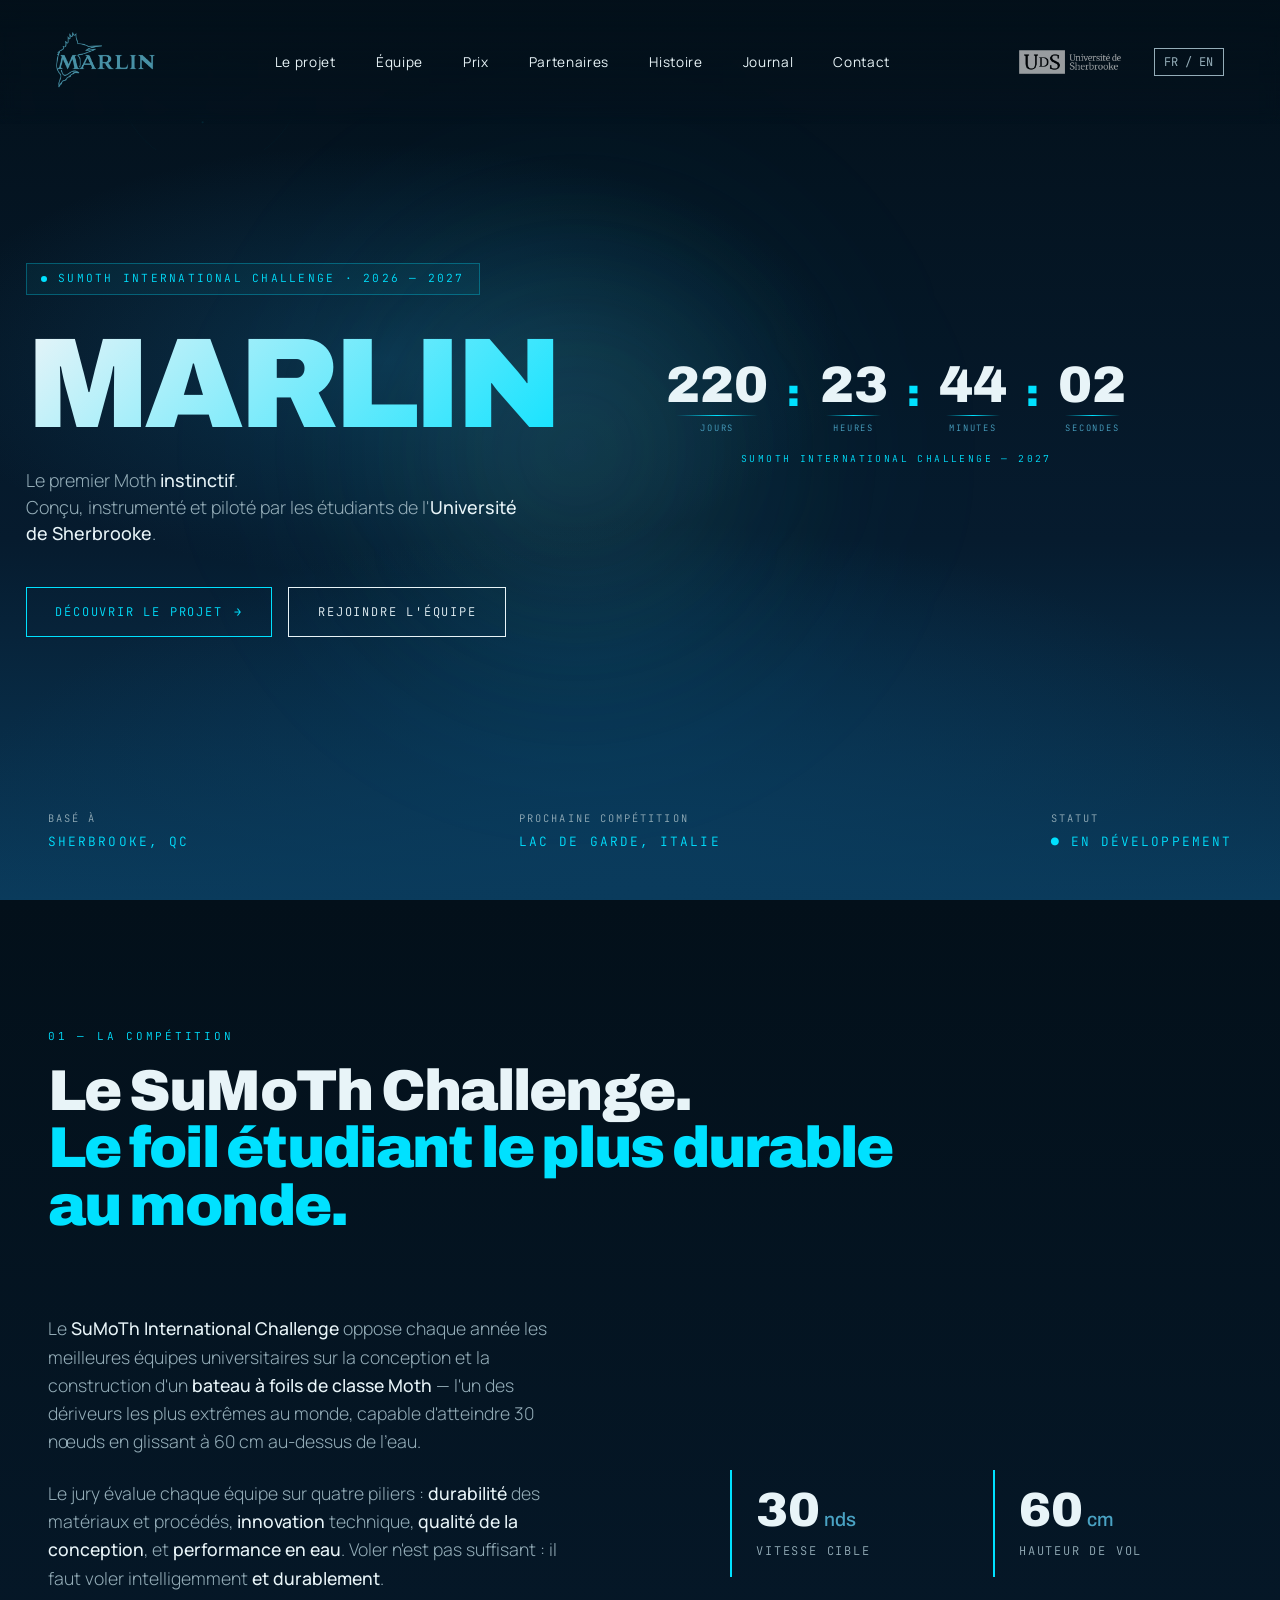
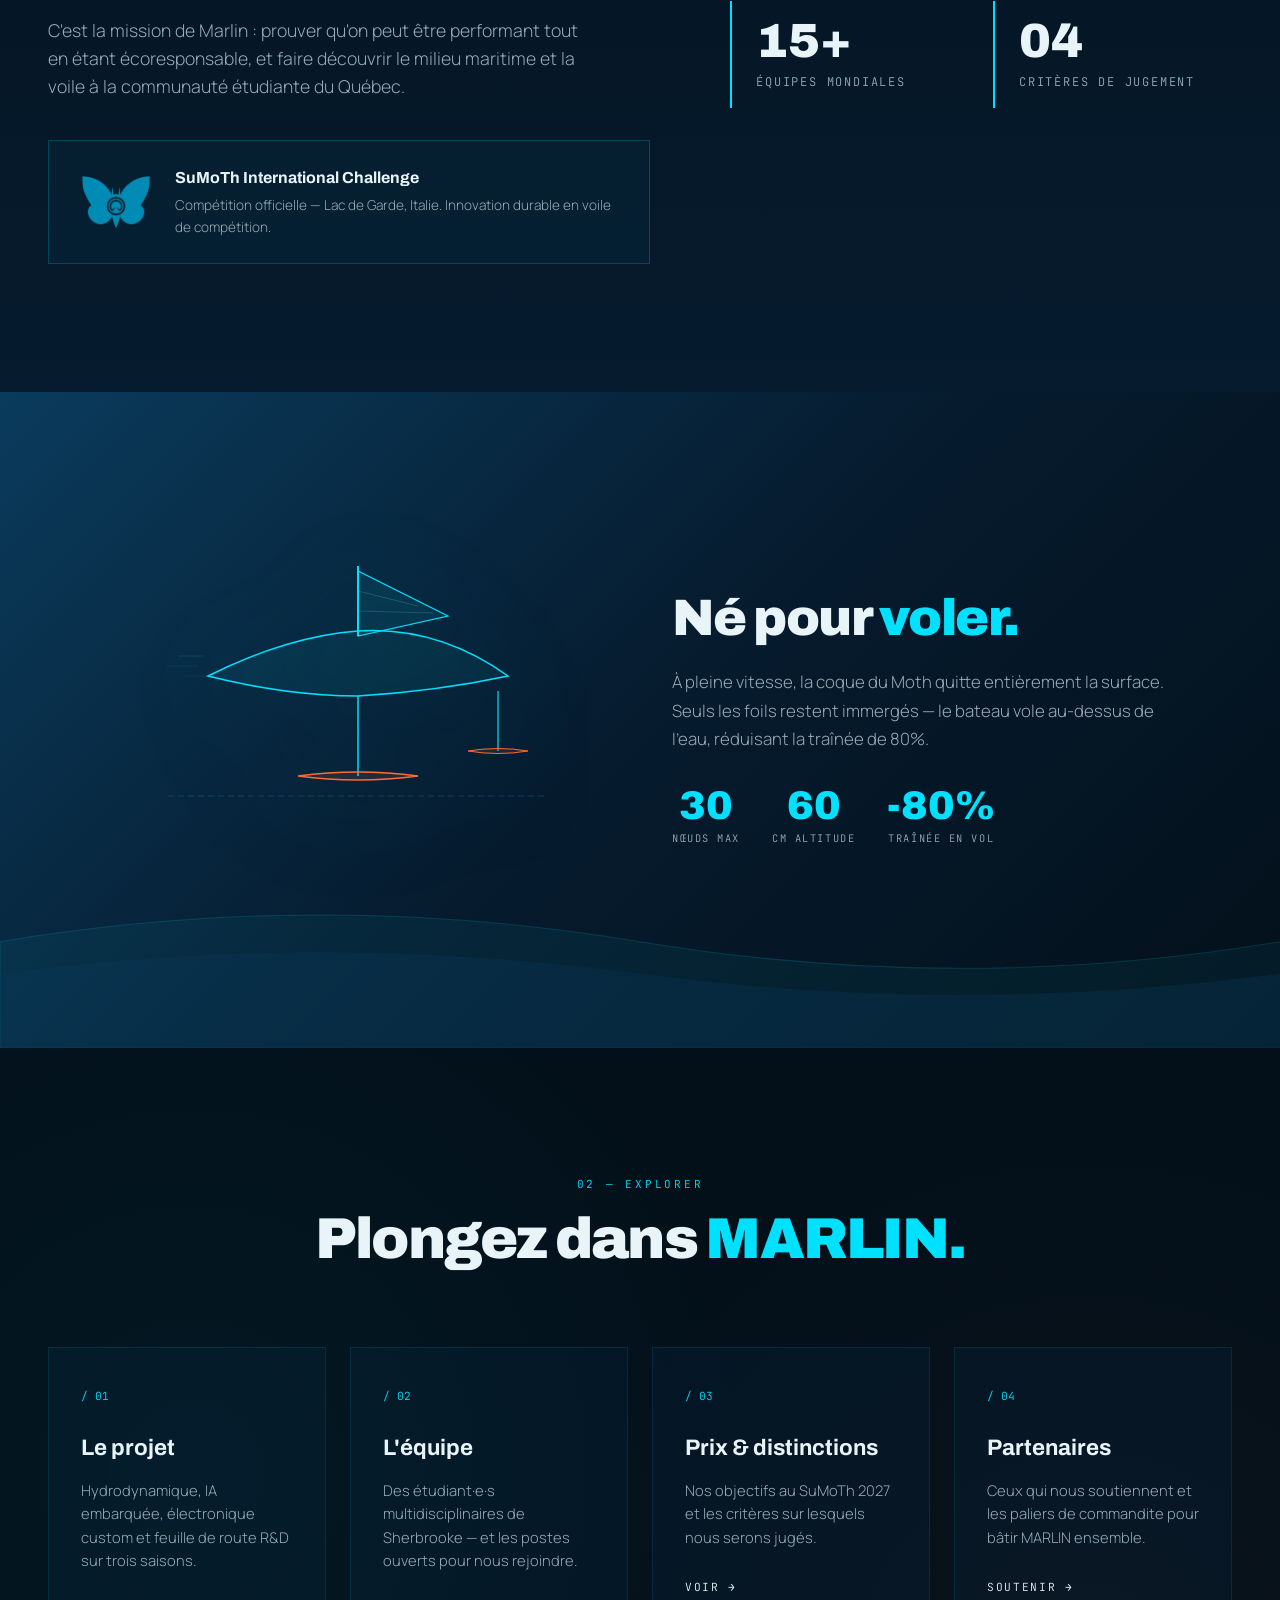
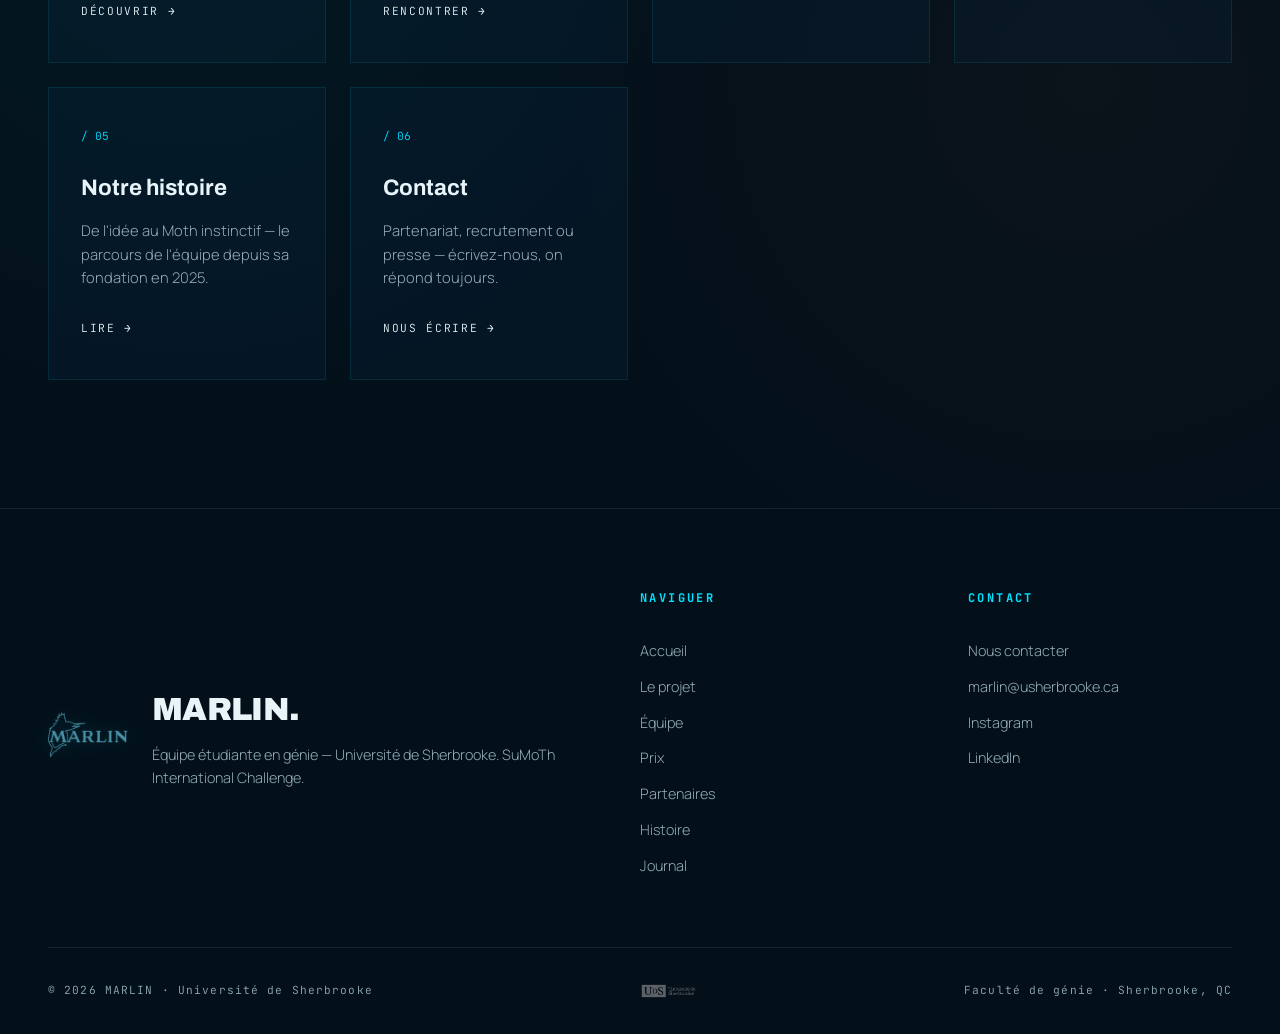
==== index.html @ 596446ba "Préparer le déploiement GitHub Pages - Renommer la page d'accueil marlin.html -> index.html (requis " ====
<!DOCTYPE html>
<html lang="fr">
<head>
<meta charset="UTF-8">
<meta name="viewport" content="width=device-width, initial-scale=1.0">
<title>MARLIN — Université de Sherbrooke | Moth à foils étudiant</title>
<meta name="description" content="MARLIN — Équipe étudiante de l'Université de Sherbrooke concevant le premier Moth à foils instinctif pour le SuMoTh International Challenge 2027 au Lac de Garde, Italie.">
<meta name="keywords" content="MARLIN, Moth, foil, SuMoTh, Université de Sherbrooke, bateau, voile, ingénierie, IA, CFD">
<meta name="author" content="Équipe MARLIN — Université de Sherbrooke">
<meta name="theme-color" content="#03101a">

<!-- Open Graph -->
<meta property="og:type" content="website">
<meta property="og:title" content="MARLIN — Le premier Moth instinctif">
<meta property="og:description" content="Équipe étudiante UdeS — Conception d'un Moth à foils piloté par intelligence artificielle pour le SuMoTh International Challenge 2027.">
<meta property="og:image" content="media/LogoMarlin.png">
<meta property="og:url" content="https://marlin-udes.ca">
<meta property="og:site_name" content="MARLIN">

<!-- Twitter Card -->
<meta name="twitter:card" content="summary_large_image">
<meta name="twitter:title" content="MARLIN — Le premier Moth instinctif">
<meta name="twitter:description" content="Équipe étudiante UdeS — Moth à foils + IA pour le SuMoTh Challenge 2027.">
<meta name="twitter:image" content="media/LogoMarlin.png">

<!-- Favicon -->
<link rel="icon" type="image/png" href="media/LogoMarlin.png">
<link rel="apple-touch-icon" href="media/LogoMarlin.png">

<!-- Canonical -->
<link rel="canonical" href="https://marlin-udes.ca">

<link rel="preconnect" href="https://fonts.googleapis.com">
<link rel="preconnect" href="https://fonts.gstatic.com" crossorigin>
<link href="https://fonts.googleapis.com/css2?family=Archivo:wght@400;500;700;900&family=Manrope:wght@300;400;500;600&family=JetBrains+Mono:wght@400;500&display=swap" rel="stylesheet">
<link rel="stylesheet" href="style.css">
</head>
<body>

<div class="grid-bg"></div>

<!-- ============ NAV ============ -->
<nav id="nav">
  <a href="index.html" class="logo"><img src="media/LogoMarlin.png" alt="MARLIN logo"></a>
  <ul class="nav-links">
    <li><a href="projet.html">Le projet</a></li>
    <li><a href="equipe.html">Équipe</a></li>
    <li><a href="prix.html">Prix</a></li>
    <li><a href="partenaires.html">Partenaires</a></li>
    <li><a href="histoire.html">Histoire</a></li>
    <li><a href="journal.html">Journal</a></li>
    <li><a href="contact.html">Contact</a></li>
  </ul>
  <div class="nav-right">
    <img src="media/UdeS_logo_h_noirHR.png" alt="Université de Sherbrooke" class="nav-udes">
    <button class="lang" id="lang-toggle">FR / EN</button>
    <button class="hamburger" id="hamburger" aria-label="Menu">
      <span></span><span></span><span></span>
    </button>
  </div>
</nav>

<!-- Mobile nav overlay -->
<div class="nav-mobile-overlay" id="mobile-nav">
  <a href="projet.html" class="mobile-link">Le projet</a>
  <a href="equipe.html" class="mobile-link">Équipe</a>
  <a href="prix.html" class="mobile-link">Prix</a>
  <a href="partenaires.html" class="mobile-link">Partenaires</a>
  <a href="histoire.html" class="mobile-link">Histoire</a>
  <a href="journal.html" class="mobile-link">Journal</a>
  <a href="contact.html" class="mobile-link">Contact</a>
</div>

<!-- ============ HERO ============ -->
<section class="hero">
  <canvas id="particles"></canvas>
  <div class="spotlight spotlight-1"></div>
  <div class="spotlight spotlight-2"></div>
  <div class="spotlight spotlight-3"></div>

  <div class="hero-inner">
    <!-- LEFT: text -->
    <div class="hero-content">
      <div class="hero-tag">
        <span class="dot"></span>
        SuMoTh International Challenge · 2026 — 2027
      </div>
      <h1 class="display">MARLIN</h1>
      <p class="hero-sub">
        Le premier Moth <strong>instinctif</strong>.<br>
        Conçu, instrumenté et piloté par les étudiants de l'<strong>Université de Sherbrooke</strong>.
      </p>
      <div class="hero-cta">
        <a href="projet.html" class="btn primary">Découvrir le projet <span class="btn-arrow">→</span></a>
        <a href="equipe.html#recrutement" class="btn">Rejoindre l'équipe</a>
      </div>
    </div>
    <!-- RIGHT: countdown -->
    <div class="hero-right">
      <div class="countdown" id="countdown">
        <div class="countdown-item"><div class="countdown-val" id="cd-days">---</div><div class="countdown-label">Jours</div></div>
        <div class="countdown-sep">:</div>
        <div class="countdown-item"><div class="countdown-val" id="cd-hours">--</div><div class="countdown-label">Heures</div></div>
        <div class="countdown-sep">:</div>
        <div class="countdown-item"><div class="countdown-val" id="cd-mins">--</div><div class="countdown-label">Minutes</div></div>
        <div class="countdown-sep">:</div>
        <div class="countdown-item"><div class="countdown-val" id="cd-secs">--</div><div class="countdown-label">Secondes</div></div>
      </div>
      <div class="countdown-title">SuMoTh International Challenge — 2027</div>
    </div>
  </div>

  <div class="hero-meta">
    <div class="item">Basé à<span>Sherbrooke, QC</span></div>
    <div class="item">Prochaine compétition<span>Lac de Garde, Italie</span></div>
    <div class="item">Statut<span style="color: var(--signal);">● En développement</span></div>
  </div>
</section>

<!-- ============ DÉFI + SUMOTH ============ -->
<section class="defi" id="defi">
  <div class="container">
    <div class="section-head reveal">
      <span class="label">01 — La compétition</span>
      <h2>Le SuMoTh Challenge.<br><span class="accent">Le foil étudiant le plus durable au monde.</span></h2>
    </div>
    <div class="defi-grid reveal">
      <div class="defi-text">
        <p>Le <strong>SuMoTh International Challenge</strong> oppose chaque année les meilleures équipes universitaires sur la conception et la construction d'un <strong>bateau à foils de classe Moth</strong> — l'un des dériveurs les plus extrêmes au monde, capable d'atteindre 30 nœuds en glissant à 60 cm au-dessus de l'eau.</p>
        <p>Le jury évalue chaque équipe sur quatre piliers : <strong>durabilité</strong> des matériaux et procédés, <strong>innovation</strong> technique, <strong>qualité de la conception</strong>, et <strong>performance en eau</strong>. Voler n'est pas suffisant : il faut voler intelligemment <strong>et durablement</strong>.</p>
        <p>C'est la mission de Marlin : prouver qu'on peut être performant tout en étant écoresponsable, et faire découvrir le milieu maritime et la voile à la communauté étudiante du Québec.</p>
        <div class="sumoth-badge">
          <img src="media/Sumoth_nobackground.png" alt="SuMoTh Challenge">
          <div class="sumoth-badge-text">
            <h4>SuMoTh International Challenge</h4>
            <p>Compétition officielle — Lac de Garde, Italie. Innovation durable en voile de compétition.</p>
          </div>
        </div>
      </div>
      <div class="defi-stats">
        <div class="stat"><div class="stat-num">30<span class="unit"> nds</span></div><div class="stat-label">Vitesse cible</div></div>
        <div class="stat"><div class="stat-num">60<span class="unit"> cm</span></div><div class="stat-label">Hauteur de vol</div></div>
        <div class="stat"><div class="stat-num">15+</div><div class="stat-label">Équipes mondiales</div></div>
        <div class="stat"><div class="stat-num">04</div><div class="stat-label">Critères de jugement</div></div>
      </div>
    </div>
  </div>
</section>

<!-- ============ FOILING ============ -->
<section class="foiling" id="foiling">
  <div class="foiling-bg"></div>
  <div class="foiling-waves">
    <svg viewBox="0 0 2400 200" fill="none"><path d="M0 100Q300 50 600 100Q900 150 1200 100Q1500 50 1800 100Q2100 150 2400 100L2400 200L0 200Z" fill="rgba(0,225,255,0.05)" stroke="rgba(0,225,255,0.15)" stroke-width="1"/><path d="M0 130Q300 90 600 130Q900 170 1200 130Q1500 90 1800 130Q2100 170 2400 130L2400 200L0 200Z" fill="rgba(10,59,92,0.3)"/></svg>
  </div>
  <div class="foiling-content">
    <div class="foiling-visual reveal">
      <div class="foiling-boat">
        <svg width="400" height="320" viewBox="0 0 400 320" fill="none" style="filter: drop-shadow(0 0 40px rgba(0,225,255,0.3));">
          <path d="M50 120Q130 80 200 75Q280 70 350 120Q280 135 200 140Q130 140 50 120Z" stroke="#00e1ff" stroke-width="1.5" fill="rgba(0,225,255,0.06)"/>
          <line x1="200" y1="80" x2="200" y2="10" stroke="#00e1ff" stroke-width="2"/>
          <path d="M200 15L200 80L290 60Z" stroke="#00e1ff" stroke-width="1.2" fill="rgba(0,225,255,0.08)"/>
          <path d="M200 35L260 50" stroke="#4aa3c4" stroke-width="0.6" opacity="0.5"/>
          <path d="M200 55L275 57" stroke="#4aa3c4" stroke-width="0.6" opacity="0.5"/>
          <line x1="200" y1="140" x2="200" y2="220" stroke="#00e1ff" stroke-width="1.5"/>
          <path d="M140 220Q200 212 260 220Q200 228 140 220Z" stroke="#ff6b35" stroke-width="1.5" fill="rgba(255,107,53,0.12)"/>
          <line x1="340" y1="135" x2="340" y2="195" stroke="#00e1ff" stroke-width="1.2"/>
          <path d="M310 195Q340 190 370 195Q340 200 310 195Z" stroke="#ff6b35" stroke-width="1" fill="rgba(255,107,53,0.1)"/>
          <line x1="10" y1="240" x2="390" y2="240" stroke="#1a6e9c" stroke-width="0.8" stroke-dasharray="6 4" opacity="0.5"/>
          <line x1="20" y1="100" x2="45" y2="100" stroke="#00e1ff" stroke-width="0.5" opacity="0.3"/>
          <line x1="10" y1="110" x2="40" y2="110" stroke="#00e1ff" stroke-width="0.5" opacity="0.2"/>
          <line x1="25" y1="120" x2="48" y2="120" stroke="#00e1ff" stroke-width="0.5" opacity="0.15"/>
        </svg>
      </div>
    </div>
    <div class="foiling-text reveal">
      <h2>Né pour <span class="accent">voler.</span></h2>
      <p>À pleine vitesse, la coque du Moth quitte entièrement la surface. Seuls les foils restent immergés — le bateau vole au-dessus de l'eau, réduisant la traînée de 80%.</p>
      <div class="speed-readout">
        <div class="speed-item"><div class="speed-val">30</div><div class="speed-unit">nœuds max</div></div>
        <div class="speed-item"><div class="speed-val">60</div><div class="speed-unit">cm altitude</div></div>
        <div class="speed-item"><div class="speed-val">-80%</div><div class="speed-unit">traînée en vol</div></div>
      </div>
    </div>
  </div>
</section>

<!-- ============ APERÇU / EXPLORER ============ -->
<section class="explore" id="explorer">
  <div class="container">
    <div class="section-head reveal" style="text-align:center;">
      <span class="label">02 — Explorer</span>
      <h2 style="margin:0 auto;">Plongez dans <span class="accent">MARLIN.</span></h2>
    </div>
    <div class="explore-grid reveal">
      <a href="projet.html" class="explore-card">
        <div class="num">/ 01</div>
        <h3>Le projet</h3>
        <p>Hydrodynamique, IA embarquée, électronique custom et feuille de route R&D sur trois saisons.</p>
        <span class="go">Découvrir <span class="arr">→</span></span>
      </a>
      <a href="equipe.html" class="explore-card">
        <div class="num">/ 02</div>
        <h3>L'équipe</h3>
        <p>Des étudiant·e·s multidisciplinaires de Sherbrooke — et les postes ouverts pour nous rejoindre.</p>
        <span class="go">Rencontrer <span class="arr">→</span></span>
      </a>
      <a href="prix.html" class="explore-card">
        <div class="num">/ 03</div>
        <h3>Prix &amp; distinctions</h3>
        <p>Nos objectifs au SuMoTh 2027 et les critères sur lesquels nous serons jugés.</p>
        <span class="go">Voir <span class="arr">→</span></span>
      </a>
      <a href="partenaires.html" class="explore-card">
        <div class="num">/ 04</div>
        <h3>Partenaires</h3>
        <p>Ceux qui nous soutiennent et les paliers de commandite pour bâtir MARLIN ensemble.</p>
        <span class="go">Soutenir <span class="arr">→</span></span>
      </a>
      <a href="histoire.html" class="explore-card">
        <div class="num">/ 05</div>
        <h3>Notre histoire</h3>
        <p>De l'idée au Moth instinctif — le parcours de l'équipe depuis sa fondation en 2025.</p>
        <span class="go">Lire <span class="arr">→</span></span>
      </a>
      <a href="contact.html" class="explore-card">
        <div class="num">/ 06</div>
        <h3>Contact</h3>
        <p>Partenariat, recrutement ou presse — écrivez-nous, on répond toujours.</p>
        <span class="go">Nous écrire <span class="arr">→</span></span>
      </a>
    </div>
  </div>
</section>

<!-- ============ FOOTER ============ -->
<footer id="contact">
  <div class="footer-grid">
    <div class="footer-brand">
      <img src="media/LogoMarlin.png" alt="MARLIN" class="footer-logo">
      <div class="footer-brand-text">
        <h3>MARLIN.</h3>
        <p>Équipe étudiante en génie — Université de Sherbrooke. SuMoTh International Challenge.</p>
      </div>
    </div>
    <div class="footer-col">
      <h4>Naviguer</h4>
      <a href="index.html">Accueil</a>
      <a href="projet.html">Le projet</a>
      <a href="equipe.html">Équipe</a>
      <a href="prix.html">Prix</a>
      <a href="partenaires.html">Partenaires</a>
      <a href="histoire.html">Histoire</a>
      <a href="journal.html">Journal</a>
    </div>
    <div class="footer-col">
      <h4>Contact</h4>
      <a href="contact.html">Nous contacter</a>
      <a href="mailto:marlin@usherbrooke.ca">marlin@usherbrooke.ca</a>
      <a href="https://instagram.com/VOTRE_COMPTE_INSTA" target="_blank" rel="noopener">Instagram</a>
      <a href="https://linkedin.com/company/VOTRE_PAGE_LINKEDIN" target="_blank" rel="noopener">LinkedIn</a>
    </div>
  </div>
  <div class="footer-bottom">
    <div>© 2026 MARLIN · Université de Sherbrooke</div>
    <img src="media/UdeS_logo_h_noirHR.png" alt="UdeS" class="footer-udes">
    <div>Faculté de génie · Sherbrooke, QC</div>
  </div>
</footer>

<script>
// ============ NAV SCROLL ============
const nav = document.getElementById('nav');
window.addEventListener('scroll', () => nav.classList.toggle('scrolled', window.scrollY > 50));

// ============ REVEAL ============
const reveals = document.querySelectorAll('.reveal');
const io = new IntersectionObserver((entries) => {
  entries.forEach(e => { if (e.isIntersecting) { e.target.classList.add('visible'); io.unobserve(e.target); } });
}, { threshold: 0.1 });
reveals.forEach(el => io.observe(el));

// ============ HERO PARTICLES ============
const canvas = document.getElementById('particles');
const ctx = canvas.getContext('2d');
let heroP = [], w, h;

function resize() {
  w = canvas.width = canvas.offsetWidth;
  h = canvas.height = canvas.offsetHeight;
  heroP = [];
  const count = Math.floor((w * h) / 16000);
  for (let i = 0; i < count; i++) {
    heroP.push({
      x: Math.random() * w, y: Math.random() * h,
      vx: (Math.random() - 0.5) * 0.25, vy: (Math.random() - 0.5) * 0.2 - 0.03,
      r: Math.random() * 1.5 + 0.3, a: Math.random() * 0.5 + 0.1
    });
  }
}
resize();
window.addEventListener('resize', resize);

let t = 0;
function drawHero() {
  ctx.clearRect(0, 0, w, h);
  t += 0.003;

  for (let i = 0; i < heroP.length; i++) {
    const p = heroP[i];
    for (let j = i + 1; j < heroP.length; j++) {
      const q = heroP[j];
      const dx = p.x - q.x, dy = p.y - q.y;
      const d = Math.sqrt(dx * dx + dy * dy);
      if (d < 140) {
        ctx.strokeStyle = `rgba(0, 225, 255, ${(1 - d / 140) * 0.12})`;
        ctx.lineWidth = 0.5;
        ctx.beginPath(); ctx.moveTo(p.x, p.y); ctx.lineTo(q.x, q.y); ctx.stroke();
      }
    }
  }
  heroP.forEach(p => {
    p.x += p.vx; p.y += p.vy;
    if (p.x < 0) p.x = w; if (p.x > w) p.x = 0;
    if (p.y < 0) p.y = h; if (p.y > h) p.y = 0;
    ctx.fillStyle = `rgba(0, 225, 255, ${p.a})`;
    ctx.beginPath(); ctx.arc(p.x, p.y, p.r, 0, Math.PI * 2); ctx.fill();
  });

  // Sonar rings
  const ringX = w * 0.7, ringY = h * 0.5;
  for (let i = 0; i < 3; i++) {
    const phase = (t * 2 + i * 0.33) % 1;
    const radius = phase * 200;
    ctx.strokeStyle = `rgba(0, 225, 255, ${(1 - phase) * 0.08})`;
    ctx.lineWidth = 1;
    ctx.beginPath(); ctx.arc(ringX, ringY, radius, 0, Math.PI * 2); ctx.stroke();
  }

  requestAnimationFrame(drawHero);
}
drawHero();

// ============ COUNTDOWN ============
const COMP_DATE = new Date('2027-07-15T09:00:00+02:00'); // Lac de Garde, Italy
function updateCountdown() {
  const now = new Date();
  let diff = COMP_DATE - now;
  if (diff < 0) diff = 0;
  const d = Math.floor(diff / 86400000);
  const h = Math.floor((diff % 86400000) / 3600000);
  const m = Math.floor((diff % 3600000) / 60000);
  const s = Math.floor((diff % 60000) / 1000);
  document.getElementById('cd-days').textContent = String(d).padStart(3, '0');
  document.getElementById('cd-hours').textContent = String(h).padStart(2, '0');
  document.getElementById('cd-mins').textContent = String(m).padStart(2, '0');
  document.getElementById('cd-secs').textContent = String(s).padStart(2, '0');
}
updateCountdown();
setInterval(updateCountdown, 1000);

// ============ SMOOTH NAV ============
document.querySelectorAll('a[href^="#"]').forEach(a => {
  a.addEventListener('click', e => {
    const target = document.querySelector(a.getAttribute('href'));
    if (target) { e.preventDefault(); target.scrollIntoView({ behavior: 'smooth', block: 'start' }); }
  });
});

// ============ HAMBURGER ============
const hamburger = document.getElementById('hamburger');
const mobileNav = document.getElementById('mobile-nav');
hamburger.addEventListener('click', () => {
  hamburger.classList.toggle('active');
  mobileNav.classList.toggle('open');
  document.body.style.overflow = mobileNav.classList.contains('open') ? 'hidden' : '';
});
document.querySelectorAll('.mobile-link').forEach(link => {
  link.addEventListener('click', () => {
    hamburger.classList.remove('active');
    mobileNav.classList.remove('open');
    document.body.style.overflow = '';
  });
});

// ============ LANG TOGGLE ============
const langBtn = document.getElementById('lang-toggle');
let isEN = false;
langBtn.addEventListener('click', () => {
  isEN = !isEN;
  langBtn.textContent = isEN ? 'EN / FR' : 'FR / EN';
  document.documentElement.lang = isEN ? 'en' : 'fr';
});
</script>

</body>
</html>
---- style.css ----
/* ============================================================
   MARLIN — Feuille de style partagée
   Palette « abyss / signal » — Université de Sherbrooke
   ============================================================ */
:root {
  --abyss: #03101a;
  --deep: #061b2e;
  --ocean: #0a3b5c;
  --surface: #1a6e9c;
  --signal: #00e1ff;
  --signal-dim: #4aa3c4;
  --foam: #e8f4f8;
  --foam-dim: #94adb8;
  --rust: #ff6b35;
  --gold: #ffd700;
  --silver: #c0c0c0;
  --platine: #e5e4e2;
  --grid: rgba(0, 225, 255, 0.06);
}
* { margin: 0; padding: 0; box-sizing: border-box; }
html { scroll-behavior: smooth; }
body {
  background: var(--abyss);
  color: var(--foam);
  font-family: 'Manrope', sans-serif;
  font-weight: 300;
  line-height: 1.6;
  overflow-x: hidden;
}
.label {
  font-family: 'JetBrains Mono', monospace;
  font-size: 11px;
  text-transform: uppercase;
  letter-spacing: 0.25em;
  color: var(--signal);
}

/* ============ NAV ============ */
nav {
  position: fixed; top: 0; left: 0; right: 0; z-index: 100;
  padding: 2rem 3.5rem;
  display: flex; justify-content: space-between; align-items: center;
  background: linear-gradient(to bottom, rgba(3,16,26,0.9) 0%, rgba(3,16,26,0) 100%);
  backdrop-filter: blur(8px);
  -webkit-backdrop-filter: blur(8px);
  transition: all 0.4s ease;
}
nav.scrolled {
  padding: 1.2rem 3.5rem;
  background: rgba(3,16,26,0.92);
  backdrop-filter: blur(12px);
  border-bottom: 1px solid rgba(0,225,255,0.08);
}
/* Pages internes : nav pleine en permanence */
body.subpage nav {
  padding: 1.2rem 3.5rem;
  background: rgba(3,16,26,0.92);
  backdrop-filter: blur(12px);
  -webkit-backdrop-filter: blur(12px);
  border-bottom: 1px solid rgba(0,225,255,0.08);
}

.logo {
  display: inline-flex;
  align-items: center;
  text-decoration: none;
  transition: opacity 0.3s;
}
.logo img {
  height: 60px;
  width: auto;
  display: block;
}
body.subpage .logo img { height: 50px; }
.logo:hover { opacity: 0.8; }

.nav-links {
  display: flex; gap: 2.5rem; align-items: center; list-style: none;
}
.nav-links a {
  color: var(--foam);
  text-decoration: none;
  font-size: 0.85rem;
  font-weight: 400;
  letter-spacing: 0.05em;
  transition: color 0.2s;
  position: relative;
  padding-bottom: 4px;
}
.nav-links a:hover { color: var(--signal); }
.nav-links a::after {
  content: ''; position: absolute; bottom: 0; left: 0;
  width: 0; height: 1px;
  background: var(--signal);
  transition: width 0.3s ease;
}
.nav-links a:hover::after { width: 100%; }
.nav-links a.active { color: var(--signal); }
.nav-links a.active::after { width: 100%; }

.nav-right {
  display: flex; align-items: center; gap: 1.5rem;
}
.nav-udes {
  height: 42px;
  filter: invert(1) brightness(0.85);
  opacity: 0.7;
  transition: opacity 0.3s;
}
.nav-udes:hover { opacity: 1; }
.lang {
  font-family: 'JetBrains Mono', monospace;
  font-size: 0.75rem;
  color: var(--foam-dim);
  border: 1px solid var(--foam-dim);
  padding: 0.3rem 0.6rem;
  cursor: pointer;
  transition: all 0.2s;
  background: transparent;
}
.lang:hover { border-color: var(--signal); color: var(--signal); }

/* Hamburger menu */
.hamburger {
  display: none;
  flex-direction: column;
  gap: 5px;
  cursor: pointer;
  background: none; border: none; padding: 6px;
  z-index: 101;
}
.hamburger span {
  width: 22px; height: 2px;
  background: var(--foam);
  transition: all 0.3s;
}
.hamburger.active span:nth-child(1) { transform: rotate(45deg) translate(5px, 5px); }
.hamburger.active span:nth-child(2) { opacity: 0; }
.hamburger.active span:nth-child(3) { transform: rotate(-45deg) translate(5px, -5px); }

/* Mobile nav overlay */
.nav-mobile-overlay {
  display: none;
  position: fixed; inset: 0;
  background: rgba(3,16,26,0.97);
  backdrop-filter: blur(20px);
  z-index: 99;
  flex-direction: column;
  align-items: center;
  justify-content: center;
  gap: 2rem;
}
.nav-mobile-overlay.open { display: flex; }
.nav-mobile-overlay a {
  color: var(--foam);
  text-decoration: none;
  font-family: 'Archivo', sans-serif;
  font-weight: 700;
  font-size: 1.5rem;
  letter-spacing: 0.05em;
  transition: color 0.2s;
}
.nav-mobile-overlay a:hover { color: var(--signal); }

/* ============ GRID ============ */
.grid-bg {
  position: fixed; inset: 0;
  background-image:
    linear-gradient(to right, var(--grid) 1px, transparent 1px),
    linear-gradient(to bottom, var(--grid) 1px, transparent 1px);
  background-size: 80px 80px;
  pointer-events: none; z-index: 1;
}

/* ============ HERO ============ */
.hero {
  position: relative; min-height: 100vh;
  display: flex; align-items: center; justify-content: center;
  padding: 0 12vw 0 2vw;
  overflow: hidden; z-index: 2;
}
.hero::before {
  content: ''; position: absolute; inset: 0;
  background:
    radial-gradient(ellipse 80% 60% at 50% 100%, var(--ocean) 0%, transparent 70%),
    radial-gradient(ellipse 60% 40% at 30% 40%, rgba(26,110,156,0.3) 0%, transparent 60%),
    linear-gradient(to bottom, var(--abyss) 0%, var(--deep) 60%, var(--ocean) 100%);
  z-index: 0;
}

/* Spotlights */
.spotlight {
  position: absolute; border-radius: 50%;
  filter: blur(80px); pointer-events: none; z-index: 1;
}
.spotlight-1 {
  width: 700px; height: 700px;
  background: radial-gradient(circle, rgba(0,225,255,0.12) 0%, transparent 65%);
  animation: spot1 20s ease-in-out infinite;
}
.spotlight-2 {
  width: 500px; height: 500px;
  background: radial-gradient(circle, rgba(255,107,53,0.08) 0%, transparent 65%);
  animation: spot2 25s ease-in-out infinite;
}
.spotlight-3 {
  width: 400px; height: 400px;
  background: radial-gradient(circle, rgba(0,225,255,0.06) 0%, transparent 60%);
  animation: spot3 18s ease-in-out infinite;
}
@keyframes spot1 {
  0% { top: -30%; left: -15%; }
  25% { top: 5%; left: 65%; }
  50% { top: 55%; left: 35%; }
  75% { top: 15%; left: -10%; }
  100% { top: -30%; left: -15%; }
}
@keyframes spot2 {
  0% { top: 60%; right: -10%; }
  33% { top: -10%; right: 30%; }
  66% { top: 40%; right: 60%; }
  100% { top: 60%; right: -10%; }
}
@keyframes spot3 {
  0% { bottom: -10%; left: 50%; }
  50% { bottom: 40%; left: 10%; }
  100% { bottom: -10%; left: 50%; }
}

#particles {
  position: absolute; inset: 0; z-index: 2; opacity: 0.5;
}

/* Hero split layout */
.hero-inner {
  position: relative; z-index: 3;
  width: 100%; max-width: 1400px;
  margin: 0 auto;
  display: grid;
  grid-template-columns: 1.2fr 0.8fr;
  align-items: start;
  gap: 3rem;
}

.hero-content { }

.hero-tag {
  display: inline-flex; align-items: center; gap: 0.7rem;
  margin-bottom: 2rem;
  padding: 0.4rem 0.9rem;
  border: 1px solid rgba(0,225,255,0.3);
  background: rgba(0,225,255,0.05);
  font-family: 'JetBrains Mono', monospace;
  font-size: 0.7rem;
  text-transform: uppercase;
  letter-spacing: 0.2em;
  color: var(--signal);
}
.hero-tag .dot {
  width: 6px; height: 6px;
  background: var(--signal);
  border-radius: 50%;
  animation: pulse 2s infinite;
}
@keyframes pulse {
  0%, 100% { opacity: 1; box-shadow: 0 0 0 0 rgba(0,225,255,0.7); }
  50% { opacity: 0.7; box-shadow: 0 0 0 8px rgba(0,225,255,0); }
}

.hero h1 {
  font-family: 'Archivo', sans-serif;
  font-weight: 900;
  font-size: clamp(4rem, 10vw, 9rem);
  line-height: 0.9;
  letter-spacing: -0.04em;
  margin-bottom: 1.5rem;
  background: linear-gradient(135deg, var(--foam) 0%, var(--signal) 100%);
  -webkit-background-clip: text;
  background-clip: text;
  -webkit-text-fill-color: transparent;
}

.hero-sub {
  font-size: clamp(1rem, 1.4vw, 1.3rem);
  font-weight: 300;
  color: var(--foam-dim);
  max-width: 500px;
  margin-bottom: 2.5rem;
  line-height: 1.5;
}
.hero-sub strong { color: var(--foam); font-weight: 500; }

.hero-cta { display: flex; gap: 1rem; flex-wrap: wrap; }

/* Hero right column */
.hero-right {
  display: flex;
  flex-direction: column;
  align-items: center;
  justify-content: flex-start;
  gap: 1rem;
  padding-top: calc(2rem + 65px);
}
.hero-logo {
  width: clamp(220px, 22vw, 380px);
  filter: drop-shadow(0 0 40px rgba(0,225,255,0.3)) drop-shadow(0 0 80px rgba(0,225,255,0.15));
  animation: logo-breathe 5s ease-in-out infinite;
}
@keyframes logo-breathe {
  0%, 100% { filter: drop-shadow(0 0 40px rgba(0,225,255,0.3)) drop-shadow(0 0 80px rgba(0,225,255,0.15)); }
  50% { filter: drop-shadow(0 0 60px rgba(0,225,255,0.5)) drop-shadow(0 0 120px rgba(0,225,255,0.25)); }
}

/* Countdown (right side, compact vertical) */
.countdown {
  display: flex; gap: 1.2rem; align-items: flex-start;
}
.countdown-item { text-align: center; }
.countdown-val {
  font-family: 'Archivo', sans-serif; font-weight: 900;
  font-size: clamp(2rem, 4vw, 3.5rem);
  color: var(--foam); line-height: 1;
  position: relative;
}
.countdown-val::after {
  content: ''; position: absolute;
  bottom: -5px; left: 10%; right: 10%;
  height: 1px;
  background: linear-gradient(to right, transparent, var(--signal), transparent);
}
.countdown-label {
  font-family: 'JetBrains Mono', monospace;
  font-size: 0.55rem;
  text-transform: uppercase; letter-spacing: 0.2em;
  color: var(--signal-dim); margin-top: 0.6rem;
}
.countdown-sep {
  font-family: 'Archivo', sans-serif; font-weight: 900;
  font-size: clamp(1.5rem, 3vw, 2.5rem);
  color: var(--signal); margin-top: 0.2rem;
  animation: blink-sep 1s infinite;
}
@keyframes blink-sep {
  0%, 100% { opacity: 1; } 50% { opacity: 0.2; }
}
.countdown-title {
  font-family: 'JetBrains Mono', monospace;
  font-size: 0.6rem; text-transform: uppercase;
  letter-spacing: 0.25em; color: var(--signal);
  text-align: center; margin-bottom: 0.8rem;
}
.btn {
  display: inline-flex; align-items: center; gap: 0.7rem;
  padding: 0.9rem 1.8rem;
  font-family: 'JetBrains Mono', monospace;
  font-size: 0.75rem;
  text-transform: uppercase;
  letter-spacing: 0.15em;
  text-decoration: none;
  border: 1px solid var(--foam);
  color: var(--foam);
  background: transparent;
  cursor: pointer;
  transition: all 0.3s;
  position: relative; overflow: hidden;
}
.btn::before {
  content: ''; position: absolute; inset: 0;
  background: var(--signal);
  transform: translateX(-100%);
  transition: transform 0.3s ease;
  z-index: -1;
}
.btn:hover { color: var(--abyss); border-color: var(--signal); }
.btn:hover::before { transform: translateX(0); }
.btn.primary { border-color: var(--signal); color: var(--signal); }
.btn.primary:hover { color: var(--abyss); }
.btn-arrow { transition: transform 0.3s; }
.btn:hover .btn-arrow { transform: translateX(4px); }

.hero-meta {
  position: absolute; bottom: 3rem; left: 3rem; right: 3rem;
  display: flex; justify-content: space-between; align-items: flex-end;
  z-index: 3; pointer-events: none;
}
.hero-meta .item {
  font-family: 'JetBrains Mono', monospace;
  font-size: 0.65rem;
  color: var(--foam-dim);
  text-transform: uppercase;
  letter-spacing: 0.2em;
}
.hero-meta .item span { color: var(--signal); display: block; margin-top: 0.3rem; font-size: 0.8rem; }

.scroll-cue {
  position: absolute; bottom: 9rem; left: 50%; transform: translateX(-50%);
  width: 22px; height: 36px;
  border: 1px solid var(--foam-dim);
  border-radius: 11px; z-index: 3;
}
.scroll-cue::before {
  content: ''; position: absolute;
  top: 7px; left: 50%; transform: translateX(-50%);
  width: 2px; height: 7px;
  background: var(--signal); border-radius: 1px;
  animation: scroll-down 2s infinite;
}
@keyframes scroll-down {
  0% { transform: translateX(-50%) translateY(0); opacity: 1; }
  100% { transform: translateX(-50%) translateY(12px); opacity: 0; }
}

/* ============ SECTIONS ============ */
section { position: relative; padding: 8rem 3rem; z-index: 2; }
.container { max-width: 1200px; margin: 0 auto; }
.section-head { margin-bottom: 5rem; }
.section-head .label { display: block; margin-bottom: 1rem; }
.section-head h2 {
  font-family: 'Archivo', sans-serif; font-weight: 900;
  font-size: clamp(2.2rem, 4.5vw, 4rem);
  letter-spacing: -0.03em; line-height: 1;
  max-width: 900px;
}
.section-head h2 .accent { color: var(--signal); }
.section-head p {
  margin-top: 1.5rem; font-size: 1.1rem;
  color: var(--foam-dim); max-width: 650px; line-height: 1.7;
}
.reveal {
  opacity: 0; transform: translateY(40px);
  transition: opacity 0.9s ease, transform 0.9s ease;
}
.reveal.visible { opacity: 1; transform: translateY(0); }
.reveal-d1 { transition-delay: 0.15s; }
.reveal-d2 { transition-delay: 0.3s; }
.reveal-d3 { transition-delay: 0.45s; }
.reveal-d4 { transition-delay: 0.6s; }

/* Section divider */
.section-divider {
  width: 100%; height: 1px; border: none; margin: 0;
  background: linear-gradient(to right, transparent, rgba(0,225,255,0.2), transparent);
}

/* ============ PAGE HERO (pages internes) ============ */
.page-hero {
  position: relative; min-height: 50vh;
  display: flex; align-items: center;
  padding: 10rem 3rem 5rem;
  overflow: hidden; z-index: 2;
}
.page-hero::before {
  content: ''; position: absolute; inset: 0;
  background:
    radial-gradient(ellipse 80% 60% at 50% 100%, var(--ocean) 0%, transparent 70%),
    linear-gradient(to bottom, var(--abyss) 0%, var(--deep) 60%, var(--ocean) 100%);
  z-index: 0;
}
.page-hero .container { position: relative; z-index: 2; }
.page-hero .breadcrumb {
  font-family: 'JetBrains Mono', monospace; font-size: 0.7rem;
  text-transform: uppercase; letter-spacing: 0.2em;
  color: var(--foam-dim); margin-bottom: 2rem;
}
.page-hero .breadcrumb a {
  color: var(--signal); text-decoration: none; transition: opacity 0.2s;
}
.page-hero .breadcrumb a:hover { opacity: 0.7; }
.page-hero h1 {
  font-family: 'Archivo', sans-serif; font-weight: 900;
  font-size: clamp(3rem, 7vw, 6rem);
  line-height: 0.95; letter-spacing: -0.04em;
  margin-bottom: 1.5rem;
  background: linear-gradient(135deg, var(--foam) 0%, var(--signal) 100%);
  -webkit-background-clip: text; background-clip: text;
  -webkit-text-fill-color: transparent;
}
.page-hero p {
  font-size: 1.15rem; color: var(--foam-dim);
  max-width: 600px; line-height: 1.7;
}

/* ============ DEFI ============ */
.defi { background: linear-gradient(to bottom, var(--abyss) 0%, var(--deep) 100%); }
.defi-grid { display: grid; grid-template-columns: 1.2fr 1fr; gap: 5rem; align-items: center; }
.defi-text p { font-size: 1.1rem; color: var(--foam-dim); margin-bottom: 1.5rem; max-width: 540px; }
.defi-text p strong { color: var(--foam); font-weight: 500; }
.defi-stats { display: grid; grid-template-columns: 1fr 1fr; gap: 1.5rem; }
.stat { border-left: 2px solid var(--signal); padding: 1rem 0 1rem 1.5rem; }
.stat-num { font-family: 'Archivo', sans-serif; font-weight: 900; font-size: 3rem; line-height: 1; margin-bottom: 0.5rem; }
.stat-num .unit { font-size: 1.2rem; color: var(--signal-dim); font-weight: 500; }
.stat-label { font-family: 'JetBrains Mono', monospace; font-size: 0.75rem; text-transform: uppercase; letter-spacing: 0.15em; color: var(--foam-dim); }

.sumoth-badge {
  display: flex; align-items: center; gap: 1.5rem;
  margin-top: 2.5rem; padding: 1.5rem 2rem;
  border: 1px solid rgba(0,225,255,0.2);
  background: rgba(0,225,255,0.03);
}
.sumoth-badge img { width: 70px; height: 70px; object-fit: contain; }
.sumoth-badge-text h4 {
  font-family: 'Archivo', sans-serif; font-weight: 700;
  font-size: 1rem; margin-bottom: 0.3rem;
}
.sumoth-badge-text p { font-size: 0.85rem !important; margin-bottom: 0 !important; }

/* ============ FOILING ============ */
.foiling {
  position: relative; min-height: 70vh;
  display: flex; align-items: center; overflow: hidden;
  background: var(--deep);
}
.foiling-bg {
  position: absolute; inset: 0;
  background: linear-gradient(135deg, var(--ocean) 0%, var(--deep) 50%, var(--abyss) 100%);
}
.foiling-waves {
  position: absolute; bottom: 0; left: 0; right: 0; height: 200px; overflow: hidden;
}
.foiling-waves svg { position: absolute; bottom: 0; width: 200%; animation: wave-drift 12s linear infinite; }
@keyframes wave-drift { 0% { transform: translateX(0); } 100% { transform: translateX(-50%); } }

.foiling-content {
  position: relative; z-index: 2;
  max-width: 1200px; margin: 0 auto; padding: 0 3rem;
  display: grid; grid-template-columns: 1fr 1fr; gap: 4rem; align-items: center;
}
.foiling-visual { position: relative; height: 400px; display: flex; align-items: center; justify-content: center; }
.foiling-boat { animation: foil-fly 4s ease-in-out infinite; filter: drop-shadow(0 20px 40px rgba(0,0,0,0.5)); }
@keyframes foil-fly {
  0%, 100% { transform: translateY(0) rotate(-2deg); }
  50% { transform: translateY(-20px) rotate(0deg); }
}
.foiling-text h2 {
  font-family: 'Archivo', sans-serif; font-weight: 900;
  font-size: clamp(2rem, 4vw, 3.5rem); letter-spacing: -0.03em; line-height: 1; margin-bottom: 1.5rem;
}
.foiling-text h2 .accent { color: var(--signal); }
.foiling-text p { color: var(--foam-dim); font-size: 1.05rem; line-height: 1.7; max-width: 500px; }
.speed-readout { display: flex; gap: 2rem; margin-top: 2rem; }
.speed-item { text-align: center; }
.speed-val { font-family: 'Archivo', sans-serif; font-weight: 900; font-size: 2.5rem; color: var(--signal); line-height: 1; }
.speed-unit { font-family: 'JetBrains Mono', monospace; font-size: 0.65rem; color: var(--foam-dim); text-transform: uppercase; letter-spacing: 0.15em; margin-top: 0.3rem; }

/* ============ APERCU / EXPLORE (accueil) ============ */
.explore { background: var(--abyss); position: relative; overflow: hidden; }
.explore::before {
  content: ''; position: absolute; inset: 0;
  background:
    radial-gradient(circle at 15% 40%, rgba(0,225,255,0.04) 0%, transparent 45%),
    radial-gradient(circle at 85% 60%, rgba(255,107,53,0.03) 0%, transparent 45%);
  pointer-events: none;
}
.explore-grid {
  display: grid; grid-template-columns: repeat(auto-fit, minmax(260px, 1fr));
  gap: 1.5rem; margin-top: 1rem;
}
.explore-card {
  display: block; text-decoration: none; color: inherit;
  border: 1px solid rgba(0,225,255,0.1);
  background: rgba(10,59,92,0.15);
  padding: 2.5rem 2rem; position: relative; overflow: hidden;
  transition: all 0.4s;
}
.explore-card::before {
  content: ''; position: absolute; top: 0; left: 0;
  width: 0; height: 2px; background: var(--signal);
  transition: width 0.4s ease;
}
.explore-card:hover { border-color: rgba(0,225,255,0.35); transform: translateY(-6px); }
.explore-card:hover::before { width: 100%; }
.explore-card .num {
  font-family: 'JetBrains Mono', monospace; font-size: 0.7rem;
  color: var(--signal); margin-bottom: 1.5rem;
}
.explore-card h3 { font-family: 'Archivo', sans-serif; font-weight: 700; font-size: 1.4rem; margin-bottom: 0.8rem; }
.explore-card p { font-size: 0.92rem; color: var(--foam-dim); line-height: 1.6; margin-bottom: 1.5rem; }
.explore-card .go {
  font-family: 'JetBrains Mono', monospace; font-size: 0.7rem;
  text-transform: uppercase; letter-spacing: 0.15em; color: var(--foam);
  transition: color 0.3s;
}
.explore-card:hover .go { color: var(--signal); }
.explore-card .go .arr { transition: transform 0.3s; display: inline-block; }
.explore-card:hover .go .arr { transform: translateX(5px); }

/* ============ BATEAU (3D STL / video) ============ */
.bateau {
  background: linear-gradient(to bottom, var(--deep) 0%, var(--abyss) 100%);
  position: relative; overflow: hidden;
}
.bateau::before {
  content: ''; position: absolute; top: 50%; left: 50%;
  transform: translate(-50%, -50%);
  width: 80%; height: 80%;
  background: radial-gradient(circle, rgba(0,225,255,0.06) 0%, transparent 60%);
  pointer-events: none;
}
.stl-stage {
  position: relative; width: 100%; height: 550px;
  margin: 3rem 0; border: 1px solid rgba(0,225,255,0.1);
  background: rgba(3,16,26,0.6);
  overflow: hidden;
}
.stl-stage canvas { width: 100% !important; height: 100% !important; display: block; }
.bateau-video { width: 100%; height: 100%; object-fit: cover; display: block; }
.stl-overlay {
  position: absolute; top: 1.5rem; right: 1.5rem;
  font-family: 'JetBrains Mono', monospace; font-size: 0.65rem;
  color: var(--signal-dim); text-align: right; line-height: 1.8;
  pointer-events: none; z-index: 2;
}
.stl-overlay .v { color: var(--signal); }
.stl-hint {
  position: absolute; bottom: 1.5rem; left: 50%; transform: translateX(-50%);
  font-family: 'JetBrains Mono', monospace; font-size: 0.65rem;
  color: var(--foam-dim); text-transform: uppercase; letter-spacing: 0.2em;
  pointer-events: none; z-index: 2;
  animation: hint-fade 3s ease-in-out infinite;
}
@keyframes hint-fade { 0%, 100% { opacity: 0.6; } 50% { opacity: 1; } }
.stl-loading {
  position: absolute; inset: 0;
  display: flex; flex-direction: column; align-items: center; justify-content: center;
  font-family: 'JetBrains Mono', monospace; font-size: 0.75rem;
  color: var(--signal-dim); text-transform: uppercase; letter-spacing: 0.2em;
  z-index: 3;
}
.stl-loading-bar {
  width: 200px; height: 2px;
  background: rgba(0,225,255,0.1);
  margin-top: 1rem; position: relative; overflow: hidden;
}
.stl-loading-bar::after {
  content: ''; position: absolute; inset: 0;
  background: var(--signal);
  animation: loading-slide 1.5s ease-in-out infinite;
}
@keyframes loading-slide {
  0% { transform: translateX(-100%); }
  100% { transform: translateX(100%); }
}

.subsystems {
  display: grid; grid-template-columns: repeat(auto-fit, minmax(240px, 1fr));
  gap: 1.5rem; margin-top: 5rem;
}
.subsys-card {
  border: 1px solid rgba(255,255,255,0.1); padding: 2rem 1.8rem;
  background: rgba(10,59,92,0.2);
  transition: all 0.4s ease; position: relative; overflow: hidden;
}
.subsys-card::before {
  content: ''; position: absolute; top: 0; left: 0;
  width: 0; height: 2px; background: var(--signal);
  transition: width 0.4s ease;
}
.subsys-card:hover { border-color: var(--signal); transform: translateY(-4px); }
.subsys-card:hover::before { width: 100%; }
.subsys-card .num { font-family: 'JetBrains Mono', monospace; font-size: 0.7rem; color: var(--signal); margin-bottom: 1.5rem; }
.subsys-card h3 { font-family: 'Archivo', sans-serif; font-weight: 700; font-size: 1.3rem; margin-bottom: 0.8rem; }
.subsys-card p { font-size: 0.9rem; color: var(--foam-dim); line-height: 1.6; }

/* ============ NEURAL ============ */
.neural {
  background: linear-gradient(to bottom, var(--abyss) 0%, var(--deep) 50%, var(--abyss) 100%);
  position: relative; overflow: hidden;
}
.neural-grid { display: grid; grid-template-columns: 1fr 1fr; gap: 5rem; align-items: center; }
.neural-visual { position: relative; height: 500px; }
#neural-canvas { position: absolute; inset: 0; width: 100%; height: 100%; }
.neural-text h3 { font-family: 'Archivo', sans-serif; font-weight: 900; font-size: 1.8rem; margin-bottom: 1.5rem; }
.neural-text h3 .accent { color: var(--signal); }
.neural-text p { color: var(--foam-dim); font-size: 1rem; line-height: 1.7; margin-bottom: 1.2rem; }
.neural-stats { display: grid; grid-template-columns: 1fr 1fr; gap: 1rem; margin-top: 2rem; }
.neural-stat { padding: 1.2rem; border: 1px solid rgba(0,225,255,0.15); background: rgba(0,225,255,0.03); }
.neural-stat-val { font-family: 'Archivo', sans-serif; font-weight: 900; font-size: 1.8rem; color: var(--signal); line-height: 1; margin-bottom: 0.3rem; }
.neural-stat-label { font-family: 'JetBrains Mono', monospace; font-size: 0.65rem; text-transform: uppercase; letter-spacing: 0.15em; color: var(--foam-dim); }

/* ============ PCB ============ */
.pcb-section { background: var(--deep); position: relative; overflow: hidden; }
.pcb-grid { display: grid; grid-template-columns: 1fr 1fr; gap: 5rem; align-items: center; }
.pcb-visual {
  position: relative; height: 400px;
  border: 1px solid rgba(0,225,255,0.1);
  overflow: hidden;
}
.pcb-visual img {
  width: 100%; height: 100%;
  object-fit: cover;
  opacity: 0.85;
  transition: all 0.5s;
}
.pcb-visual:hover img { opacity: 1; transform: scale(1.03); }
.pcb-visual::after {
  content: ''; position: absolute; inset: 0;
  background: linear-gradient(to right, rgba(3,16,26,0.3) 0%, transparent 30%, transparent 70%, rgba(3,16,26,0.3) 100%);
  pointer-events: none;
}
.pcb-scan {
  position: absolute; top: 0; left: 0; right: 0;
  height: 2px;
  background: linear-gradient(to right, transparent, var(--signal), transparent);
  animation: pcb-scan-move 4s linear infinite;
  pointer-events: none; z-index: 2;
}
@keyframes pcb-scan-move {
  0% { top: 0; opacity: 1; }
  100% { top: 100%; opacity: 0.3; }
}
.pcb-label-overlay {
  position: absolute; bottom: 1rem; left: 1rem;
  font-family: 'JetBrains Mono', monospace; font-size: 0.65rem;
  color: var(--signal); text-transform: uppercase; letter-spacing: 0.15em;
  z-index: 2; pointer-events: none;
}

.pcb-text h3 { font-family: 'Archivo', sans-serif; font-weight: 900; font-size: 1.8rem; margin-bottom: 1.5rem; }
.pcb-text h3 .accent { color: var(--signal); }
.pcb-text p { color: var(--foam-dim); font-size: 1rem; line-height: 1.7; margin-bottom: 1rem; }
.pcb-specs { margin-top: 2rem; display: grid; gap: 0.8rem; }
.pcb-spec {
  display: flex; align-items: center; gap: 1rem;
  padding: 0.8rem 1rem; border-left: 2px solid var(--signal);
  background: rgba(0,225,255,0.03);
}
.pcb-spec-name { font-family: 'JetBrains Mono', monospace; font-size: 0.7rem; color: var(--signal); text-transform: uppercase; letter-spacing: 0.1em; min-width: 90px; }
.pcb-spec-val { font-size: 0.85rem; color: var(--foam-dim); }

/* ============ PHASES ============ */
.phases { background: linear-gradient(to bottom, var(--abyss) 0%, var(--deep) 100%); }
.phases-track {
  display: grid; grid-template-columns: repeat(3, 1fr); gap: 0;
  margin-top: 4rem; position: relative;
}
.phases-track::before {
  content: ''; position: absolute; top: 30px; left: 5%; right: 5%;
  height: 1px;
  background: linear-gradient(to right, var(--signal) 0%, var(--signal-dim) 50%, rgba(74,163,196,0.3) 100%);
}
.phase { position: relative; padding: 0 1.5rem; }
.phase-num { display: flex; align-items: center; gap: 1rem; margin-bottom: 2rem; }
.phase-dot {
  width: 60px; height: 60px; border-radius: 50%;
  background: var(--abyss); border: 2px solid var(--signal);
  display: flex; align-items: center; justify-content: center;
  font-family: 'Archivo', sans-serif; font-weight: 900;
  color: var(--signal); font-size: 1.3rem;
  position: relative; z-index: 2;
}
.phase:nth-child(2) .phase-dot { border-color: var(--signal-dim); color: var(--signal-dim); }
.phase:nth-child(3) .phase-dot { border-color: rgba(74,163,196,0.4); color: rgba(74,163,196,0.7); }
.phase-year { font-family: 'JetBrains Mono', monospace; font-size: 0.75rem; color: var(--foam-dim); letter-spacing: 0.15em; }
.phase h3 { font-family: 'Archivo', sans-serif; font-weight: 900; font-size: 1.6rem; margin-bottom: 1rem; }
.phase h3 .accent { color: var(--signal); }
.phase p { color: var(--foam-dim); font-size: 0.95rem; line-height: 1.6; }

/* ============ EQUIPE ============ */
.equipe { background: var(--abyss); }
.team-group { margin-bottom: 4rem; }
.team-group-head {
  display: flex; align-items: baseline; gap: 2rem;
  margin-bottom: 2rem; padding-bottom: 1rem;
  border-bottom: 1px solid rgba(255,255,255,0.08);
}
.team-group-head h3 { font-family: 'Archivo', sans-serif; font-weight: 700; font-size: 1.4rem; }
.team-group-head .count { font-family: 'JetBrains Mono', monospace; font-size: 0.75rem; color: var(--signal); }
.team-group-desc { color: var(--foam-dim); font-size: 0.95rem; line-height: 1.65; max-width: 760px; margin: -1rem 0 2rem; }
.team-grid { display: grid; grid-template-columns: repeat(auto-fill, minmax(180px, 1fr)); gap: 1rem; }
.member { text-align: left; }
.member-photo {
  width: 100%; aspect-ratio: 4/5;
  background: linear-gradient(135deg, var(--ocean) 0%, var(--deep) 100%);
  margin-bottom: 0.9rem; position: relative; overflow: hidden; transition: all 0.3s;
}
.member-photo::after {
  content: ''; position: absolute; inset: 0;
  background: linear-gradient(to top, rgba(3,16,26,0.7) 0%, transparent 50%);
}
.member-photo .placeholder-icon {
  position: absolute; top: 50%; left: 50%;
  transform: translate(-50%, -50%);
  font-family: 'Archivo', sans-serif; font-weight: 900; font-size: 2rem;
  color: rgba(255,255,255,0.3); letter-spacing: 0.1em;
}
.member:hover .member-photo { transform: translateY(-4px); }
.member:hover .member-photo .placeholder-icon { color: var(--signal); }
.member-name { font-weight: 500; font-size: 0.95rem; margin-bottom: 0.2rem; }
.member-role { font-family: 'JetBrains Mono', monospace; font-size: 0.7rem; text-transform: uppercase; letter-spacing: 0.1em; color: var(--signal-dim); }

/* ============ SPONSORS (futuristic) ============ */
.sponsors {
  background: linear-gradient(to bottom, var(--deep) 0%, var(--abyss) 100%);
  text-align: center;
  position: relative; overflow: hidden;
}
.sponsors::before {
  content: ''; position: absolute; inset: 0;
  background:
    radial-gradient(circle at 20% 50%, rgba(0,225,255,0.04) 0%, transparent 40%),
    radial-gradient(circle at 80% 30%, rgba(255,107,53,0.03) 0%, transparent 40%);
  pointer-events: none;
}

.sponsors-showcase { margin: 4rem 0; }
.sponsor-tier { margin-bottom: 4rem; position: relative; }
.sponsor-tier-header {
  display: flex; align-items: center; justify-content: center;
  gap: 1rem; margin-bottom: 2rem;
}
.tier-badge {
  width: 40px; height: 40px;
  border-radius: 50%;
  display: flex; align-items: center; justify-content: center;
  position: relative;
}
.tier-badge::before {
  content: ''; position: absolute; inset: -3px;
  border-radius: 50%;
  padding: 2px;
  background: conic-gradient(from 0deg, transparent, var(--signal), transparent, var(--signal), transparent);
  -webkit-mask: linear-gradient(#fff 0 0) content-box, linear-gradient(#fff 0 0);
  -webkit-mask-composite: xor;
  mask-composite: exclude;
  animation: badge-spin 4s linear infinite;
}
@keyframes badge-spin { to { transform: rotate(360deg); } }

.tier-platine .tier-badge { background: linear-gradient(135deg, #e5e4e2, #fff); }
.tier-platine .tier-badge::before { background: conic-gradient(from 0deg, transparent, #e5e4e2, transparent, #fff, transparent); }
.tier-or .tier-badge { background: linear-gradient(135deg, #b8860b, #ffd700); }
.tier-or .tier-badge::before { background: conic-gradient(from 0deg, transparent, #ffd700, transparent, #b8860b, transparent); }
.tier-argent .tier-badge { background: linear-gradient(135deg, #808080, #c0c0c0); }
.tier-argent .tier-badge::before { background: conic-gradient(from 0deg, transparent, #c0c0c0, transparent, #808080, transparent); }

.tier-badge-icon {
  font-family: 'Archivo', sans-serif; font-weight: 900; font-size: 0.8rem;
  color: var(--abyss);
}

.sponsor-tier-name {
  font-family: 'Archivo', sans-serif; font-weight: 900;
  font-size: 1.2rem; text-transform: uppercase; letter-spacing: 0.1em;
}
.tier-platine .sponsor-tier-name { color: var(--platine); }
.tier-or .sponsor-tier-name { color: var(--gold); }
.tier-argent .sponsor-tier-name { color: var(--silver); }

.sponsor-tier-grid {
  display: flex; justify-content: center; gap: 2rem; flex-wrap: wrap;
}

/* Animated border sponsor card */
.sponsor-card-wrap {
  position: relative; padding: 2px; overflow: hidden;
  transition: transform 0.4s;
}
.sponsor-card-wrap:hover { transform: translateY(-6px); }
.sponsor-card-wrap::before {
  content: ''; position: absolute; inset: -50%;
  background: conic-gradient(from 0deg, transparent 0%, transparent 30%, var(--signal) 50%, transparent 70%, transparent 100%);
  animation: border-rotate 5s linear infinite;
  opacity: 0.4;
  transition: opacity 0.4s;
}
.sponsor-card-wrap:hover::before { opacity: 1; }
@keyframes border-rotate { to { transform: rotate(360deg); } }

.tier-platine .sponsor-card-wrap::before {
  background: conic-gradient(from 0deg, transparent 0%, var(--platine) 25%, transparent 50%, #fff 75%, transparent 100%);
}
.tier-or .sponsor-card-wrap::before {
  background: conic-gradient(from 0deg, transparent 0%, var(--gold) 25%, transparent 50%, #b8860b 75%, transparent 100%);
}
.tier-argent .sponsor-card-wrap::before {
  background: conic-gradient(from 0deg, transparent 0%, var(--silver) 25%, transparent 50%, #808080 75%, transparent 100%);
}

.sponsor-card {
  position: relative; z-index: 1;
  display: flex; align-items: center; justify-content: center;
  text-decoration: none;
  background: rgba(6,27,46,0.9);
  backdrop-filter: blur(8px);
  overflow: hidden;
}
.sponsor-card::after {
  content: ''; position: absolute; inset: 0;
  background: linear-gradient(135deg, rgba(255,255,255,0.03) 0%, transparent 50%);
  pointer-events: none;
}
.sponsor-card img {
  object-fit: contain;
  filter: grayscale(1) brightness(1.5);
  opacity: 0.5;
  transition: all 0.4s;
}
.sponsor-card:hover img { filter: grayscale(0) brightness(1); opacity: 1; }
.sponsor-empty {
  font-family: 'JetBrains Mono', monospace; font-size: 0.65rem;
  color: var(--foam-dim); text-transform: uppercase; letter-spacing: 0.15em;
  opacity: 0.5;
}

.tier-platine .sponsor-card-wrap { width: 300px; height: 150px; }
.tier-platine .sponsor-card { width: 100%; height: 100%; padding: 2rem; }
.tier-platine .sponsor-card img { max-width: 80%; max-height: 70%; }
.tier-platine .sponsor-card-wrap:hover { box-shadow: 0 0 40px rgba(229,228,226,0.15); }

.tier-or .sponsor-card-wrap { width: 240px; height: 120px; }
.tier-or .sponsor-card { width: 100%; height: 100%; padding: 1.5rem; }
.tier-or .sponsor-card img { max-width: 75%; max-height: 65%; }
.tier-or .sponsor-card-wrap:hover { box-shadow: 0 0 30px rgba(255,215,0,0.12); }

.tier-argent .sponsor-card-wrap { width: 190px; height: 95px; }
.tier-argent .sponsor-card { width: 100%; height: 100%; padding: 1.2rem; }
.tier-argent .sponsor-card img { max-width: 70%; max-height: 60%; }
.tier-argent .sponsor-card-wrap:hover { box-shadow: 0 0 20px rgba(192,192,192,0.1); }

.sponsor-cta {
  margin-top: 4rem;
  padding: 3rem;
  border: 1px solid rgba(0,225,255,0.1);
  background: rgba(0,225,255,0.02);
  max-width: 700px;
  margin-left: auto; margin-right: auto;
}
.sponsor-cta h3 {
  font-family: 'Archivo', sans-serif; font-weight: 900;
  font-size: 1.5rem; margin-bottom: 1rem;
}
.sponsor-cta p {
  color: var(--foam-dim); font-size: 0.95rem;
  margin-bottom: 2rem; max-width: 500px;
  margin-left: auto; margin-right: auto;
}

.tiers {
  display: grid; grid-template-columns: repeat(auto-fit, minmax(220px, 1fr));
  gap: 1.5rem; margin-top: 4rem; text-align: left;
}
.tier-card {
  border: 1px solid rgba(255,255,255,0.1); padding: 2rem 1.5rem;
  background: rgba(3,16,26,0.4); transition: all 0.3s;
  position: relative; overflow: hidden;
}
.tier-card::before {
  content: ''; position: absolute; top: 0; left: 0; right: 0; height: 3px;
}
.tier-card:hover { transform: translateY(-4px); }
.tier-card:nth-child(1)::before { background: linear-gradient(to right, var(--silver), rgba(192,192,192,0.3)); }
.tier-card:nth-child(2)::before { background: linear-gradient(to right, var(--gold), rgba(255,215,0,0.3)); }
.tier-card:nth-child(3)::before { background: linear-gradient(to right, var(--platine), rgba(229,228,226,0.3)); }
.tier-card-name {
  font-family: 'Archivo', sans-serif; font-weight: 900;
  font-size: 1.2rem; text-transform: uppercase; letter-spacing: 0.05em;
  margin-bottom: 0.5rem;
}
.tier-card:nth-child(1) .tier-card-name { color: var(--silver); }
.tier-card:nth-child(2) .tier-card-name { color: var(--gold); }
.tier-card:nth-child(3) .tier-card-name { color: var(--platine); }
.tier-card-amount {
  font-family: 'JetBrains Mono', monospace; font-size: 0.85rem;
  color: var(--foam-dim); margin-bottom: 1.5rem; padding-bottom: 1rem;
  border-bottom: 1px solid rgba(255,255,255,0.1);
}
.tier-card ul { list-style: none; }
.tier-card li {
  font-size: 0.85rem; color: var(--foam-dim);
  padding: 0.4rem 0 0.4rem 1.2rem; position: relative;
}
.tier-card li::before { content: '→'; position: absolute; left: 0; color: var(--signal); }

/* ============ JOURNAL DE BORD ============ */
.journal {
  background: linear-gradient(to bottom, var(--abyss) 0%, var(--deep) 100%);
  position: relative; overflow: hidden;
}
.journal::before {
  content: ''; position: absolute; top: 0; left: 0; right: 0; height: 1px;
  background: linear-gradient(to right, transparent, rgba(0,225,255,0.15), transparent);
}
.journal-timeline {
  position: relative;
  padding-left: 3rem;
}
.journal-timeline::before {
  content: ''; position: absolute;
  top: 0; bottom: 0; left: 0;
  width: 2px;
  background: linear-gradient(to bottom, var(--signal) 0%, rgba(0,225,255,0.1) 100%);
}
.journal-entry {
  display: flex; gap: 2.5rem;
  margin-bottom: 3rem; position: relative;
}
.journal-entry::before {
  content: ''; position: absolute;
  left: -3rem; top: 0.5rem;
  width: 12px; height: 12px; border-radius: 50%;
  background: var(--abyss); border: 2px solid var(--signal);
  transform: translateX(-5px);
  z-index: 2;
}
.journal-entry:hover::before {
  background: var(--signal);
  box-shadow: 0 0 15px rgba(0,225,255,0.5);
}
.journal-date {
  min-width: 80px; text-align: right; flex-shrink: 0;
  padding-top: 0.3rem;
}
.journal-day {
  display: block;
  font-family: 'Archivo', sans-serif; font-weight: 900;
  font-size: 2.5rem; line-height: 1; color: var(--foam);
}
.journal-month {
  font-family: 'JetBrains Mono', monospace;
  font-size: 0.65rem; text-transform: uppercase;
  letter-spacing: 0.15em; color: var(--signal-dim);
}
.journal-card {
  flex: 1; padding: 2rem;
  border: 1px solid rgba(0,225,255,0.1);
  background: rgba(10,59,92,0.12);
  transition: all 0.4s; position: relative; overflow: hidden;
}
.journal-card::before {
  content: ''; position: absolute; top: 0; left: 0;
  width: 0; height: 2px; background: var(--signal);
  transition: width 0.5s ease;
}
.journal-entry:hover .journal-card { border-color: rgba(0,225,255,0.3); transform: translateX(6px); }
.journal-entry:hover .journal-card::before { width: 100%; }
.journal-badge {
  display: inline-block;
  font-family: 'JetBrains Mono', monospace; font-size: 0.6rem;
  text-transform: uppercase; letter-spacing: 0.15em;
  padding: 0.25rem 0.7rem; margin-bottom: 1rem;
  background: rgba(0,225,255,0.1); color: var(--signal);
  border: 1px solid rgba(0,225,255,0.2);
}
.badge-ia { background: rgba(255,107,53,0.1); color: var(--rust); border-color: rgba(255,107,53,0.2); }
.badge-hydro { background: rgba(26,110,156,0.2); color: var(--surface); border-color: rgba(26,110,156,0.3); }
.journal-card h3 {
  font-family: 'Archivo', sans-serif; font-weight: 700;
  font-size: 1.3rem; margin-bottom: 0.8rem;
}
.journal-card p { color: var(--foam-dim); font-size: 0.92rem; line-height: 1.65; }
.journal-tags { display: flex; gap: 0.5rem; margin-top: 1.2rem; flex-wrap: wrap; }
.journal-tags span {
  font-family: 'JetBrains Mono', monospace; font-size: 0.55rem;
  text-transform: uppercase; letter-spacing: 0.1em;
  padding: 0.2rem 0.55rem; color: var(--foam-dim);
  border: 1px solid rgba(255,255,255,0.1);
}

/* ============ RECRUTEMENT ============ */
.recrutement {
  background: linear-gradient(to bottom, var(--deep) 0%, var(--abyss) 100%);
  position: relative; overflow: hidden;
}
.recrutement::before {
  content: ''; position: absolute; inset: 0;
  background:
    radial-gradient(circle at 30% 60%, rgba(0,225,255,0.05) 0%, transparent 50%),
    radial-gradient(circle at 80% 20%, rgba(255,107,53,0.03) 0%, transparent 40%);
  pointer-events: none;
}
.recruit-intro {
  text-align: center; max-width: 650px; margin: -2rem auto 4rem;
  font-size: 1.1rem; color: var(--foam-dim); line-height: 1.6;
}
.recruit-grid {
  display: grid; grid-template-columns: repeat(auto-fit, minmax(260px, 1fr));
  gap: 1.5rem;
}
.recruit-card {
  border: 1px solid rgba(0,225,255,0.1);
  background: rgba(10,59,92,0.1);
  padding: 2.5rem 2rem; position: relative; overflow: hidden;
  transition: all 0.4s;
}
.recruit-card::before {
  content: ''; position: absolute; top: 0; left: 0; right: 0; height: 3px;
  background: linear-gradient(to right, var(--signal), transparent);
  opacity: 0; transition: opacity 0.4s;
}
.recruit-card:hover { border-color: rgba(0,225,255,0.3); transform: translateY(-6px); }
.recruit-card:hover::before { opacity: 1; }
.recruit-icon { font-size: 2rem; margin-bottom: 1.2rem; }
.recruit-card h3 {
  font-family: 'Archivo', sans-serif; font-weight: 700;
  font-size: 1.2rem; margin-bottom: 0.8rem;
}
.recruit-card p { color: var(--foam-dim); font-size: 0.9rem; line-height: 1.6; margin-bottom: 1.5rem; }
.recruit-spots {
  font-family: 'JetBrains Mono', monospace; font-size: 0.7rem;
  text-transform: uppercase; letter-spacing: 0.15em;
  color: var(--signal); padding-top: 1rem;
  border-top: 1px solid rgba(0,225,255,0.1);
}
.recruit-cta {
  margin-top: 4rem; text-align: center;
}
.recruit-cta-inner {
  padding: 3.5rem;
  border: 1px solid rgba(0,225,255,0.15);
  background: rgba(0,225,255,0.03);
  max-width: 700px; margin: 0 auto;
  position: relative; overflow: hidden;
}
.recruit-cta-inner::before {
  content: ''; position: absolute; top: 0; left: 0; right: 0; height: 2px;
  background: linear-gradient(to right, transparent, var(--signal), transparent);
}
.recruit-cta-inner h3 {
  font-family: 'Archivo', sans-serif; font-weight: 900;
  font-size: 1.8rem; margin-bottom: 1rem;
}
.recruit-cta-inner p {
  color: var(--foam-dim); font-size: 1rem; margin-bottom: 2rem;
  max-width: 500px; margin-left: auto; margin-right: auto;
}

/* ============ PRIX / DISTINCTIONS ============ */
.prix-section { background: linear-gradient(to bottom, var(--deep) 0%, var(--abyss) 100%); position: relative; overflow: hidden; }
.objectives-grid {
  display: grid; grid-template-columns: repeat(auto-fit, minmax(230px, 1fr));
  gap: 1.5rem; margin-top: 1rem;
}
.objective-card {
  border: 1px solid rgba(0,225,255,0.12);
  background: rgba(10,59,92,0.15);
  padding: 2.2rem 1.8rem; position: relative; overflow: hidden;
  transition: all 0.4s;
}
.objective-card::before {
  content: ''; position: absolute; top: 0; left: 0;
  width: 0; height: 2px; background: var(--signal);
  transition: width 0.4s ease;
}
.objective-card:hover { border-color: rgba(0,225,255,0.35); transform: translateY(-4px); }
.objective-card:hover::before { width: 100%; }
.objective-card .pillar-num { font-family: 'JetBrains Mono', monospace; font-size: 0.7rem; color: var(--signal); margin-bottom: 1.2rem; }
.objective-card h3 { font-family: 'Archivo', sans-serif; font-weight: 700; font-size: 1.25rem; margin-bottom: 0.7rem; }
.objective-card p { font-size: 0.9rem; color: var(--foam-dim); line-height: 1.6; }

/* Objectif phare (target) */
.target-banner {
  display: grid; grid-template-columns: auto 1fr; gap: 2rem; align-items: center;
  margin-top: 1rem; padding: 2.5rem;
  border: 1px solid rgba(0,225,255,0.18);
  background: rgba(0,225,255,0.03);
  position: relative; overflow: hidden;
}
.target-banner::before {
  content: ''; position: absolute; top: 0; left: 0; right: 0; height: 2px;
  background: linear-gradient(to right, transparent, var(--signal), transparent);
}
.target-icon { width: 80px; height: 80px; object-fit: contain; }
.target-text h3 { font-family: 'Archivo', sans-serif; font-weight: 900; font-size: 1.6rem; margin-bottom: 0.6rem; }
.target-text h3 .accent { color: var(--signal); }
.target-text p { color: var(--foam-dim); font-size: 1rem; line-height: 1.6; }

/* Palmarès (trophées) */
.palmares-section { background: var(--abyss); position: relative; overflow: hidden; }
.palmares-list { display: grid; gap: 1rem; margin-top: 1rem; }
.palmares-item {
  display: grid; grid-template-columns: 110px 1fr auto; gap: 2rem; align-items: center;
  padding: 1.6rem 2rem;
  border: 1px solid rgba(255,255,255,0.08);
  background: rgba(10,59,92,0.12);
  transition: all 0.3s;
}
.palmares-item:hover { border-color: rgba(0,225,255,0.25); transform: translateX(6px); }
.palmares-year { font-family: 'Archivo', sans-serif; font-weight: 900; font-size: 1.8rem; color: var(--signal); line-height: 1; }
.palmares-body h3 { font-family: 'Archivo', sans-serif; font-weight: 700; font-size: 1.15rem; margin-bottom: 0.3rem; }
.palmares-body p { font-size: 0.9rem; color: var(--foam-dim); }
.palmares-medal {
  font-family: 'JetBrains Mono', monospace; font-size: 0.65rem;
  text-transform: uppercase; letter-spacing: 0.12em;
  padding: 0.35rem 0.8rem; color: var(--signal);
  border: 1px solid rgba(0,225,255,0.2); background: rgba(0,225,255,0.05);
  white-space: nowrap;
}
.palmares-empty {
  margin-top: 1rem; padding: 3.5rem 2.5rem; text-align: center;
  border: 1px dashed rgba(0,225,255,0.2);
  background: rgba(0,225,255,0.02);
}
.palmares-empty .pe-icon { font-size: 2.4rem; margin-bottom: 1rem; }
.palmares-empty h3 { font-family: 'Archivo', sans-serif; font-weight: 700; font-size: 1.3rem; margin-bottom: 0.8rem; }
.palmares-empty p { color: var(--foam-dim); font-size: 0.95rem; max-width: 520px; margin: 0 auto; line-height: 1.6; }

/* ============ CONTACT ============ */
.contact-section { background: linear-gradient(to bottom, var(--deep) 0%, var(--abyss) 100%); position: relative; overflow: hidden; }
.contact-grid { display: grid; grid-template-columns: 1fr 1fr; gap: 4rem; align-items: start; }
.contact-info h2 { font-family: 'Archivo', sans-serif; font-weight: 900; font-size: clamp(1.8rem, 3vw, 2.6rem); line-height: 1.05; margin-bottom: 1.5rem; }
.contact-info h2 .accent { color: var(--signal); }
.contact-info > p { color: var(--foam-dim); font-size: 1.05rem; line-height: 1.7; margin-bottom: 2.5rem; max-width: 480px; }
.contact-detail {
  display: flex; align-items: center; gap: 1.2rem;
  padding: 1.1rem 0; border-bottom: 1px solid rgba(255,255,255,0.08);
}
.contact-detail .ico {
  width: 44px; height: 44px; flex-shrink: 0;
  display: flex; align-items: center; justify-content: center;
  border: 1px solid rgba(0,225,255,0.25); background: rgba(0,225,255,0.04);
  font-size: 1.1rem;
}
.contact-detail .ct-label { font-family: 'JetBrains Mono', monospace; font-size: 0.62rem; text-transform: uppercase; letter-spacing: 0.18em; color: var(--signal-dim); margin-bottom: 0.2rem; }
.contact-detail a, .contact-detail .ct-val { color: var(--foam); text-decoration: none; font-size: 0.98rem; transition: color 0.2s; }
.contact-detail a:hover { color: var(--signal); }
.contact-socials { display: flex; gap: 1rem; margin-top: 2rem; }
.contact-social {
  width: 46px; height: 46px;
  display: flex; align-items: center; justify-content: center;
  border: 1px solid rgba(255,255,255,0.12); color: var(--foam-dim);
  text-decoration: none; font-family: 'JetBrains Mono', monospace; font-size: 0.7rem;
  transition: all 0.3s;
}
.contact-social:hover { border-color: var(--signal); color: var(--signal); transform: translateY(-3px); }

.contact-form-wrap {
  border: 1px solid rgba(0,225,255,0.12);
  background: rgba(10,59,92,0.15);
  padding: 2.5rem;
  position: relative; overflow: hidden;
}
.contact-form-wrap::before {
  content: ''; position: absolute; top: 0; left: 0; right: 0; height: 2px;
  background: linear-gradient(to right, transparent, var(--signal), transparent);
}
.contact-form-wrap h3 { font-family: 'Archivo', sans-serif; font-weight: 700; font-size: 1.3rem; margin-bottom: 1.5rem; }
.contact-form label {
  display: block; font-family: 'JetBrains Mono', monospace; font-size: 0.62rem;
  text-transform: uppercase; letter-spacing: 0.15em; color: var(--signal-dim);
  margin-bottom: 0.5rem; margin-top: 1.2rem;
}
.contact-form input, .contact-form textarea {
  width: 100%; padding: 0.85rem 1rem;
  background: rgba(3,16,26,0.6); color: var(--foam);
  border: 1px solid rgba(255,255,255,0.12);
  font-family: 'Manrope', sans-serif; font-size: 0.95rem;
  transition: border-color 0.2s;
}
.contact-form input:focus, .contact-form textarea:focus { outline: none; border-color: var(--signal); }
.contact-form textarea { resize: vertical; min-height: 120px; }
.contact-form .btn { margin-top: 1.8rem; width: 100%; justify-content: center; }

/* ============ PARTENAIRES RÉELS ============ */
.partners-real {
  display: grid; grid-template-columns: repeat(auto-fill, minmax(200px, 1fr));
  gap: 1rem; margin-top: 1rem; text-align: left;
}
.partner-item {
  display: flex; align-items: center; gap: 1rem;
  padding: 1.3rem 1.4rem;
  border: 1px solid rgba(255,255,255,0.1);
  background: rgba(10,59,92,0.15);
  text-decoration: none; color: var(--foam);
  transition: all 0.3s; position: relative; overflow: hidden;
}
.partner-item::before {
  content: ''; position: absolute; left: 0; top: 0; bottom: 0;
  width: 2px; background: var(--signal);
  transform: scaleY(0); transform-origin: top; transition: transform 0.35s ease;
}
.partner-item:hover { border-color: rgba(0,225,255,0.3); transform: translateY(-4px); }
.partner-item:hover::before { transform: scaleY(1); }
.partner-item .p-dot {
  width: 8px; height: 8px; border-radius: 50%; flex-shrink: 0;
  background: var(--signal); box-shadow: 0 0 10px rgba(0,225,255,0.6);
}
.partner-item .p-name { font-family: 'Archivo', sans-serif; font-weight: 700; font-size: 1.02rem; }
.partner-item .p-tag {
  display: block; font-family: 'JetBrains Mono', monospace; font-size: 0.58rem;
  text-transform: uppercase; letter-spacing: 0.12em; color: var(--signal-dim); margin-top: 0.2rem;
}

/* ============ PÔLES D'ÉQUIPE (anonyme) ============ */
.poles-grid {
  display: grid; grid-template-columns: repeat(auto-fit, minmax(260px, 1fr));
  gap: 1.5rem; margin-top: 1rem;
}
.pole-card {
  border: 1px solid rgba(0,225,255,0.12);
  background: rgba(10,59,92,0.15);
  padding: 2.2rem 2rem; position: relative; overflow: hidden;
  transition: all 0.4s;
}
.pole-card::before {
  content: ''; position: absolute; top: 0; left: 0;
  width: 0; height: 2px; background: var(--signal);
  transition: width 0.4s ease;
}
.pole-card:hover { border-color: rgba(0,225,255,0.35); transform: translateY(-4px); }
.pole-card:hover::before { width: 100%; }
.pole-head { display: flex; align-items: baseline; justify-content: space-between; gap: 1rem; margin-bottom: 1rem; }
.pole-card h3 { font-family: 'Archivo', sans-serif; font-weight: 700; font-size: 1.25rem; }
.pole-card .pole-count { font-family: 'JetBrains Mono', monospace; font-size: 0.7rem; color: var(--signal); white-space: nowrap; }
.pole-card > p { color: var(--foam-dim); font-size: 0.92rem; line-height: 1.6; margin-bottom: 1.2rem; }
.pole-roles { display: flex; flex-wrap: wrap; gap: 0.5rem; }
.pole-roles span {
  font-family: 'JetBrains Mono', monospace; font-size: 0.6rem;
  text-transform: uppercase; letter-spacing: 0.1em;
  padding: 0.3rem 0.7rem; color: var(--foam-dim);
  border: 1px solid rgba(255,255,255,0.12);
}

/* ============ FOOTER ============ */
footer {
  background: var(--abyss); padding: 5rem 3rem 2rem;
  border-top: 1px solid rgba(255,255,255,0.08);
  position: relative; z-index: 2;
}
.footer-grid {
  display: grid; grid-template-columns: 2fr 1fr 1fr;
  gap: 4rem; margin-bottom: 4rem;
  max-width: 1200px; margin-left: auto; margin-right: auto;
}
.footer-brand { display: flex; align-items: center; gap: 1.5rem; }
.footer-logo { width: 80px; filter: drop-shadow(0 0 10px rgba(0,225,255,0.2)); }
.footer-brand-text h3 {
  font-family: 'Archivo', sans-serif; font-weight: 900;
  font-size: 2rem; letter-spacing: -0.02em; margin-bottom: 0.5rem;
}
.footer-brand-text p { color: var(--foam-dim); font-size: 0.9rem; }
.footer-col h4 {
  font-family: 'JetBrains Mono', monospace; font-size: 0.75rem;
  text-transform: uppercase; letter-spacing: 0.2em;
  color: var(--signal); margin-bottom: 1.5rem;
}
.footer-col a {
  display: block; color: var(--foam-dim); text-decoration: none;
  font-size: 0.9rem; padding: 0.4rem 0; transition: color 0.2s;
}
.footer-col a:hover { color: var(--signal); }
.footer-bottom {
  max-width: 1200px; margin: 0 auto; padding-top: 2rem;
  border-top: 1px solid rgba(255,255,255,0.08);
  display: flex; justify-content: space-between; align-items: center;
  font-family: 'JetBrains Mono', monospace; font-size: 0.7rem;
  color: var(--foam-dim); letter-spacing: 0.1em;
}
.footer-udes {
  height: 22px;
  filter: invert(1) brightness(0.7);
  opacity: 0.5;
}

/* ============ MOBILE ============ */
@media (max-width: 820px) {
  nav, body.subpage nav { padding: 0.8rem 1.5rem; }
  .nav-links { display: none; }
  .hamburger { display: flex; }
  section { padding: 5rem 1.5rem; }
  .page-hero { padding: 8rem 1.5rem 3rem; min-height: 40vh; }
  .hero { padding: 0 1.5rem; }
  .hero-meta { left: 1.5rem; right: 1.5rem; bottom: 1.5rem; flex-direction: column; gap: 1rem; align-items: flex-start; }
  .hero-logo { display: none; }
  .defi-grid { grid-template-columns: 1fr; gap: 3rem; }
  .foiling-content { grid-template-columns: 1fr; gap: 2rem; padding: 0 1.5rem; }
  .foiling-visual { height: 250px; }
  .neural-grid { grid-template-columns: 1fr; gap: 3rem; }
  .neural-visual { height: 300px; }
  .pcb-grid { grid-template-columns: 1fr; gap: 3rem; }
  .phases-track { grid-template-columns: 1fr; gap: 3rem; }
  .phases-track::before { display: none; }
  .footer-grid { grid-template-columns: 1fr; gap: 2.5rem; }
  .hero-inner { grid-template-columns: 1fr; text-align: center; }
  .hero-content { text-align: left; }
  .hero-right { margin-top: 0; gap: 1rem; padding-top: 0 !important; }
  .countdown { justify-content: center; }
  .countdown-title { text-align: center; }
  .countdown-val { font-size: clamp(1.5rem, 8vw, 2.5rem); }
  .countdown-sep { font-size: clamp(1.2rem, 6vw, 2rem); }
  .hero { flex-direction: column; justify-content: center; padding: 6rem 1.5rem 2rem; }
  .hero .hero-meta { position: relative; bottom: auto; left: auto; right: auto; padding: 2rem 0 0; width: 100%; }
  .journal-entry { flex-direction: column; gap: 1rem; }
  .journal-date { text-align: left; display: flex; align-items: baseline; gap: 0.6rem; }
  .recruit-grid { grid-template-columns: 1fr; }
  .footer-bottom { flex-direction: column; gap: 1rem; }
  .tier-platine .sponsor-card-wrap { width: 240px; height: 120px; }
  .tier-or .sponsor-card-wrap { width: 190px; height: 95px; }
  .contact-grid { grid-template-columns: 1fr; gap: 2.5rem; }
  .target-banner { grid-template-columns: 1fr; text-align: center; }
  .target-icon { margin: 0 auto; }
  .palmares-item { grid-template-columns: 1fr; gap: 0.8rem; text-align: left; }
}
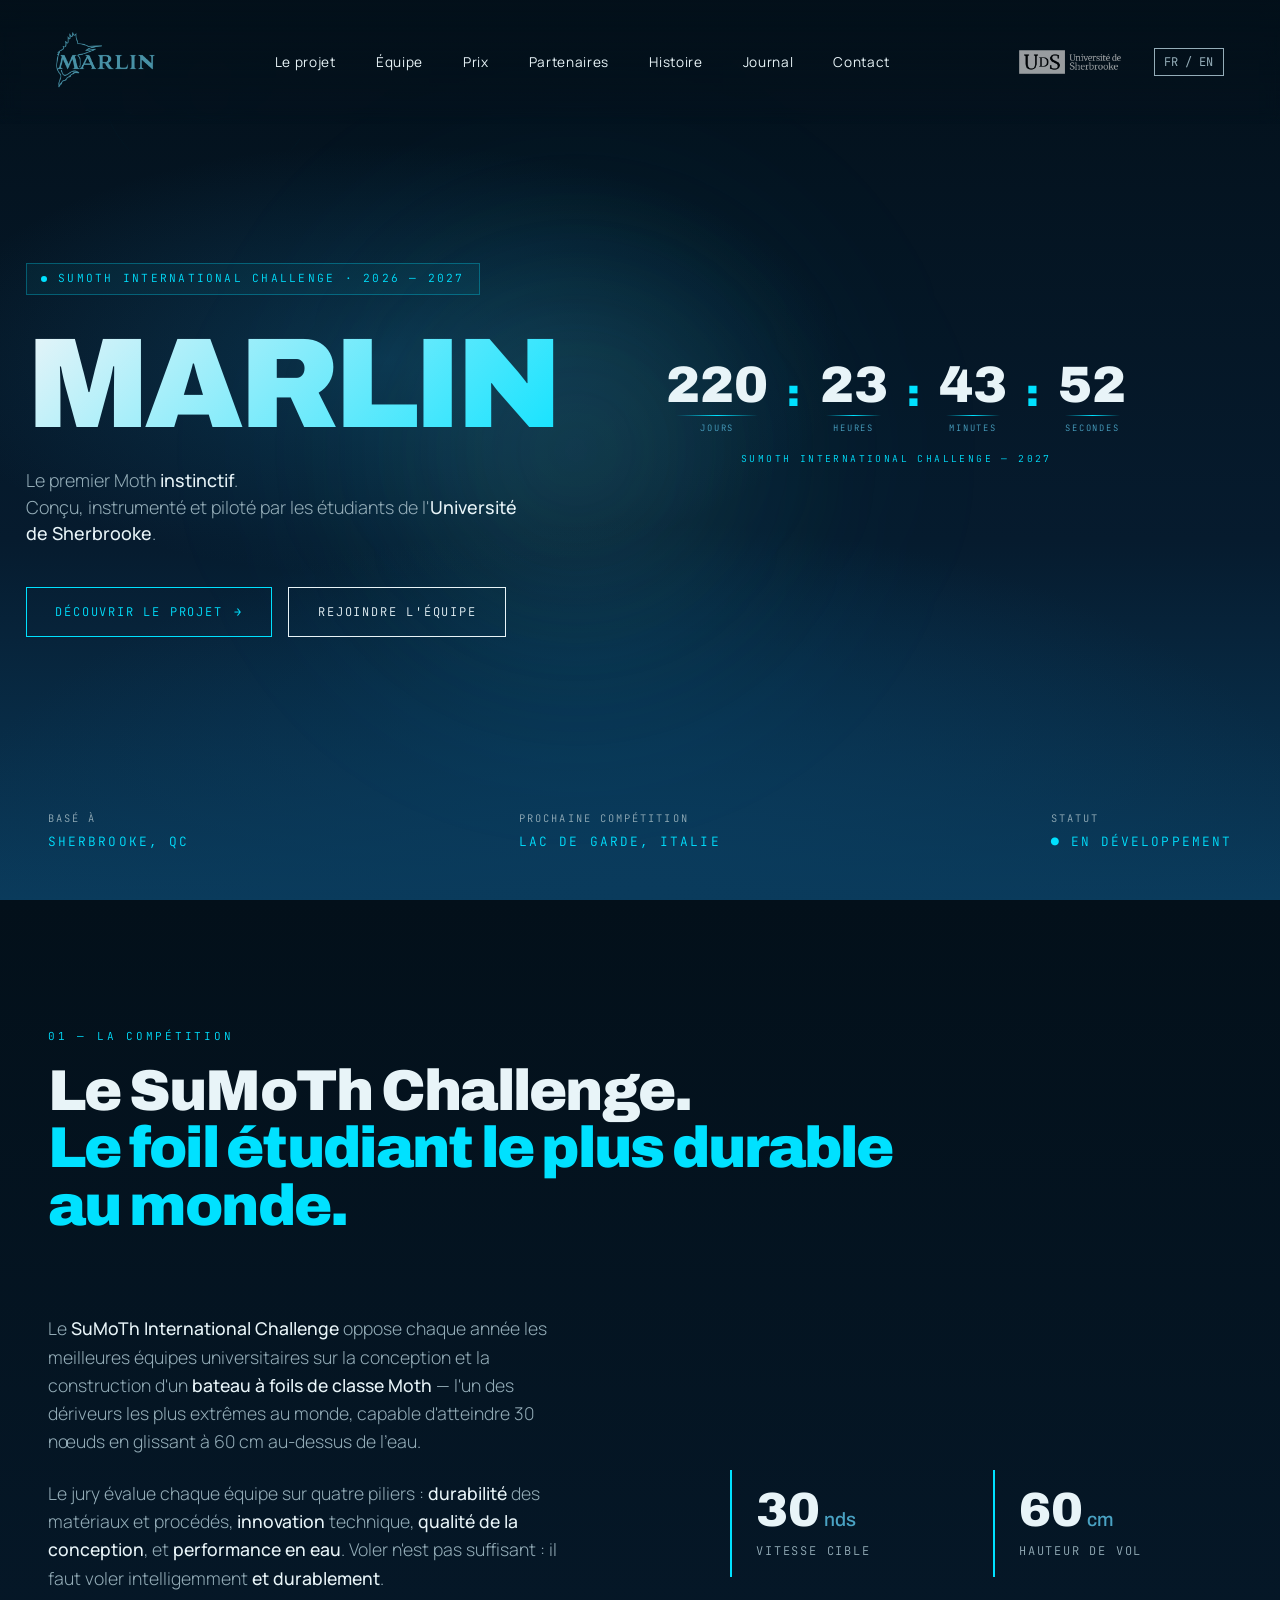
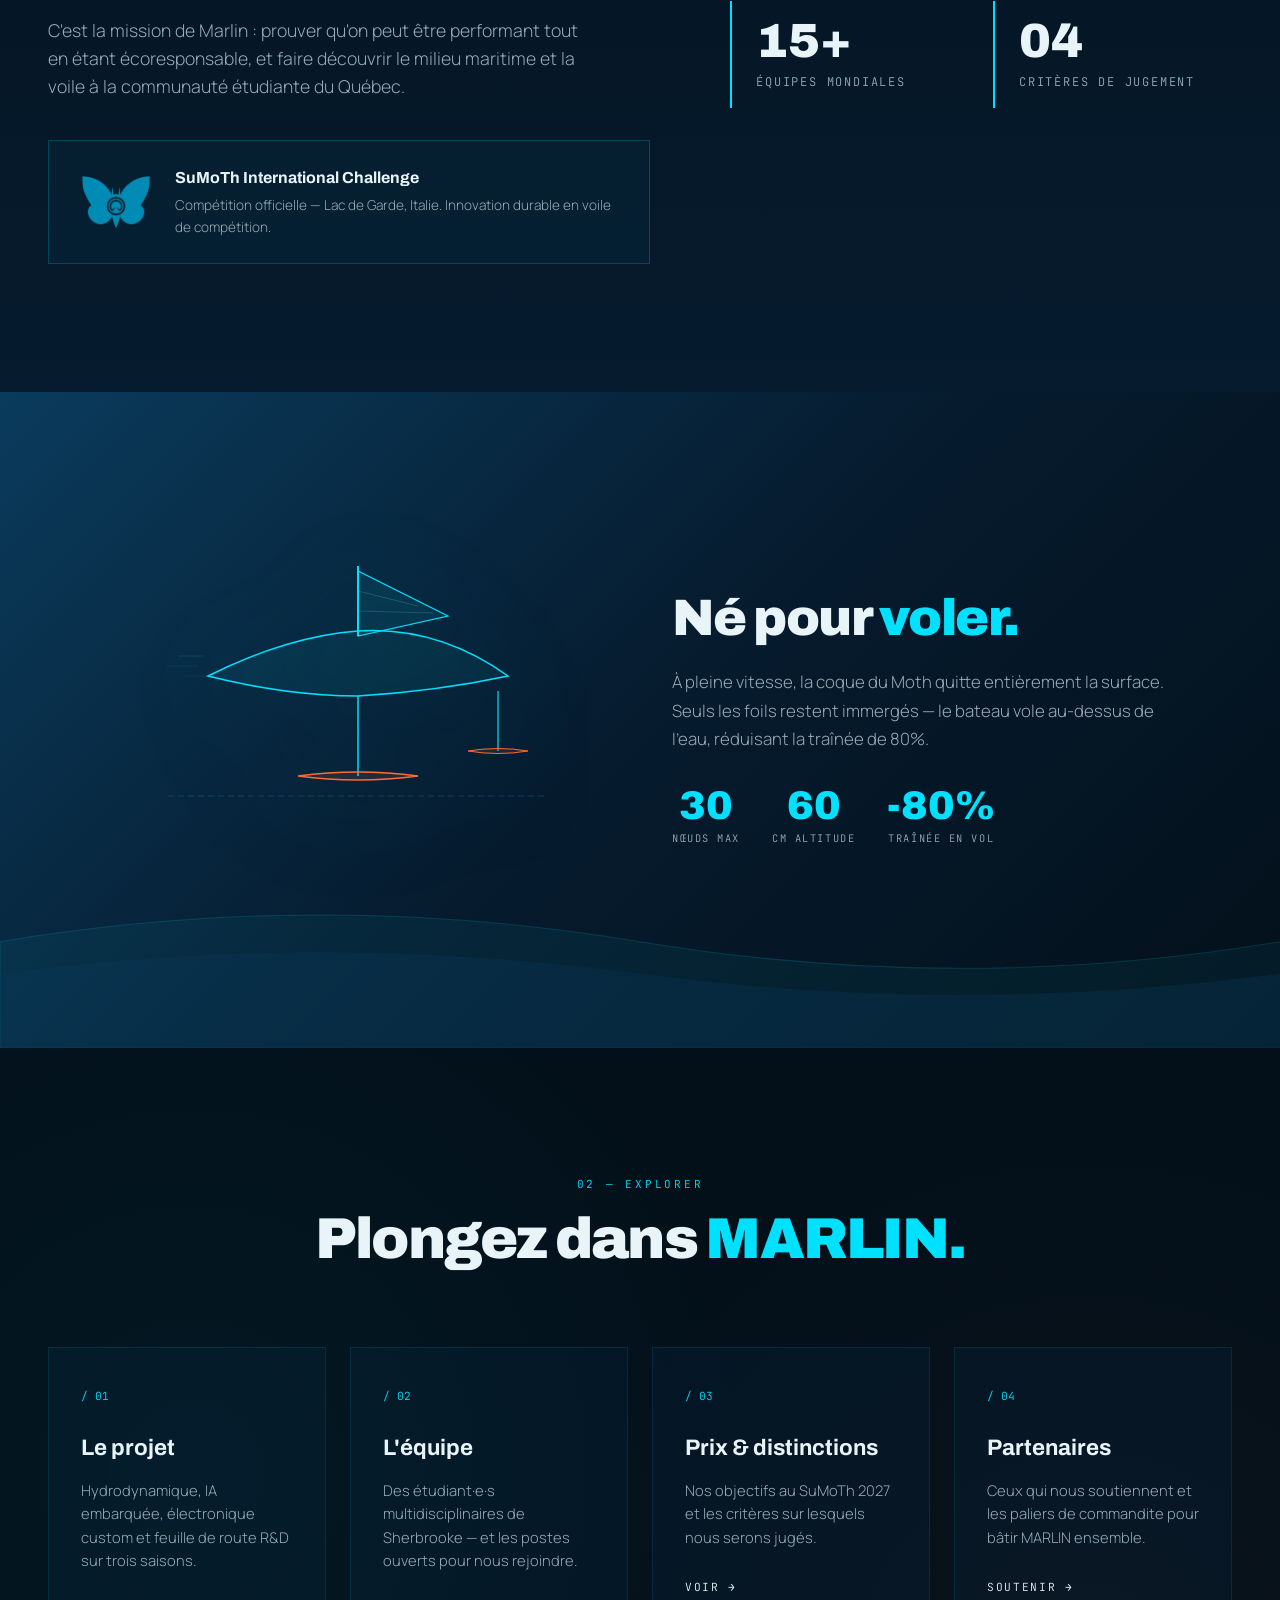
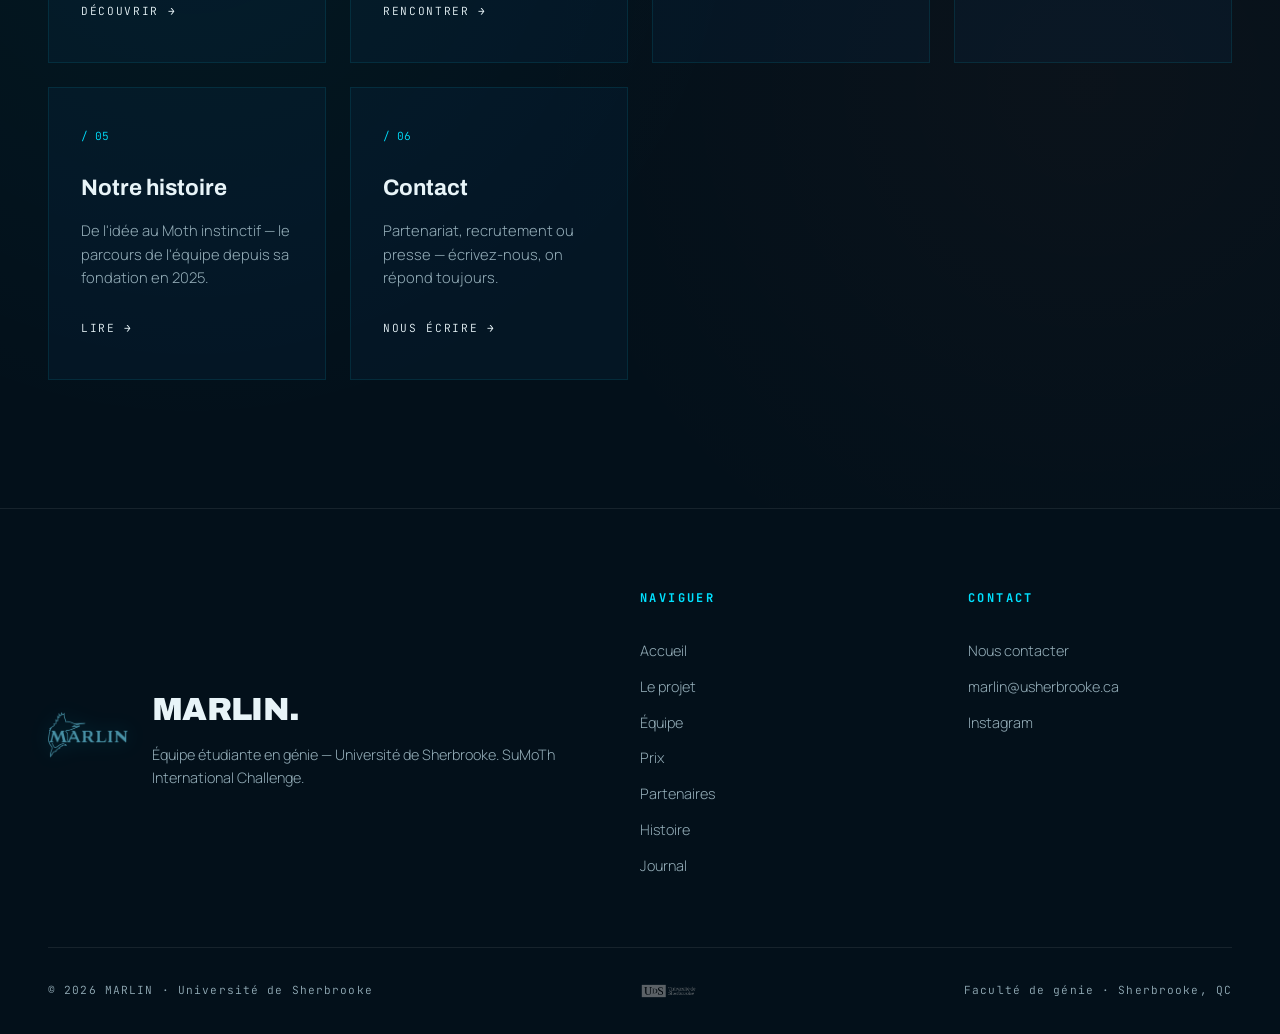
==== commit a192179a: "Update index.html" ====
--- a/index.html
+++ b/index.html
@@ -257,8 +257,7 @@
       <h4>Contact</h4>
       <a href="contact.html">Nous contacter</a>
       <a href="mailto:marlin@usherbrooke.ca">marlin@usherbrooke.ca</a>
-      <a href="https://instagram.com/VOTRE_COMPTE_INSTA" target="_blank" rel="noopener">Instagram</a>
-      <a href="https://linkedin.com/company/VOTRE_PAGE_LINKEDIN" target="_blank" rel="noopener">LinkedIn</a>
+      <a href="https://www.instagram.com/marlin_usherbrooke/" target="_blank" rel="noopener">Instagram</a>
     </div>
   </div>
   <div class="footer-bottom">
--- a/style.css
+++ b/style.css
@@ -881,9 +881,14 @@
   display: flex; align-items: center; justify-content: center;
   text-decoration: none;
   background: rgba(6,27,46,0.9);
-  backdrop-filter: blur(8px);
   overflow: hidden;
 }
+/* Flottement continu des cartes (décalé entre elles) */
+.sponsor-card-wrap { animation: slot-float 7s ease-in-out infinite; }
+.sponsor-tier-grid .sponsor-card-wrap:nth-child(2n) { animation-delay: -2.3s; }
+.sponsor-tier-grid .sponsor-card-wrap:nth-child(3n) { animation-delay: -4.6s; }
+/* Emplacement disponible animé dans la vitrine à grades */
+.sponsor-card.is-empty { flex-direction: column; gap: 0.45rem; }
 .sponsor-card::after {
   content: ''; position: absolute; inset: 0;
   background: linear-gradient(135deg, rgba(255,255,255,0.03) 0%, transparent 50%);
@@ -1279,6 +1284,92 @@
   display: block; font-family: 'JetBrains Mono', monospace; font-size: 0.58rem;
   text-transform: uppercase; letter-spacing: 0.12em; color: var(--signal-dim); margin-top: 0.2rem;
 }
+
+/* ============ VITRINE PARTENAIRES ANIMÉE ============ */
+.partner-showcase {
+  display: grid; grid-template-columns: repeat(auto-fit, minmax(210px, 1fr));
+  gap: 1.6rem; margin-top: 2.5rem;
+}
+.partner-slot {
+  position: relative; aspect-ratio: 2 / 1;
+  padding: 2px; overflow: hidden;
+  animation: slot-float 7s ease-in-out infinite;
+}
+.partner-slot:nth-child(3n) { animation-delay: -2.3s; }
+.partner-slot:nth-child(3n+1) { animation-delay: -4.6s; }
+@keyframes slot-float {
+  0%, 100% { transform: translateY(0); }
+  50% { transform: translateY(-7px); }
+}
+/* Bordure dégradée en rotation — au survol seulement (perf) */
+.partner-slot::before {
+  content: ''; position: absolute; inset: -60%;
+  background: conic-gradient(from 0deg, transparent 0 28%, var(--signal) 50%, transparent 72% 100%);
+  animation: border-rotate 3s linear infinite;
+  animation-play-state: paused;
+  opacity: 0; transition: opacity 0.4s;
+}
+.partner-slot:hover::before { opacity: 1; animation-play-state: running; }
+.partner-slot.empty::before {
+  background: conic-gradient(from 0deg, transparent 0 32%, var(--signal-dim) 50%, transparent 68% 100%);
+}
+.partner-slot:hover { box-shadow: 0 0 35px rgba(0,225,255,0.18); }
+
+.partner-inner {
+  position: relative; z-index: 1;
+  width: 100%; height: 100%;
+  display: flex; align-items: center; justify-content: center;
+  background: var(--deep);
+  text-decoration: none; overflow: hidden;
+  box-shadow: inset 0 0 0 1px rgba(0,225,255,0.18);
+  transition: transform 0.4s, box-shadow 0.4s;
+}
+/* Lueur pulsée continue, légère (overlay en opacité = compositeur) */
+.partner-inner::before {
+  content: ''; position: absolute; inset: 0;
+  box-shadow: inset 0 0 22px rgba(0,225,255,0.25);
+  opacity: 0; pointer-events: none;
+  animation: partner-glow 4s ease-in-out infinite;
+}
+.partner-slot:nth-child(2n) .partner-inner::before { animation-delay: -1.5s; }
+.partner-slot:nth-child(3n) .partner-inner::before { animation-delay: -3s; }
+@keyframes partner-glow {
+  0%, 100% { opacity: 0; }
+  50% { opacity: 1; }
+}
+.partner-inner::after {
+  content: ''; position: absolute; inset: 0;
+  background: linear-gradient(135deg, rgba(255,255,255,0.04) 0%, transparent 50%);
+  pointer-events: none;
+}
+.partner-slot:hover .partner-inner { transform: scale(0.99); }
+.partner-inner img {
+  max-width: 72%; max-height: 62%; object-fit: contain;
+  filter: grayscale(1) brightness(1.6); opacity: 0.7;
+  transition: all 0.45s;
+}
+.partner-slot:hover .partner-inner img { filter: grayscale(0) brightness(1); opacity: 1; transform: scale(1.06); }
+
+.partner-inner.is-empty {
+  flex-direction: column; gap: 0.5rem;
+  border: 1px dashed rgba(0,225,255,0.22);
+  background: rgba(0,225,255,0.02);
+}
+.partner-plus {
+  font-family: 'Archivo', sans-serif; font-weight: 900; font-size: 1.8rem;
+  line-height: 1; color: var(--signal);
+  animation: plus-pulse 2.4s ease-in-out infinite;
+}
+@keyframes plus-pulse {
+  0%, 100% { transform: scale(1); opacity: 0.8; text-shadow: 0 0 0 rgba(0,225,255,0); }
+  50% { transform: scale(1.15); opacity: 1; text-shadow: 0 0 18px rgba(0,225,255,0.6); }
+}
+.partner-place-label {
+  font-family: 'JetBrains Mono', monospace; font-size: 0.6rem;
+  text-transform: uppercase; letter-spacing: 0.18em; color: var(--foam-dim);
+  transition: color 0.3s;
+}
+.partner-slot.empty:hover .partner-place-label { color: var(--signal); }
 
 /* ============ PÔLES D'ÉQUIPE (anonyme) ============ */
 .poles-grid {
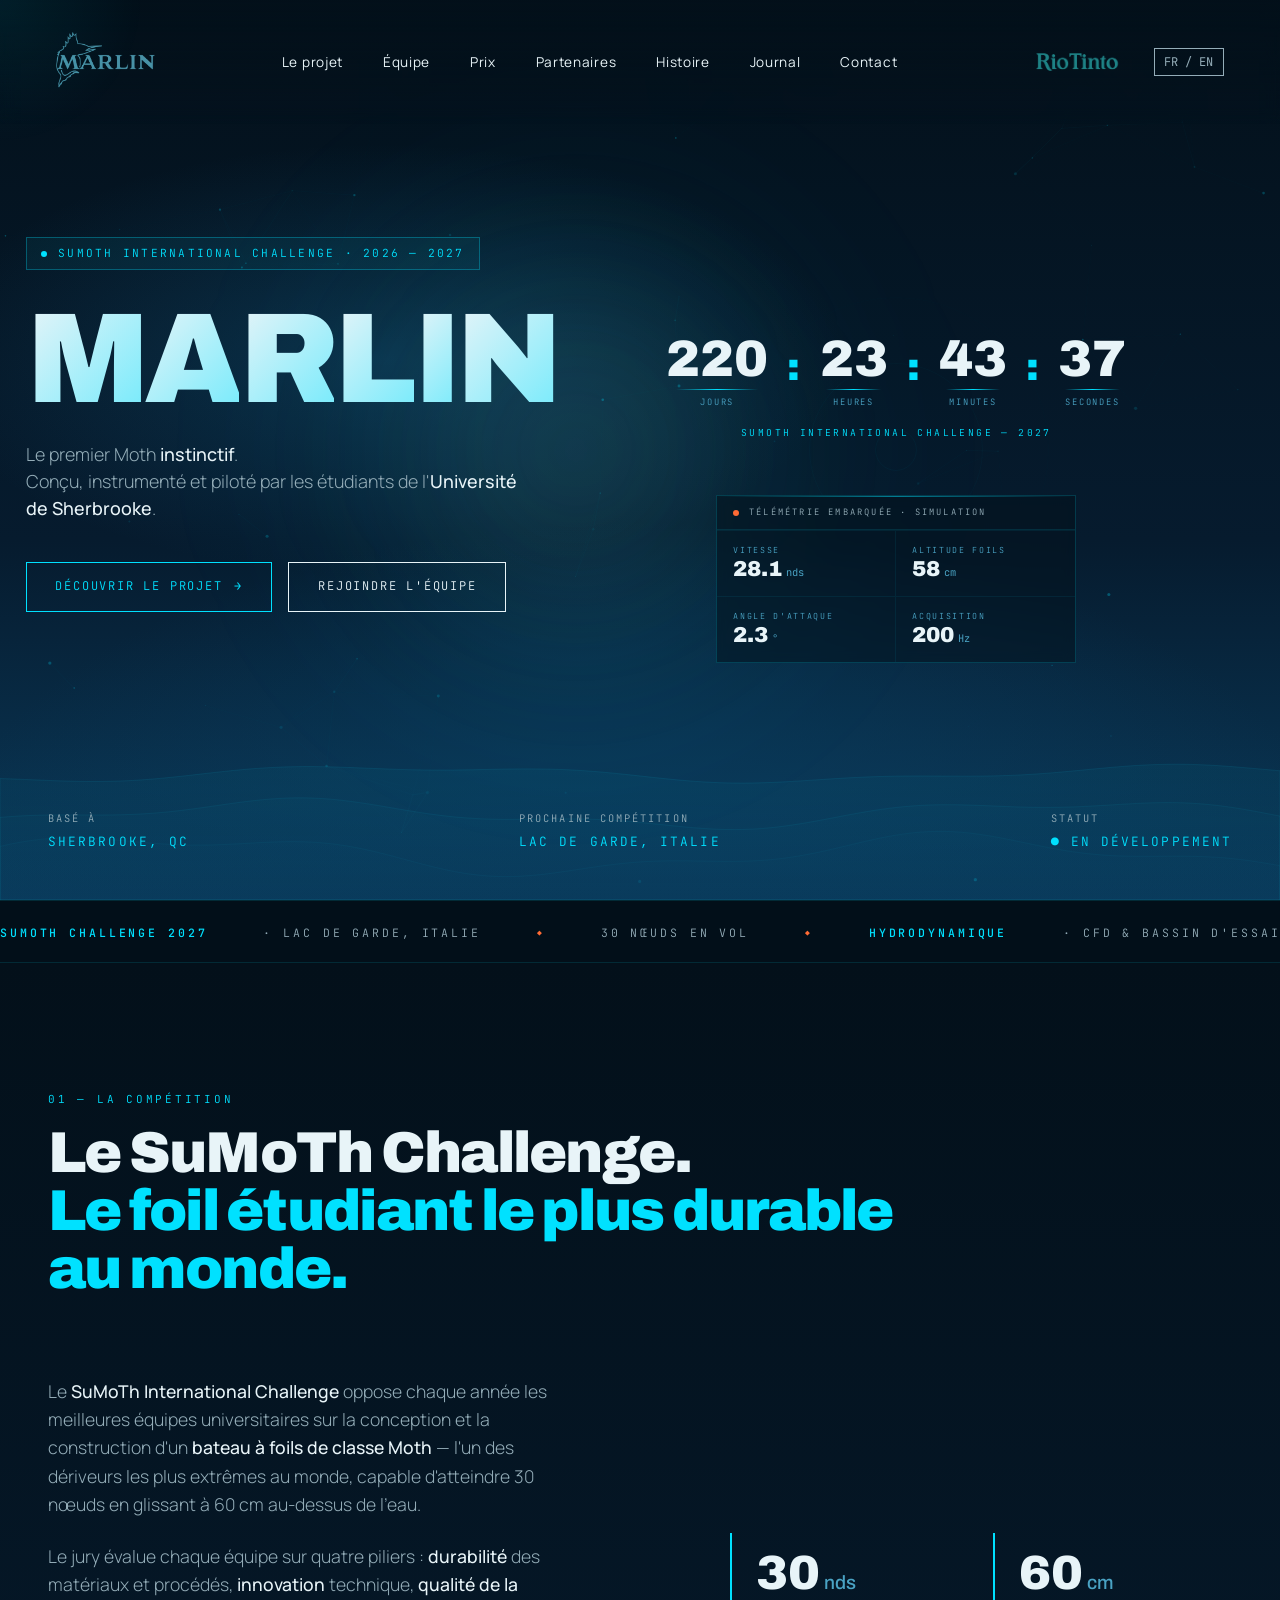
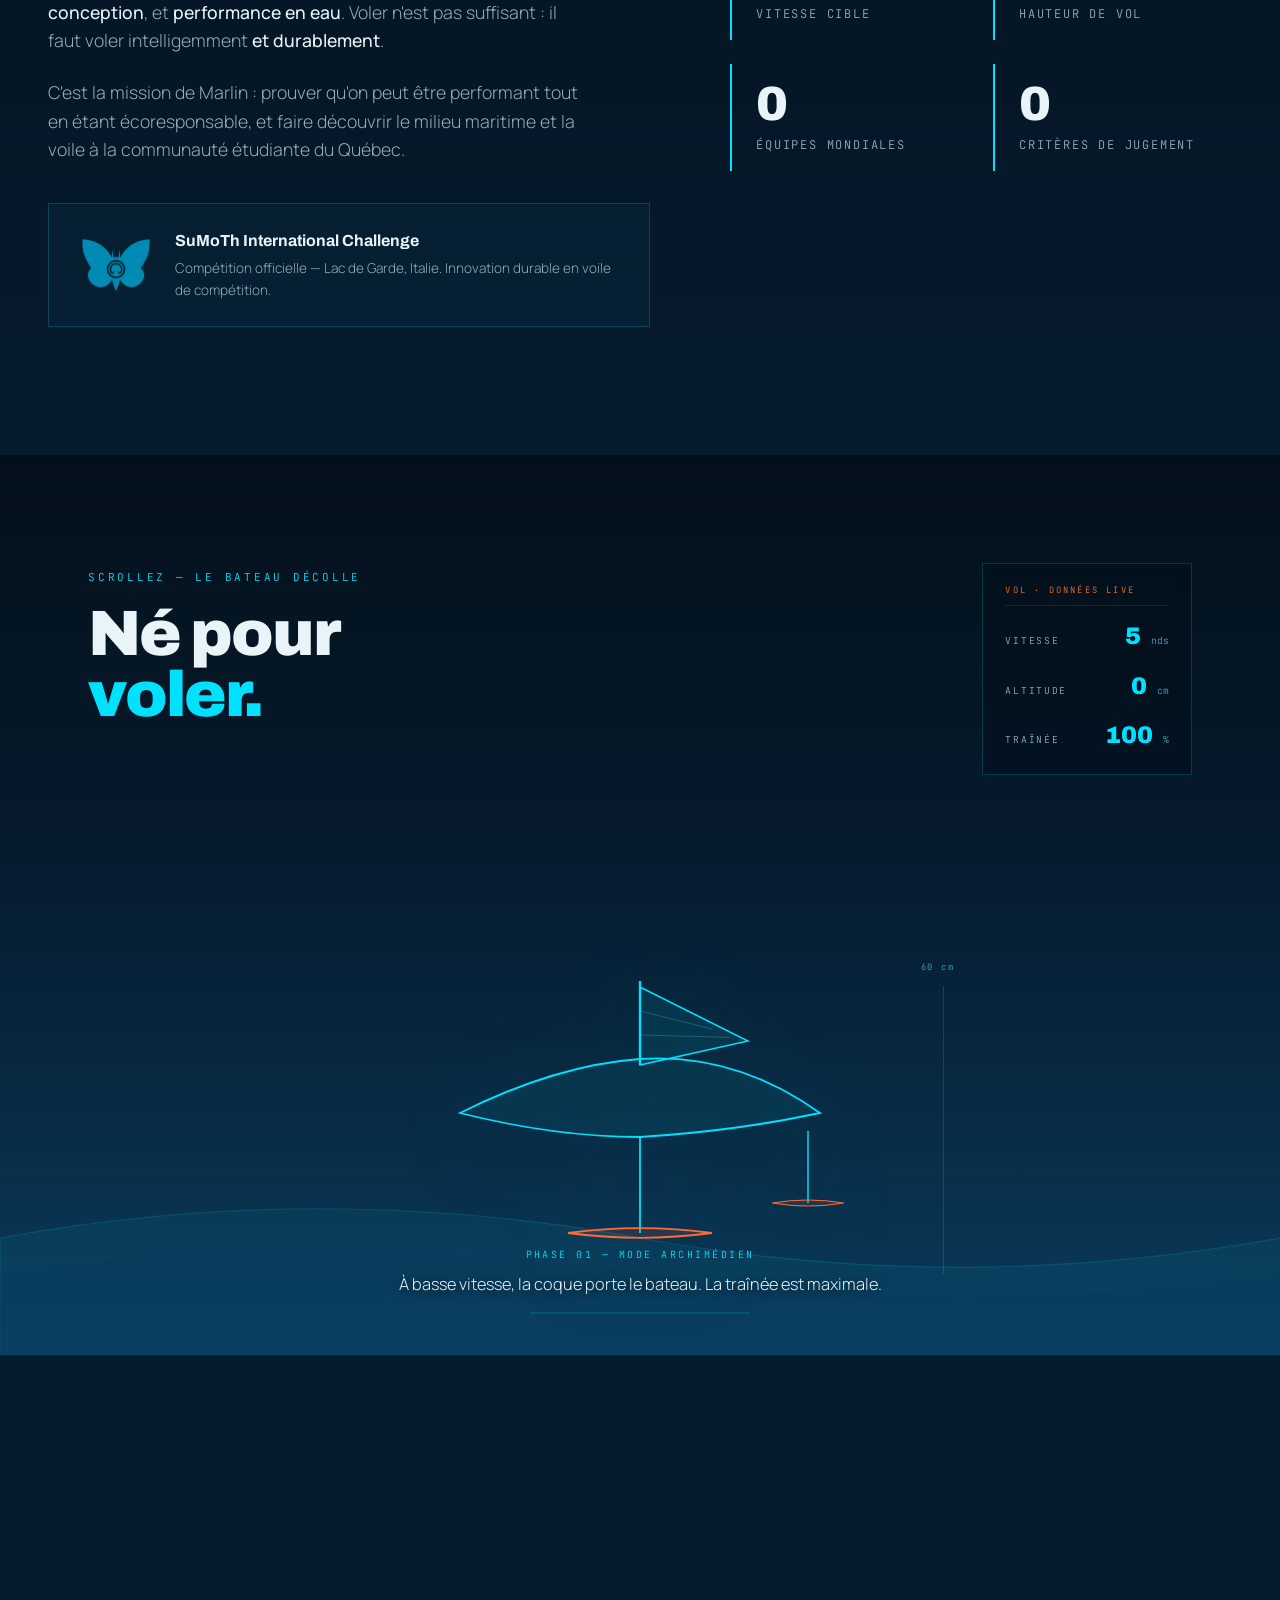
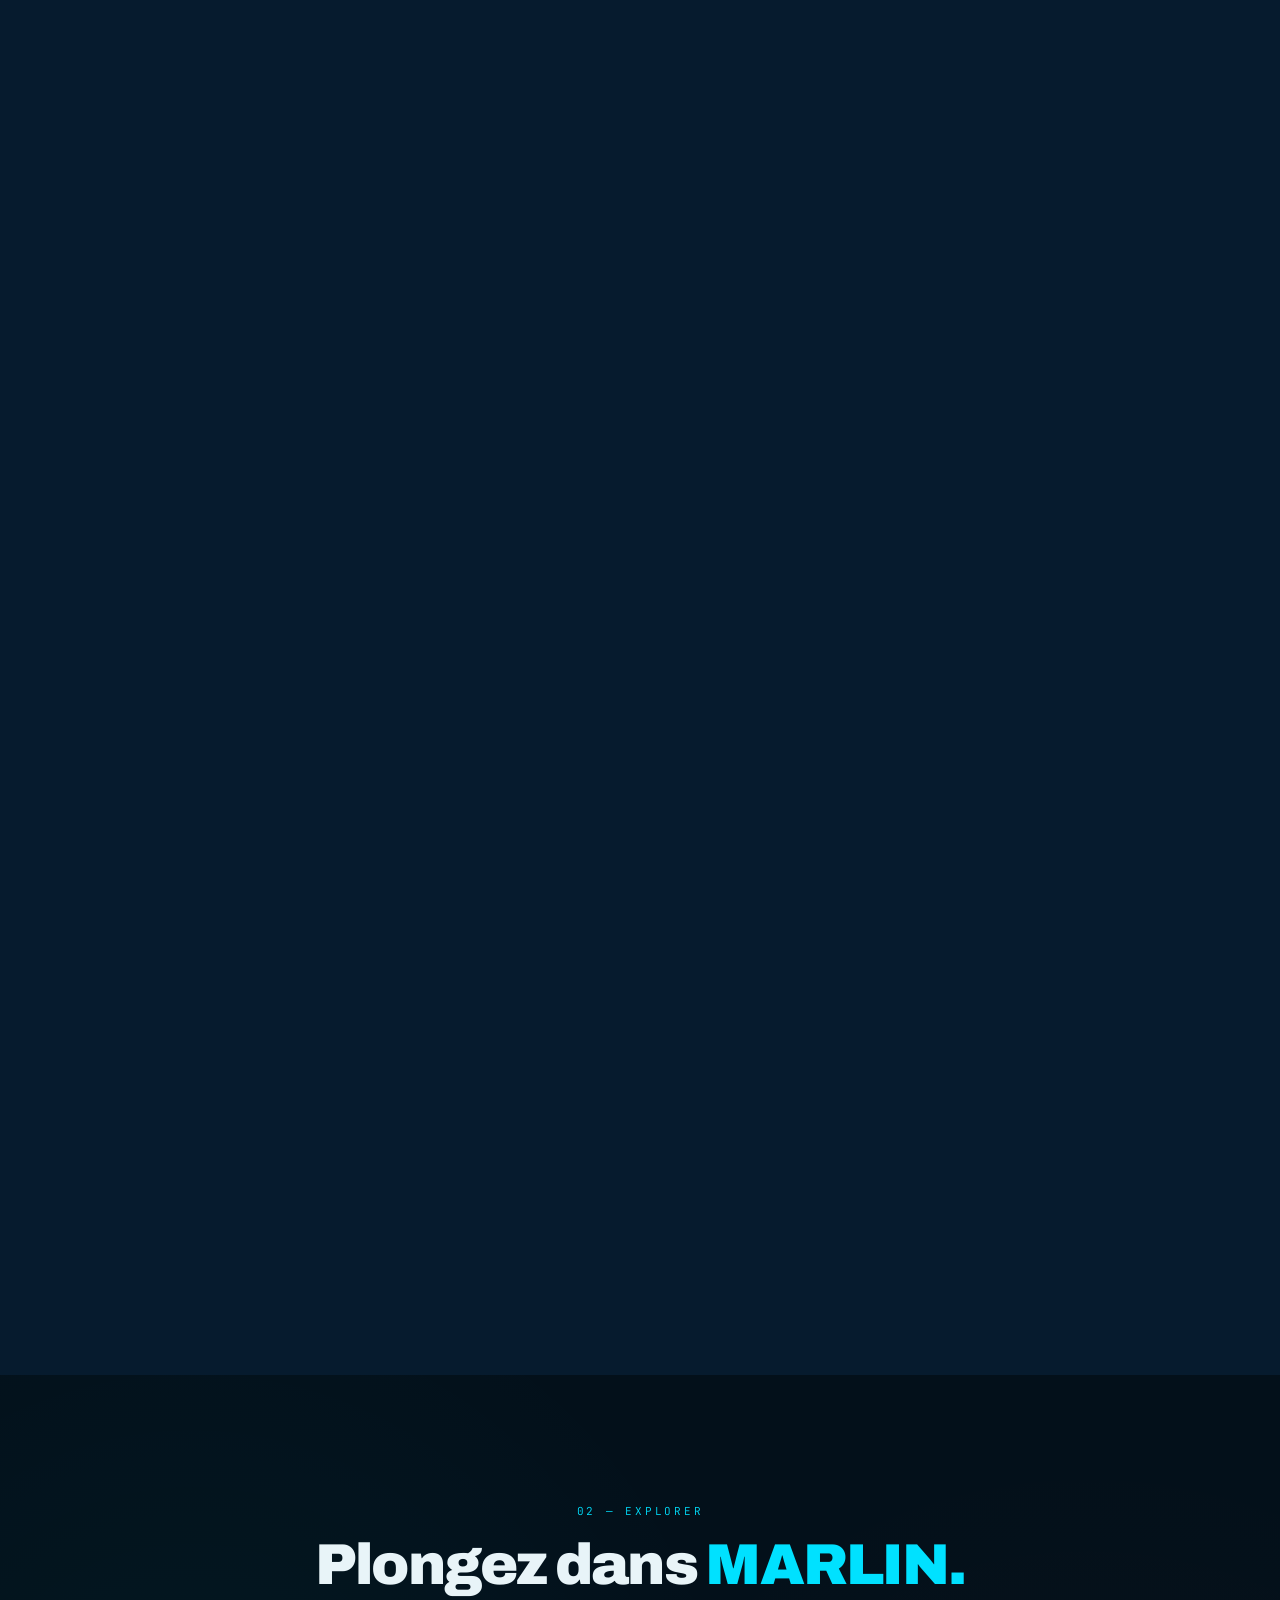
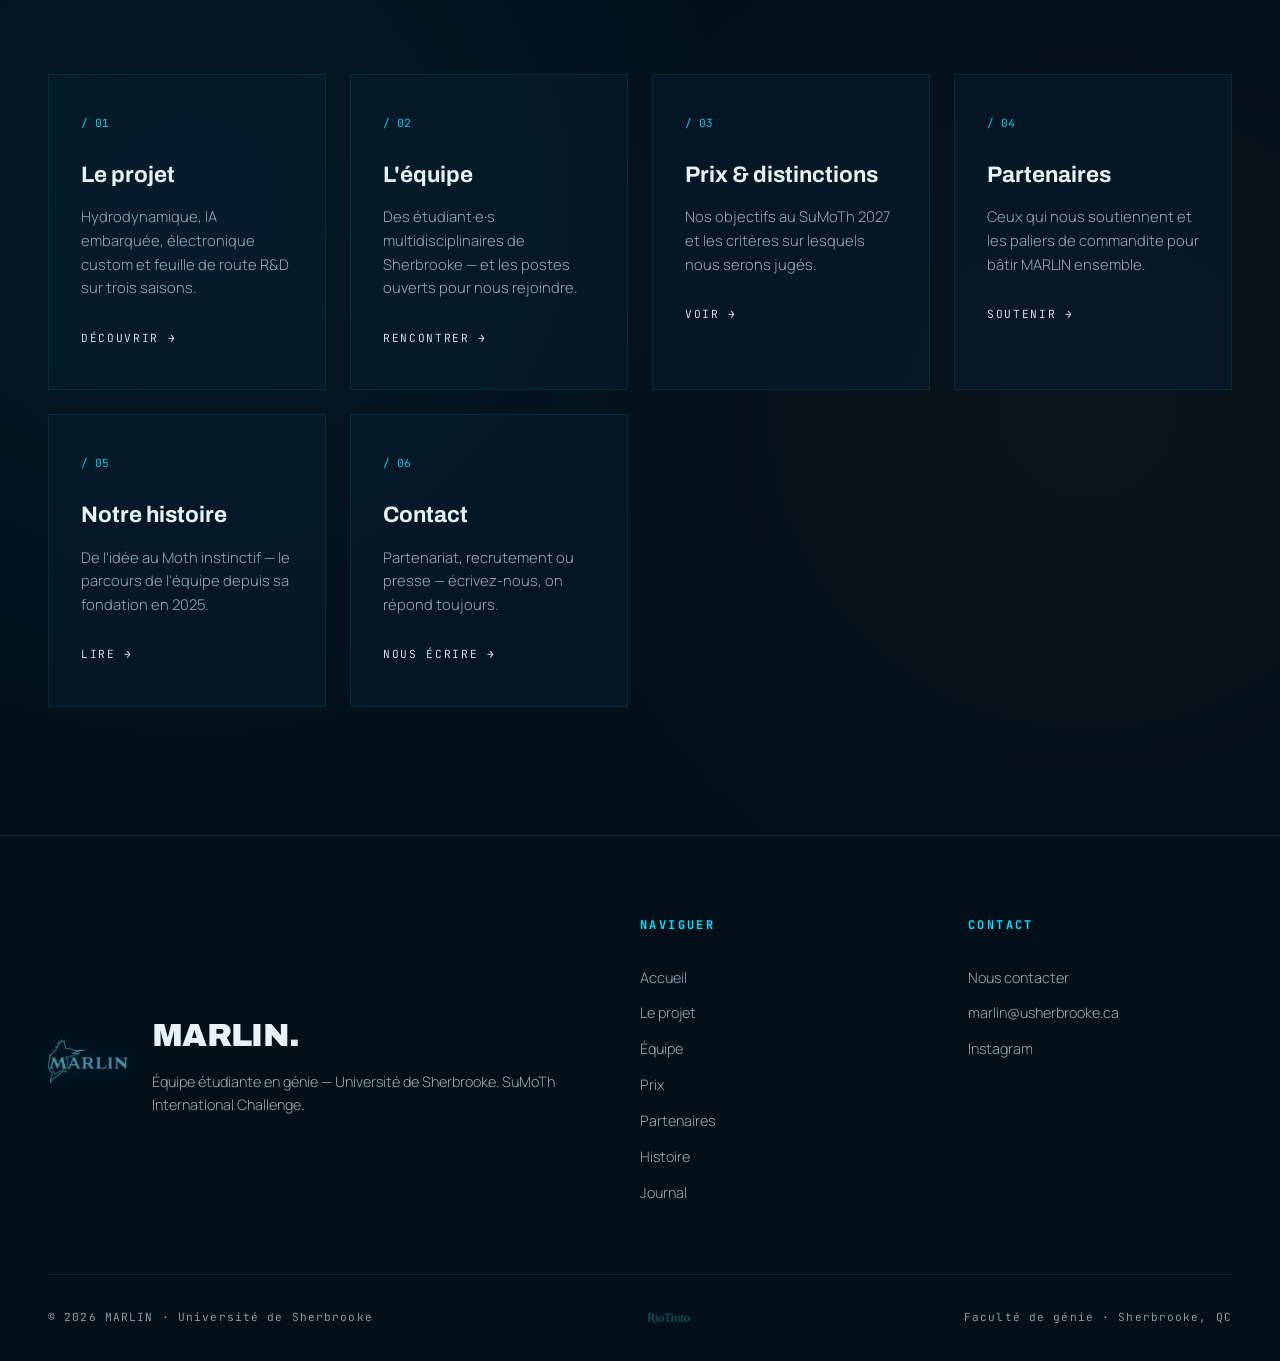
==== commit b3bad87a: "2026-07-04" ====
--- a/index.html
+++ b/index.html
@@ -36,6 +36,13 @@
 <link rel="stylesheet" href="style.css">
 </head>
 <body>
+
+<!-- Intro sonar (une fois par session) -->
+<div class="intro" id="intro">
+  <div class="intro-sonar"><div class="dot"></div></div>
+  <div class="intro-word"><span>M</span><span>A</span><span>R</span><span>L</span><span>I</span><span>N</span></div>
+  <div class="intro-bar"></div>
+</div>
 
 <div class="grid-bg"></div>
 
@@ -107,6 +114,17 @@
         <div class="countdown-item"><div class="countdown-val" id="cd-secs">--</div><div class="countdown-label">Secondes</div></div>
       </div>
       <div class="countdown-title">SuMoTh International Challenge — 2027</div>
+
+      <!-- Télémétrie simulée -->
+      <div class="telemetry" aria-hidden="true">
+        <div class="telemetry-head"><span class="rec"></span> Télémétrie embarquée · simulation</div>
+        <div class="telemetry-grid">
+          <div class="telemetry-cell"><div class="tk">Vitesse</div><div class="tv" id="tm-speed">27.4 <small>nds</small></div></div>
+          <div class="telemetry-cell"><div class="tk">Altitude foils</div><div class="tv" id="tm-alt">58 <small>cm</small></div></div>
+          <div class="telemetry-cell"><div class="tk">Angle d'attaque</div><div class="tv" id="tm-angle">2.6 <small>°</small></div></div>
+          <div class="telemetry-cell"><div class="tk">Acquisition</div><div class="tv" id="tm-hz">200 <small>Hz</small></div></div>
+        </div>
+      </div>
     </div>
   </div>
 
@@ -116,6 +134,18 @@
     <div class="item">Statut<span style="color: var(--signal);">● En développement</span></div>
   </div>
 </section>
+
+<!-- ============ MARQUEE ============ -->
+<div class="marquee" aria-hidden="true">
+  <div class="marquee-track" id="marquee-track">
+    <span class="marquee-item"><strong>SuMoTh Challenge 2027</strong> · Lac de Garde, Italie</span>
+    <span class="marquee-item">30 nœuds en vol</span>
+    <span class="marquee-item"><strong>Hydrodynamique</strong> · CFD &amp; bassin d'essai</span>
+    <span class="marquee-item">IA embarquée · 1000× plus rapide que le solveur</span>
+    <span class="marquee-item"><strong>Écoconception</strong> · Analyse de cycle de vie</span>
+    <span class="marquee-item">Université de Sherbrooke · Faculté de génie</span>
+  </div>
+</div>
 
 <!-- ============ DÉFI + SUMOTH ============ -->
 <section class="defi" id="defi">
@@ -138,25 +168,40 @@
         </div>
       </div>
       <div class="defi-stats">
-        <div class="stat"><div class="stat-num">30<span class="unit"> nds</span></div><div class="stat-label">Vitesse cible</div></div>
-        <div class="stat"><div class="stat-num">60<span class="unit"> cm</span></div><div class="stat-label">Hauteur de vol</div></div>
-        <div class="stat"><div class="stat-num">15+</div><div class="stat-label">Équipes mondiales</div></div>
-        <div class="stat"><div class="stat-num">04</div><div class="stat-label">Critères de jugement</div></div>
+        <div class="stat"><div class="stat-num"><span data-count="30">0</span><span class="unit"> nds</span></div><div class="stat-label">Vitesse cible</div></div>
+        <div class="stat"><div class="stat-num"><span data-count="60">0</span><span class="unit"> cm</span></div><div class="stat-label">Hauteur de vol</div></div>
+        <div class="stat"><div class="stat-num"><span data-count="15" data-suffix="+">0</span></div><div class="stat-label">Équipes mondiales</div></div>
+        <div class="stat"><div class="stat-num"><span data-count="4" data-prefix="0">0</span></div><div class="stat-label">Critères de jugement</div></div>
       </div>
     </div>
   </div>
 </section>
 
-<!-- ============ FOILING ============ -->
+<!-- ============ FOILING : DÉCOLLAGE AU SCROLL ============ -->
 <section class="foiling" id="foiling">
-  <div class="foiling-bg"></div>
-  <div class="foiling-waves">
-    <svg viewBox="0 0 2400 200" fill="none"><path d="M0 100Q300 50 600 100Q900 150 1200 100Q1500 50 1800 100Q2100 150 2400 100L2400 200L0 200Z" fill="rgba(0,225,255,0.05)" stroke="rgba(0,225,255,0.15)" stroke-width="1"/><path d="M0 130Q300 90 600 130Q900 170 1200 130Q1500 90 1800 130Q2100 170 2400 130L2400 200L0 200Z" fill="rgba(10,59,92,0.3)"/></svg>
-  </div>
-  <div class="foiling-content">
-    <div class="foiling-visual reveal">
-      <div class="foiling-boat">
-        <svg width="400" height="320" viewBox="0 0 400 320" fill="none" style="filter: drop-shadow(0 0 40px rgba(0,225,255,0.3));">
+  <div class="foiling-sticky">
+    <div class="foiling-bg"></div>
+    <div class="fly-speedlines" id="fly-speedlines"></div>
+    <div class="foiling-waves">
+      <svg viewBox="0 0 2400 200" preserveAspectRatio="none" fill="none"><path d="M0 100Q300 50 600 100Q900 150 1200 100Q1500 50 1800 100Q2100 150 2400 100L2400 200L0 200Z" fill="rgba(0,225,255,0.05)" stroke="rgba(0,225,255,0.15)" stroke-width="1"/><path d="M0 130Q300 90 600 130Q900 170 1200 130Q1500 90 1800 130Q2100 170 2400 130L2400 200L0 200Z" fill="rgba(10,59,92,0.45)"/></svg>
+    </div>
+
+    <div class="foiling-stage">
+      <div class="foiling-head">
+        <span class="label">Scrollez — le bateau décolle</span>
+        <h2>Né pour<br><span class="accent">voler.</span></h2>
+      </div>
+
+      <div class="fly-hud" aria-hidden="true">
+        <div class="fly-row"><span class="k">Vitesse</span><span><span class="v" id="fly-speed">5</span> <span class="u">nds</span></span></div>
+        <div class="fly-row"><span class="k">Altitude</span><span><span class="v" id="fly-alt">0</span> <span class="u">cm</span></span></div>
+        <div class="fly-row"><span class="k">Traînée</span><span><span class="v" id="fly-drag">100</span> <span class="u">%</span></span></div>
+      </div>
+
+      <div class="alt-ruler"><span class="alt-label">60 cm</span><div class="alt-fill" id="alt-fill"></div></div>
+
+      <div class="foiling-boat" id="fly-boat">
+        <svg viewBox="0 0 400 250" fill="none" style="filter: drop-shadow(0 0 40px rgba(0,225,255,0.3));">
           <path d="M50 120Q130 80 200 75Q280 70 350 120Q280 135 200 140Q130 140 50 120Z" stroke="#00e1ff" stroke-width="1.5" fill="rgba(0,225,255,0.06)"/>
           <line x1="200" y1="80" x2="200" y2="10" stroke="#00e1ff" stroke-width="2"/>
           <path d="M200 15L200 80L290 60Z" stroke="#00e1ff" stroke-width="1.2" fill="rgba(0,225,255,0.08)"/>
@@ -166,20 +211,13 @@
           <path d="M140 220Q200 212 260 220Q200 228 140 220Z" stroke="#ff6b35" stroke-width="1.5" fill="rgba(255,107,53,0.12)"/>
           <line x1="340" y1="135" x2="340" y2="195" stroke="#00e1ff" stroke-width="1.2"/>
           <path d="M310 195Q340 190 370 195Q340 200 310 195Z" stroke="#ff6b35" stroke-width="1" fill="rgba(255,107,53,0.1)"/>
-          <line x1="10" y1="240" x2="390" y2="240" stroke="#1a6e9c" stroke-width="0.8" stroke-dasharray="6 4" opacity="0.5"/>
-          <line x1="20" y1="100" x2="45" y2="100" stroke="#00e1ff" stroke-width="0.5" opacity="0.3"/>
-          <line x1="10" y1="110" x2="40" y2="110" stroke="#00e1ff" stroke-width="0.5" opacity="0.2"/>
-          <line x1="25" y1="120" x2="48" y2="120" stroke="#00e1ff" stroke-width="0.5" opacity="0.15"/>
         </svg>
       </div>
-    </div>
-    <div class="foiling-text reveal">
-      <h2>Né pour <span class="accent">voler.</span></h2>
-      <p>À pleine vitesse, la coque du Moth quitte entièrement la surface. Seuls les foils restent immergés — le bateau vole au-dessus de l'eau, réduisant la traînée de 80%.</p>
-      <div class="speed-readout">
-        <div class="speed-item"><div class="speed-val">30</div><div class="speed-unit">nœuds max</div></div>
-        <div class="speed-item"><div class="speed-val">60</div><div class="speed-unit">cm altitude</div></div>
-        <div class="speed-item"><div class="speed-val">-80%</div><div class="speed-unit">traînée en vol</div></div>
+
+      <div class="fly-caption">
+        <span class="phase-tag" id="fly-phase">Phase 01 — Mode archimédien</span>
+        <p id="fly-text">À basse vitesse, la coque porte le bateau. La traînée est maximale.</p>
+        <div class="fly-progress"><span id="fly-progress-bar"></span></div>
       </div>
     </div>
   </div>
@@ -267,18 +305,8 @@
   </div>
 </footer>
 
+<script src="main.js"></script>
 <script>
-// ============ NAV SCROLL ============
-const nav = document.getElementById('nav');
-window.addEventListener('scroll', () => nav.classList.toggle('scrolled', window.scrollY > 50));
-
-// ============ REVEAL ============
-const reveals = document.querySelectorAll('.reveal');
-const io = new IntersectionObserver((entries) => {
-  entries.forEach(e => { if (e.isIntersecting) { e.target.classList.add('visible'); io.unobserve(e.target); } });
-}, { threshold: 0.1 });
-reveals.forEach(el => io.observe(el));
-
 // ============ HERO PARTICLES ============
 const canvas = document.getElementById('particles');
 const ctx = canvas.getContext('2d');
@@ -300,6 +328,14 @@
 resize();
 window.addEventListener('resize', resize);
 
+// Interaction curseur : les particules proches sont reliées et légèrement repoussées
+let mouseX = -9999, mouseY = -9999;
+canvas.parentElement.addEventListener('pointermove', (e) => {
+  const r = canvas.getBoundingClientRect();
+  mouseX = e.clientX - r.left; mouseY = e.clientY - r.top;
+}, { passive: true });
+canvas.parentElement.addEventListener('pointerleave', () => { mouseX = -9999; mouseY = -9999; });
+
 let t = 0;
 function drawHero() {
   ctx.clearRect(0, 0, w, h);
@@ -319,6 +355,16 @@
     }
   }
   heroP.forEach(p => {
+    // Répulsion douce autour du curseur + fil lumineux
+    const mdx = p.x - mouseX, mdy = p.y - mouseY;
+    const md = Math.sqrt(mdx * mdx + mdy * mdy);
+    if (md < 160 && md > 0.1) {
+      const f = (1 - md / 160) * 0.35;
+      p.x += (mdx / md) * f; p.y += (mdy / md) * f;
+      ctx.strokeStyle = `rgba(0, 225, 255, ${(1 - md / 160) * 0.25})`;
+      ctx.lineWidth = 0.5;
+      ctx.beginPath(); ctx.moveTo(p.x, p.y); ctx.lineTo(mouseX, mouseY); ctx.stroke();
+    }
     p.x += p.vx; p.y += p.vy;
     if (p.x < 0) p.x = w; if (p.x > w) p.x = 0;
     if (p.y < 0) p.y = h; if (p.y > h) p.y = 0;
@@ -334,6 +380,32 @@
     ctx.strokeStyle = `rgba(0, 225, 255, ${(1 - phase) * 0.08})`;
     ctx.lineWidth = 1;
     ctx.beginPath(); ctx.arc(ringX, ringY, radius, 0, Math.PI * 2); ctx.stroke();
+  }
+
+  // Océan : houle superposée au bas du héros
+  for (let layer = 0; layer < 3; layer++) {
+    const baseY = h * (0.86 + layer * 0.045);
+    const amp = 7 + layer * 5;
+    const speed = t * (30 + layer * 18);
+    const alpha = 0.10 - layer * 0.025;
+    ctx.beginPath();
+    ctx.moveTo(0, h);
+    for (let x = 0; x <= w; x += 8) {
+      const y = baseY
+        + Math.sin(x * 0.008 + speed) * amp
+        + Math.sin(x * 0.021 - speed * 0.7) * amp * 0.4;
+      ctx.lineTo(x, y);
+    }
+    ctx.lineTo(w, h);
+    ctx.closePath();
+    const grad = ctx.createLinearGradient(0, h * 0.84, 0, h);
+    grad.addColorStop(0, `rgba(0, 225, 255, ${alpha})`);
+    grad.addColorStop(1, 'rgba(10, 59, 92, 0.05)');
+    ctx.fillStyle = grad;
+    ctx.fill();
+    ctx.strokeStyle = `rgba(0, 225, 255, ${alpha * 1.6})`;
+    ctx.lineWidth = 1;
+    ctx.stroke();
   }
 
   requestAnimationFrame(drawHero);
@@ -358,38 +430,90 @@
 updateCountdown();
 setInterval(updateCountdown, 1000);
 
-// ============ SMOOTH NAV ============
-document.querySelectorAll('a[href^="#"]').forEach(a => {
-  a.addEventListener('click', e => {
-    const target = document.querySelector(a.getAttribute('href'));
-    if (target) { e.preventDefault(); target.scrollIntoView({ behavior: 'smooth', block: 'start' }); }
-  });
-});
-
-// ============ HAMBURGER ============
-const hamburger = document.getElementById('hamburger');
-const mobileNav = document.getElementById('mobile-nav');
-hamburger.addEventListener('click', () => {
-  hamburger.classList.toggle('active');
-  mobileNav.classList.toggle('open');
-  document.body.style.overflow = mobileNav.classList.contains('open') ? 'hidden' : '';
-});
-document.querySelectorAll('.mobile-link').forEach(link => {
-  link.addEventListener('click', () => {
-    hamburger.classList.remove('active');
-    mobileNav.classList.remove('open');
+// ============ INTRO SONAR (une fois par session) ============
+const intro = document.getElementById('intro');
+if (sessionStorage.getItem('marlin-intro')) {
+  intro.remove();
+} else {
+  sessionStorage.setItem('marlin-intro', '1');
+  document.body.style.overflow = 'hidden';
+  setTimeout(() => {
+    intro.classList.add('done');
     document.body.style.overflow = '';
-  });
-});
-
-// ============ LANG TOGGLE ============
-const langBtn = document.getElementById('lang-toggle');
-let isEN = false;
-langBtn.addEventListener('click', () => {
-  isEN = !isEN;
-  langBtn.textContent = isEN ? 'EN / FR' : 'FR / EN';
-  document.documentElement.lang = isEN ? 'en' : 'fr';
-});
+    setTimeout(() => intro.remove(), 800);
+  }, 1400);
+}
+
+// ============ TÉLÉMÉTRIE SIMULÉE ============
+(function telemetry() {
+  const walk = (cur, target, jitter) => cur + (target - cur) * 0.05 + (Math.random() - 0.5) * jitter;
+  let sp = 27.4, al = 58, an = 2.6;
+  const elS = document.getElementById('tm-speed');
+  const elA = document.getElementById('tm-alt');
+  const elN = document.getElementById('tm-angle');
+  const elH = document.getElementById('tm-hz');
+  if (!elS) return;
+  setInterval(() => {
+    sp = walk(sp, 27.5, 0.9); al = walk(al, 58, 2.4); an = walk(an, 2.5, 0.5);
+    elS.innerHTML = sp.toFixed(1) + ' <small>nds</small>';
+    elA.innerHTML = Math.round(al) + ' <small>cm</small>';
+    elN.innerHTML = an.toFixed(1) + ' <small>°</small>';
+    elH.innerHTML = (199 + ((Math.random() * 3) | 0)) + ' <small>Hz</small>';
+  }, 180);
+})();
+
+// ============ DÉCOLLAGE AU SCROLL ============
+(function flightScene() {
+  const section = document.getElementById('foiling');
+  const boat = document.getElementById('fly-boat');
+  if (!section || !boat) return;
+  const elSpeed = document.getElementById('fly-speed');
+  const elAlt = document.getElementById('fly-alt');
+  const elDrag = document.getElementById('fly-drag');
+  const elPhase = document.getElementById('fly-phase');
+  const elText = document.getElementById('fly-text');
+  const altFill = document.getElementById('alt-fill');
+  const speedlines = document.getElementById('fly-speedlines');
+  const progressBar = document.getElementById('fly-progress-bar');
+
+  const PHASES = [
+    ['Phase 01 — Mode archimédien', 'À basse vitesse, la coque porte le bateau. La traînée est maximale.'],
+    ['Phase 02 — Transition', 'Les foils génèrent de la portance. La coque s\'allège, le bateau accélère.'],
+    ['Phase 03 — Vol stabilisé', 'La coque quitte l\'eau. Seuls les foils restent immergés : -80% de traînée.']
+  ];
+  let phaseIdx = -1;
+  const reduce = window.matchMedia('(prefers-reduced-motion: reduce)').matches;
+
+  function update() {
+    const rect = section.getBoundingClientRect();
+    const track = rect.height - window.innerHeight;
+    let p = track > 0 ? Math.min(Math.max(-rect.top / track, 0), 1) : 1;
+    if (reduce) p = 1;
+    const e = p < 0.5 ? 2 * p * p : 1 - Math.pow(-2 * p + 2, 2) / 2; // easeInOut
+
+    // Bateau : monte de l'eau jusqu'au vol + assiette qui se cabre puis se stabilise
+    const lift = e * (window.innerHeight * 0.22);
+    const pitch = Math.sin(e * Math.PI) * -4;
+    const bob = Math.sin(performance.now() / 600) * (1 - e) * 5;
+    boat.style.transform = `translateX(-50%) translateY(${(-lift + bob).toFixed(1)}px) rotate(${pitch.toFixed(2)}deg)`;
+
+    elSpeed.textContent = Math.round(5 + 25 * e);
+    elAlt.textContent = Math.round(60 * e);
+    elDrag.textContent = Math.round(100 - 80 * e);
+    altFill.style.height = (e * 100).toFixed(1) + '%';
+    speedlines.style.opacity = Math.max(0, (e - 0.55) * 1.6).toFixed(2);
+    progressBar.style.transform = `scaleX(${p.toFixed(3)})`;
+
+    const idx = p < 0.33 ? 0 : p < 0.72 ? 1 : 2;
+    if (idx !== phaseIdx) {
+      phaseIdx = idx;
+      elPhase.textContent = PHASES[idx][0];
+      elText.textContent = PHASES[idx][1];
+    }
+  }
+  if (reduce) { update(); return; }
+  (function loop() { update(); requestAnimationFrame(loop); })();
+})();
 </script>
 
 </body>
--- a/style.css
+++ b/style.css
@@ -229,6 +229,7 @@
 
 #particles {
   position: absolute; inset: 0; z-index: 2; opacity: 0.5;
+  width: 100%; height: 100%;
 }
 
 /* Hero split layout */
@@ -504,43 +505,122 @@
 }
 .sumoth-badge-text p { font-size: 0.85rem !important; margin-bottom: 0 !important; }
 
-/* ============ FOILING ============ */
+/* ============ FOILING — DÉCOLLAGE AU SCROLL ============ */
 .foiling {
-  position: relative; min-height: 70vh;
-  display: flex; align-items: center; overflow: hidden;
+  position: relative;
+  height: 280vh; /* piste de scroll : le bateau décolle pendant la descente */
   background: var(--deep);
+  padding: 0;
+}
+.foiling-sticky {
+  position: sticky; top: 0;
+  height: 100vh; overflow: hidden;
+  display: flex; align-items: center; justify-content: center;
 }
 .foiling-bg {
   position: absolute; inset: 0;
-  background: linear-gradient(135deg, var(--ocean) 0%, var(--deep) 50%, var(--abyss) 100%);
-}
+  background: linear-gradient(to bottom, var(--abyss) 0%, var(--deep) 45%, var(--ocean) 100%);
+}
+/* Lignes de vitesse qui s'intensifient en vol */
+.fly-speedlines {
+  position: absolute; inset: 0; opacity: 0;
+  background: repeating-linear-gradient(to bottom, transparent 0 90px, rgba(0,225,255,0.05) 90px 91px);
+  mask-image: linear-gradient(to right, transparent, #000 30%, #000 70%, transparent);
+  -webkit-mask-image: linear-gradient(to right, transparent, #000 30%, #000 70%, transparent);
+  animation: speedlines-rush 0.8s linear infinite;
+}
+@keyframes speedlines-rush { to { background-position: -260px 0; } }
 .foiling-waves {
-  position: absolute; bottom: 0; left: 0; right: 0; height: 200px; overflow: hidden;
-}
-.foiling-waves svg { position: absolute; bottom: 0; width: 200%; animation: wave-drift 12s linear infinite; }
+  position: absolute; bottom: 0; left: 0; right: 0; height: 26vh; overflow: hidden; z-index: 2;
+}
+.foiling-waves svg { position: absolute; bottom: 0; width: 200%; height: 100%; animation: wave-drift 9s linear infinite; }
 @keyframes wave-drift { 0% { transform: translateX(0); } 100% { transform: translateX(-50%); } }
 
-.foiling-content {
-  position: relative; z-index: 2;
-  max-width: 1200px; margin: 0 auto; padding: 0 3rem;
-  display: grid; grid-template-columns: 1fr 1fr; gap: 4rem; align-items: center;
-}
-.foiling-visual { position: relative; height: 400px; display: flex; align-items: center; justify-content: center; }
-.foiling-boat { animation: foil-fly 4s ease-in-out infinite; filter: drop-shadow(0 20px 40px rgba(0,0,0,0.5)); }
-@keyframes foil-fly {
-  0%, 100% { transform: translateY(0) rotate(-2deg); }
-  50% { transform: translateY(-20px) rotate(0deg); }
-}
-.foiling-text h2 {
+.foiling-stage {
+  position: relative; z-index: 3;
+  width: 100%; max-width: 1200px; height: 100%;
+  margin: 0 auto; padding: 0 3rem;
+}
+.foiling-head {
+  position: absolute; top: 12vh; left: 3rem; z-index: 4;
+}
+.foiling-head h2 {
   font-family: 'Archivo', sans-serif; font-weight: 900;
-  font-size: clamp(2rem, 4vw, 3.5rem); letter-spacing: -0.03em; line-height: 1; margin-bottom: 1.5rem;
-}
-.foiling-text h2 .accent { color: var(--signal); }
-.foiling-text p { color: var(--foam-dim); font-size: 1.05rem; line-height: 1.7; max-width: 500px; }
-.speed-readout { display: flex; gap: 2rem; margin-top: 2rem; }
-.speed-item { text-align: center; }
-.speed-val { font-family: 'Archivo', sans-serif; font-weight: 900; font-size: 2.5rem; color: var(--signal); line-height: 1; }
-.speed-unit { font-family: 'JetBrains Mono', monospace; font-size: 0.65rem; color: var(--foam-dim); text-transform: uppercase; letter-spacing: 0.15em; margin-top: 0.3rem; }
+  font-size: clamp(2.2rem, 5vw, 4.5rem); letter-spacing: -0.03em; line-height: 0.95;
+  margin-top: 1rem;
+}
+.foiling-head h2 .accent { color: var(--signal); }
+
+/* Le bateau, posé sur l'eau puis en vol */
+.foiling-boat {
+  position: absolute; left: 50%; bottom: 9vh;
+  transform: translateX(-50%);
+  will-change: transform;
+  filter: drop-shadow(0 24px 30px rgba(0,0,0,0.55));
+  z-index: 3;
+}
+.foiling-boat svg { display: block; width: min(46vw, 480px); height: auto; }
+
+/* HUD télémétrie de vol */
+.fly-hud {
+  position: absolute; top: 12vh; right: 3rem; z-index: 4;
+  display: grid; gap: 0.7rem; min-width: 210px;
+  font-family: 'JetBrains Mono', monospace;
+  padding: 1.2rem 1.4rem;
+  border: 1px solid rgba(0,225,255,0.2);
+  background: rgba(3,16,26,0.55);
+  backdrop-filter: blur(6px);
+}
+.fly-hud::before {
+  content: 'VOL · DONNÉES LIVE';
+  font-size: 0.55rem; letter-spacing: 0.25em; color: var(--rust);
+  border-bottom: 1px solid rgba(0,225,255,0.15); padding-bottom: 0.5rem;
+}
+.fly-row { display: flex; justify-content: space-between; align-items: baseline; gap: 1.5rem; }
+.fly-row .k { font-size: 0.6rem; letter-spacing: 0.18em; color: var(--foam-dim); text-transform: uppercase; }
+.fly-row .v { font-family: 'Archivo', sans-serif; font-weight: 900; font-size: 1.5rem; color: var(--signal); }
+.fly-row .u { font-size: 0.6rem; color: var(--signal-dim); }
+
+/* Jauge d'altitude */
+.alt-ruler {
+  position: absolute; right: calc(50% - min(23vw, 240px) - 4rem); bottom: 9vh; z-index: 3;
+  height: 32vh; width: 1px;
+  background: rgba(0,225,255,0.2);
+}
+.alt-ruler .alt-fill {
+  position: absolute; bottom: 0; left: -1px; width: 3px;
+  background: linear-gradient(to top, var(--signal), var(--rust));
+  height: 0%;
+  box-shadow: 0 0 12px rgba(0,225,255,0.5);
+}
+.alt-ruler .alt-label {
+  position: absolute; top: -1.6rem; left: -1.4rem;
+  font-family: 'JetBrains Mono', monospace; font-size: 0.55rem;
+  letter-spacing: 0.2em; color: var(--signal-dim); white-space: nowrap;
+}
+
+/* Légende de phase (bas de la scène) */
+.fly-caption {
+  position: absolute; bottom: 4.5vh; left: 50%; transform: translateX(-50%);
+  z-index: 4; text-align: center; width: min(90%, 640px);
+}
+.fly-caption .phase-tag {
+  font-family: 'JetBrains Mono', monospace; font-size: 0.62rem;
+  text-transform: uppercase; letter-spacing: 0.25em; color: var(--signal);
+}
+.fly-caption p {
+  margin-top: 0.4rem; color: var(--foam); font-size: 1.02rem; line-height: 1.5;
+  text-shadow: 0 2px 12px rgba(3,16,26,0.9);
+}
+.fly-progress {
+  margin: 1rem auto 0; width: 220px; height: 2px;
+  background: rgba(0,225,255,0.15); position: relative;
+}
+.fly-progress span {
+  position: absolute; inset: 0; transform-origin: left;
+  background: linear-gradient(to right, var(--signal), var(--rust));
+  transform: scaleX(0);
+}
 
 /* ============ APERCU / EXPLORE (accueil) ============ */
 .explore { background: var(--abyss); position: relative; overflow: hidden; }
@@ -776,6 +856,10 @@
 .member-photo::after {
   content: ''; position: absolute; inset: 0;
   background: linear-gradient(to top, rgba(3,16,26,0.7) 0%, transparent 50%);
+}
+.member-photo img {
+  position: absolute; inset: 0;
+  width: 100%; height: 100%; object-fit: cover;
 }
 .member-photo .placeholder-icon {
   position: absolute; top: 50%; left: 50%;
@@ -1442,6 +1526,298 @@
   opacity: 0.5;
 }
 
+/* ============================================================
+   DYNAMIQUE 2.0 — progression, curseur, tilt, stagger, marquee
+   ============================================================ */
+
+/* Fade-in de page */
+html.js body { opacity: 0; transition: opacity 0.6s ease; }
+html.js body.page-loaded { opacity: 1; }
+
+/* Sélection + scrollbar custom */
+::selection { background: rgba(0,225,255,0.35); color: #fff; }
+html { scrollbar-color: var(--ocean) var(--abyss); }
+::-webkit-scrollbar { width: 10px; }
+::-webkit-scrollbar-track { background: var(--abyss); }
+::-webkit-scrollbar-thumb {
+  background: linear-gradient(to bottom, var(--surface), var(--ocean));
+  border-radius: 5px; border: 2px solid var(--abyss);
+}
+::-webkit-scrollbar-thumb:hover { background: var(--signal-dim); }
+
+/* Barre de progression de scroll */
+.scroll-progress {
+  position: fixed; top: 0; left: 0; right: 0; height: 2px;
+  background: linear-gradient(to right, var(--signal), var(--rust));
+  transform: scaleX(0); transform-origin: left;
+  z-index: 200; pointer-events: none;
+  box-shadow: 0 0 12px rgba(0,225,255,0.5);
+}
+
+/* Bouton retour en haut */
+.back-top {
+  position: fixed; bottom: 2rem; right: 2rem; z-index: 90;
+  width: 46px; height: 46px;
+  display: flex; align-items: center; justify-content: center;
+  background: rgba(3,16,26,0.85); color: var(--signal);
+  border: 1px solid rgba(0,225,255,0.3);
+  backdrop-filter: blur(8px);
+  cursor: pointer;
+  opacity: 0; transform: translateY(16px); pointer-events: none;
+  transition: opacity 0.35s, transform 0.35s, border-color 0.25s, box-shadow 0.25s;
+}
+.back-top.show { opacity: 1; transform: translateY(0); pointer-events: auto; }
+.back-top:hover { border-color: var(--signal); box-shadow: 0 0 20px rgba(0,225,255,0.25); }
+
+/* Curseur lumineux */
+.cursor-glow {
+  position: fixed; top: 0; left: 0; z-index: 9999;
+  width: 340px; height: 340px;
+  margin: -170px 0 0 -170px;
+  background: radial-gradient(circle, rgba(0,225,255,0.07) 0%, transparent 60%);
+  border-radius: 50%; pointer-events: none;
+  transition: opacity 0.3s;
+}
+.cursor-ring {
+  position: fixed; top: 0; left: 0; z-index: 9999;
+  width: 28px; height: 28px;
+  margin: -14px 0 0 -14px;
+  border: 1px solid rgba(0,225,255,0.5);
+  border-radius: 50%; pointer-events: none;
+  transition: width 0.25s, height 0.25s, margin 0.25s, border-color 0.25s, opacity 0.3s;
+}
+.cursor-ring.on-link {
+  width: 48px; height: 48px; margin: -24px 0 0 -24px;
+  border-color: rgba(255,107,53,0.7);
+}
+
+/* Stagger : enfants des grilles qui apparaissent en cascade */
+.reveal .stagger-item {
+  opacity: 0; transform: translateY(26px);
+  transition: opacity 0.7s ease, transform 0.7s ease;
+  transition-delay: calc(var(--si, 0) * 90ms);
+}
+.reveal.visible .stagger-item { opacity: 1; transform: translateY(0); }
+
+/* Lueur qui suit la souris sur les cartes */
+.glow-card { position: relative; }
+.glow-card::after {
+  content: ''; position: absolute; inset: 0; z-index: 0;
+  background: radial-gradient(220px circle at var(--mx, 50%) var(--my, 50%), rgba(0,225,255,0.08), transparent 65%);
+  opacity: 0; transition: opacity 0.35s;
+  pointer-events: none;
+}
+.glow-card:hover::after { opacity: 1; }
+
+/* Filtres journal/galerie */
+.filtered-out { display: none !important; }
+
+/* Marquee (bandeau défilant) */
+.marquee {
+  position: relative; z-index: 2;
+  overflow: hidden; white-space: nowrap;
+  padding: 1.1rem 0;
+  border-top: 1px solid rgba(0,225,255,0.12);
+  border-bottom: 1px solid rgba(0,225,255,0.12);
+  background: rgba(3,16,26,0.7);
+  backdrop-filter: blur(4px);
+}
+.marquee-track {
+  display: inline-flex; gap: 3.5rem;
+  animation: marquee-scroll 28s linear infinite;
+  will-change: transform;
+}
+.marquee:hover .marquee-track { animation-play-state: paused; }
+@keyframes marquee-scroll { to { transform: translateX(-50%); } }
+.marquee-item {
+  display: inline-flex; align-items: center; gap: 3.5rem;
+  font-family: 'JetBrains Mono', monospace;
+  font-size: 0.72rem; text-transform: uppercase; letter-spacing: 0.25em;
+  color: var(--foam-dim);
+}
+.marquee-item strong { color: var(--signal); font-weight: 500; }
+.marquee-item::after { content: '◆'; color: var(--rust); font-size: 0.5rem; }
+
+/* Shimmer sur les grands titres dégradés */
+.hero h1, .page-hero h1 {
+  background-size: 200% 200%;
+  animation: title-shimmer 7s ease-in-out infinite;
+}
+@keyframes title-shimmer {
+  0%, 100% { background-position: 0% 50%; }
+  50% { background-position: 100% 50%; }
+}
+
+/* Onglets vue 3D / vidéo (page projet) */
+.stage-tabs {
+  display: flex; gap: 0.6rem; margin-top: 2rem;
+}
+.stage-tab {
+  font-family: 'JetBrains Mono', monospace; font-size: 0.68rem;
+  text-transform: uppercase; letter-spacing: 0.18em;
+  padding: 0.55rem 1.2rem;
+  background: transparent; color: var(--foam-dim);
+  border: 1px solid rgba(255,255,255,0.15);
+  cursor: pointer; transition: all 0.25s;
+}
+.stage-tab:hover { border-color: var(--signal); color: var(--signal); }
+.stage-tab.active {
+  background: rgba(0,225,255,0.08); color: var(--signal);
+  border-color: var(--signal);
+  box-shadow: 0 0 18px rgba(0,225,255,0.15);
+}
+#stl-canvas-wrap { position: absolute; inset: 0; display: none; }
+#stl-canvas-wrap.active { display: block; }
+
+/* ============ TITRES : lettres en cascade ============ */
+.hero h1 .sw, .page-hero h1 .sw {
+  display: inline-block; overflow: hidden; vertical-align: bottom;
+  white-space: nowrap;
+  padding: 0.12em 0.02em 0.16em; margin: -0.12em -0.02em -0.16em;
+  background: inherit;
+}
+.sl {
+  display: inline-block;
+  transform: translateY(120%) rotate(5deg);
+  transition: transform 0.9s cubic-bezier(0.16, 1, 0.3, 1);
+  transition-delay: calc(var(--li, 0) * 42ms);
+  background: inherit;
+  -webkit-background-clip: text; background-clip: text;
+  -webkit-text-fill-color: transparent;
+}
+.title-in .sl { transform: translateY(0) rotate(0deg); }
+
+/* ============ INTRO SONAR (accueil) ============ */
+.intro {
+  position: fixed; inset: 0; z-index: 1000;
+  background: var(--abyss);
+  display: flex; flex-direction: column; align-items: center; justify-content: center;
+  gap: 2rem;
+  transition: opacity 0.7s ease, visibility 0.7s;
+}
+.intro.done { opacity: 0; visibility: hidden; pointer-events: none; }
+.intro-sonar {
+  position: relative; width: 90px; height: 90px;
+}
+.intro-sonar::before, .intro-sonar::after {
+  content: ''; position: absolute; inset: 0;
+  border: 1px solid var(--signal); border-radius: 50%;
+  animation: sonar-ping 1.6s ease-out infinite;
+}
+.intro-sonar::after { animation-delay: 0.8s; }
+@keyframes sonar-ping {
+  0% { transform: scale(0.15); opacity: 1; }
+  100% { transform: scale(1.4); opacity: 0; }
+}
+.intro-sonar .dot {
+  position: absolute; top: 50%; left: 50%;
+  width: 8px; height: 8px; margin: -4px;
+  background: var(--signal); border-radius: 50%;
+  box-shadow: 0 0 18px rgba(0,225,255,0.9);
+}
+.intro-word {
+  font-family: 'Archivo', sans-serif; font-weight: 900;
+  font-size: clamp(1.6rem, 4vw, 2.6rem); letter-spacing: 0.45em;
+  color: var(--foam); text-indent: 0.45em;
+}
+.intro-word span { opacity: 0; animation: intro-letter 0.5s forwards; }
+.intro-word span:nth-child(1) { animation-delay: 0.10s; }
+.intro-word span:nth-child(2) { animation-delay: 0.18s; }
+.intro-word span:nth-child(3) { animation-delay: 0.26s; }
+.intro-word span:nth-child(4) { animation-delay: 0.34s; }
+.intro-word span:nth-child(5) { animation-delay: 0.42s; }
+.intro-word span:nth-child(6) { animation-delay: 0.50s; }
+@keyframes intro-letter {
+  from { opacity: 0; transform: translateY(12px); filter: blur(6px); }
+  to { opacity: 1; transform: translateY(0); filter: blur(0); }
+}
+.intro-bar {
+  width: 160px; height: 1px; background: rgba(0,225,255,0.15);
+  position: relative; overflow: hidden;
+}
+.intro-bar::after {
+  content: ''; position: absolute; inset: 0;
+  background: var(--signal); transform-origin: left;
+  animation: intro-load 1.1s cubic-bezier(0.6, 0, 0.3, 1) forwards;
+}
+@keyframes intro-load { from { transform: scaleX(0); } to { transform: scaleX(1); } }
+
+/* ============ TÉLÉMÉTRIE HERO (simulation) ============ */
+.telemetry {
+  margin-top: 1.6rem;
+  width: 100%; max-width: 360px;
+  border: 1px solid rgba(0,225,255,0.18);
+  background: rgba(3,16,26,0.5);
+  backdrop-filter: blur(6px);
+  font-family: 'JetBrains Mono', monospace;
+  position: relative; overflow: hidden;
+}
+.telemetry::after { /* balayage scanline */
+  content: ''; position: absolute; left: 0; right: 0; top: 0; height: 1px;
+  background: linear-gradient(to right, transparent, rgba(0,225,255,0.5), transparent);
+  animation: telemetry-scan 3.5s linear infinite;
+}
+@keyframes telemetry-scan { 0% { top: 0; } 100% { top: 100%; } }
+.telemetry-head {
+  display: flex; align-items: center; gap: 0.6rem;
+  padding: 0.6rem 1rem;
+  font-size: 0.55rem; letter-spacing: 0.25em; text-transform: uppercase;
+  color: var(--foam-dim);
+  border-bottom: 1px solid rgba(0,225,255,0.12);
+}
+.telemetry-head .rec {
+  width: 6px; height: 6px; border-radius: 50%;
+  background: var(--rust);
+  animation: pulse 1.4s infinite;
+}
+.telemetry-grid {
+  display: grid; grid-template-columns: 1fr 1fr;
+}
+.telemetry-cell {
+  padding: 0.8rem 1rem;
+  border-top: 1px solid rgba(0,225,255,0.07);
+}
+.telemetry-cell:nth-child(odd) { border-right: 1px solid rgba(0,225,255,0.07); }
+.telemetry-cell .tk {
+  font-size: 0.52rem; letter-spacing: 0.2em; text-transform: uppercase;
+  color: var(--signal-dim);
+}
+.telemetry-cell .tv {
+  font-family: 'Archivo', sans-serif; font-weight: 900; font-size: 1.35rem;
+  color: var(--foam); line-height: 1.2; font-variant-numeric: tabular-nums;
+}
+.telemetry-cell .tv small { font-size: 0.65rem; color: var(--signal-dim); font-family: 'JetBrains Mono', monospace; font-weight: 400; }
+
+/* ============ RIDEAU DE TRANSITION ============ */
+.page-wipe {
+  position: fixed; inset: 0; z-index: 999;
+  background: linear-gradient(135deg, var(--abyss) 0%, var(--deep) 100%);
+  border-top: 2px solid var(--signal);
+  transform: translateY(101%);
+  transition: transform 0.4s cubic-bezier(0.65, 0, 0.35, 1);
+  display: flex; align-items: center; justify-content: center;
+}
+.page-wipe.in { transform: translateY(0); }
+.page-wipe-tag {
+  font-family: 'JetBrains Mono', monospace; font-size: 0.65rem;
+  text-transform: uppercase; letter-spacing: 0.3em; color: var(--signal);
+  opacity: 0; animation: intro-letter 0.3s 0.15s forwards;
+}
+
+/* Accessibilité : réduire les animations */
+@media (prefers-reduced-motion: reduce) {
+  *, *::before, *::after {
+    animation-duration: 0.001s !important;
+    animation-iteration-count: 1 !important;
+    transition-duration: 0.001s !important;
+  }
+  html { scroll-behavior: auto; }
+  .reveal, .reveal .stagger-item { opacity: 1; transform: none; }
+  .sl { transform: none; }
+  .foiling { height: auto; min-height: 100vh; }
+  .foiling-sticky { position: relative; }
+}
+
 /* ============ MOBILE ============ */
 @media (max-width: 820px) {
   nav, body.subpage nav { padding: 0.8rem 1.5rem; }
@@ -1453,8 +1829,6 @@
   .hero-meta { left: 1.5rem; right: 1.5rem; bottom: 1.5rem; flex-direction: column; gap: 1rem; align-items: flex-start; }
   .hero-logo { display: none; }
   .defi-grid { grid-template-columns: 1fr; gap: 3rem; }
-  .foiling-content { grid-template-columns: 1fr; gap: 2rem; padding: 0 1.5rem; }
-  .foiling-visual { height: 250px; }
   .neural-grid { grid-template-columns: 1fr; gap: 3rem; }
   .neural-visual { height: 300px; }
   .pcb-grid { grid-template-columns: 1fr; gap: 3rem; }
@@ -1480,4 +1854,23 @@
   .target-banner { grid-template-columns: 1fr; text-align: center; }
   .target-icon { margin: 0 auto; }
   .palmares-item { grid-template-columns: 1fr; gap: 0.8rem; text-align: left; }
-}
+  .back-top { bottom: 1.2rem; right: 1.2rem; width: 42px; height: 42px; }
+  .marquee-item { font-size: 0.6rem; gap: 2rem; }
+  .marquee-track { gap: 2rem; }
+  .stl-stage { height: 380px; }
+  .foiling { height: 220vh; }
+  .foiling-head { left: 1.5rem; top: 9vh; }
+  .fly-hud {
+    top: 27vh; bottom: auto; left: 1.5rem; right: 1.5rem;
+    min-width: 0; padding: 0.7rem 1rem;
+    display: flex; justify-content: space-between; gap: 1rem;
+  }
+  .fly-hud::before { display: none; }
+  .fly-row { flex-direction: column; align-items: flex-start; gap: 0.1rem; }
+  .fly-row .v { font-size: 1.15rem; }
+  .foiling-boat svg { width: 78vw; }
+  .alt-ruler { display: none; }
+  .fly-caption { bottom: 3vh; }
+  .fly-caption p { font-size: 0.88rem; }
+  .telemetry { margin-left: auto; margin-right: auto; }
+}
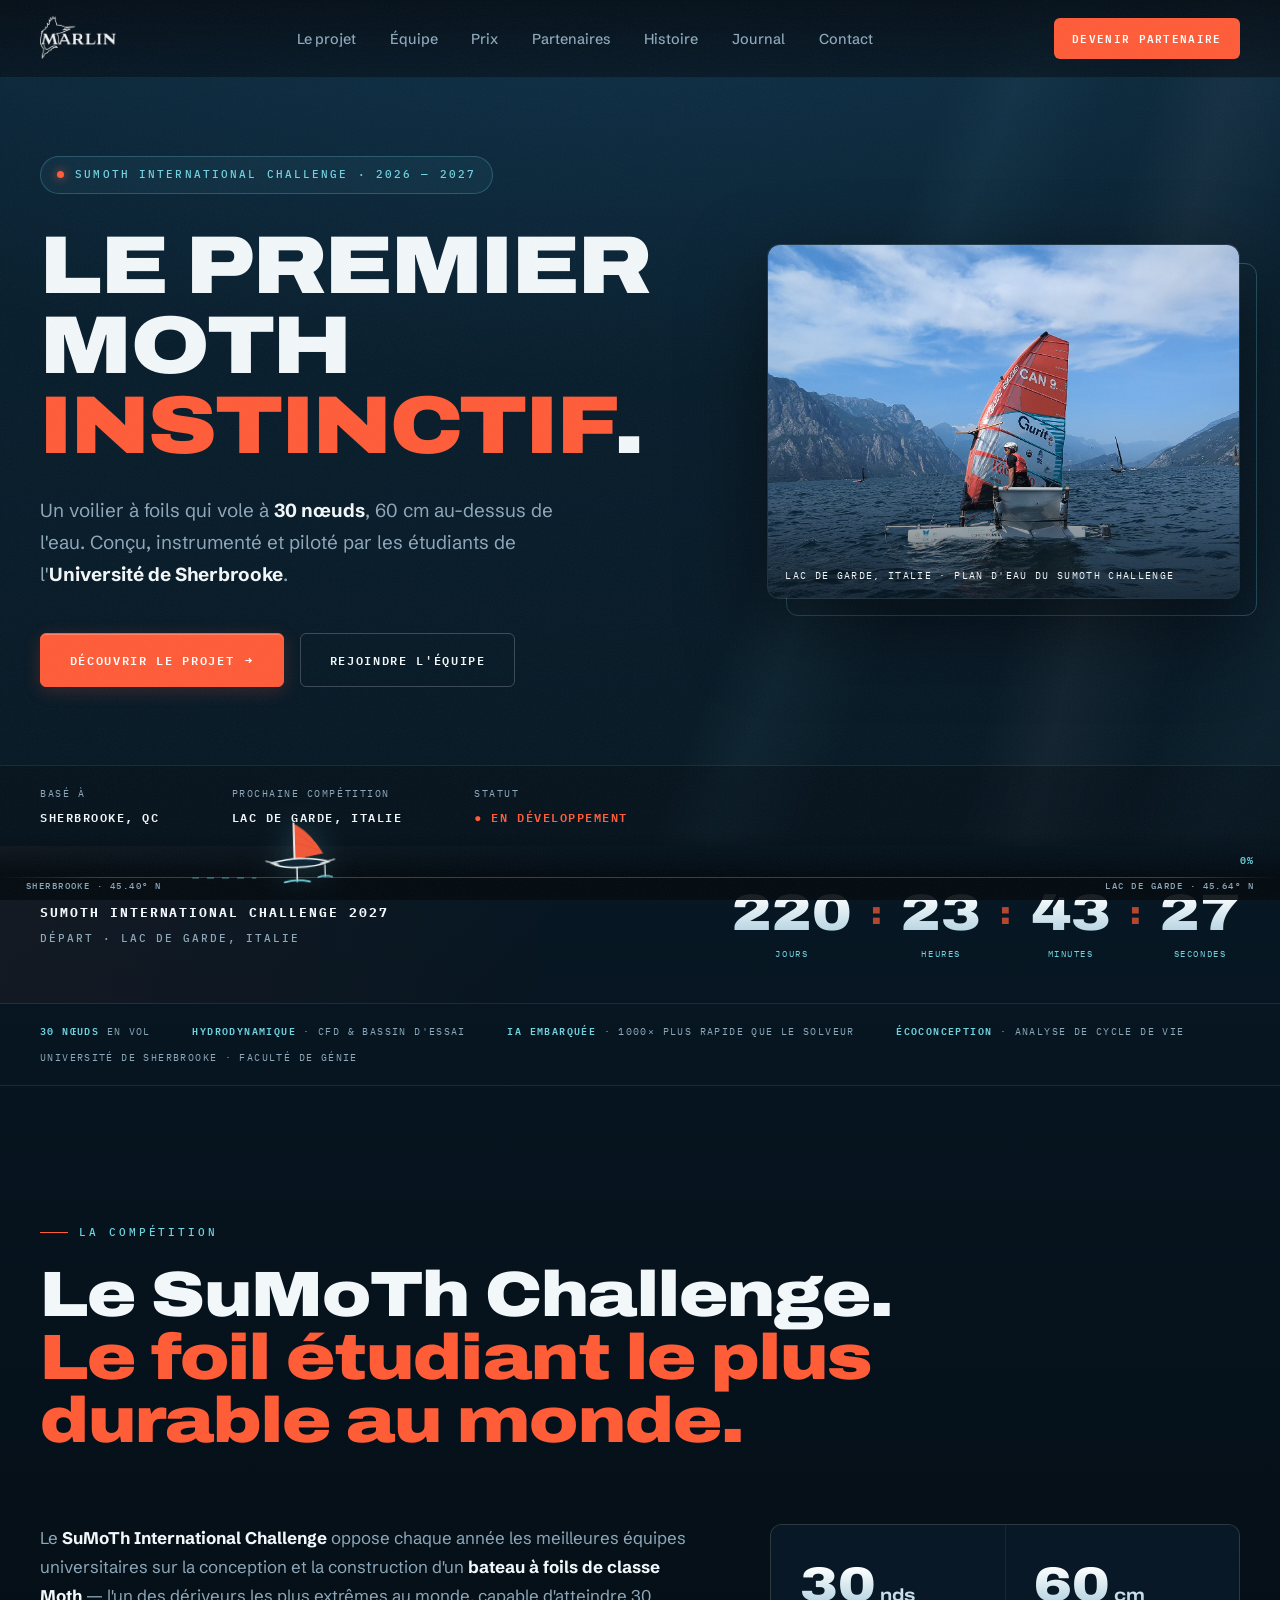
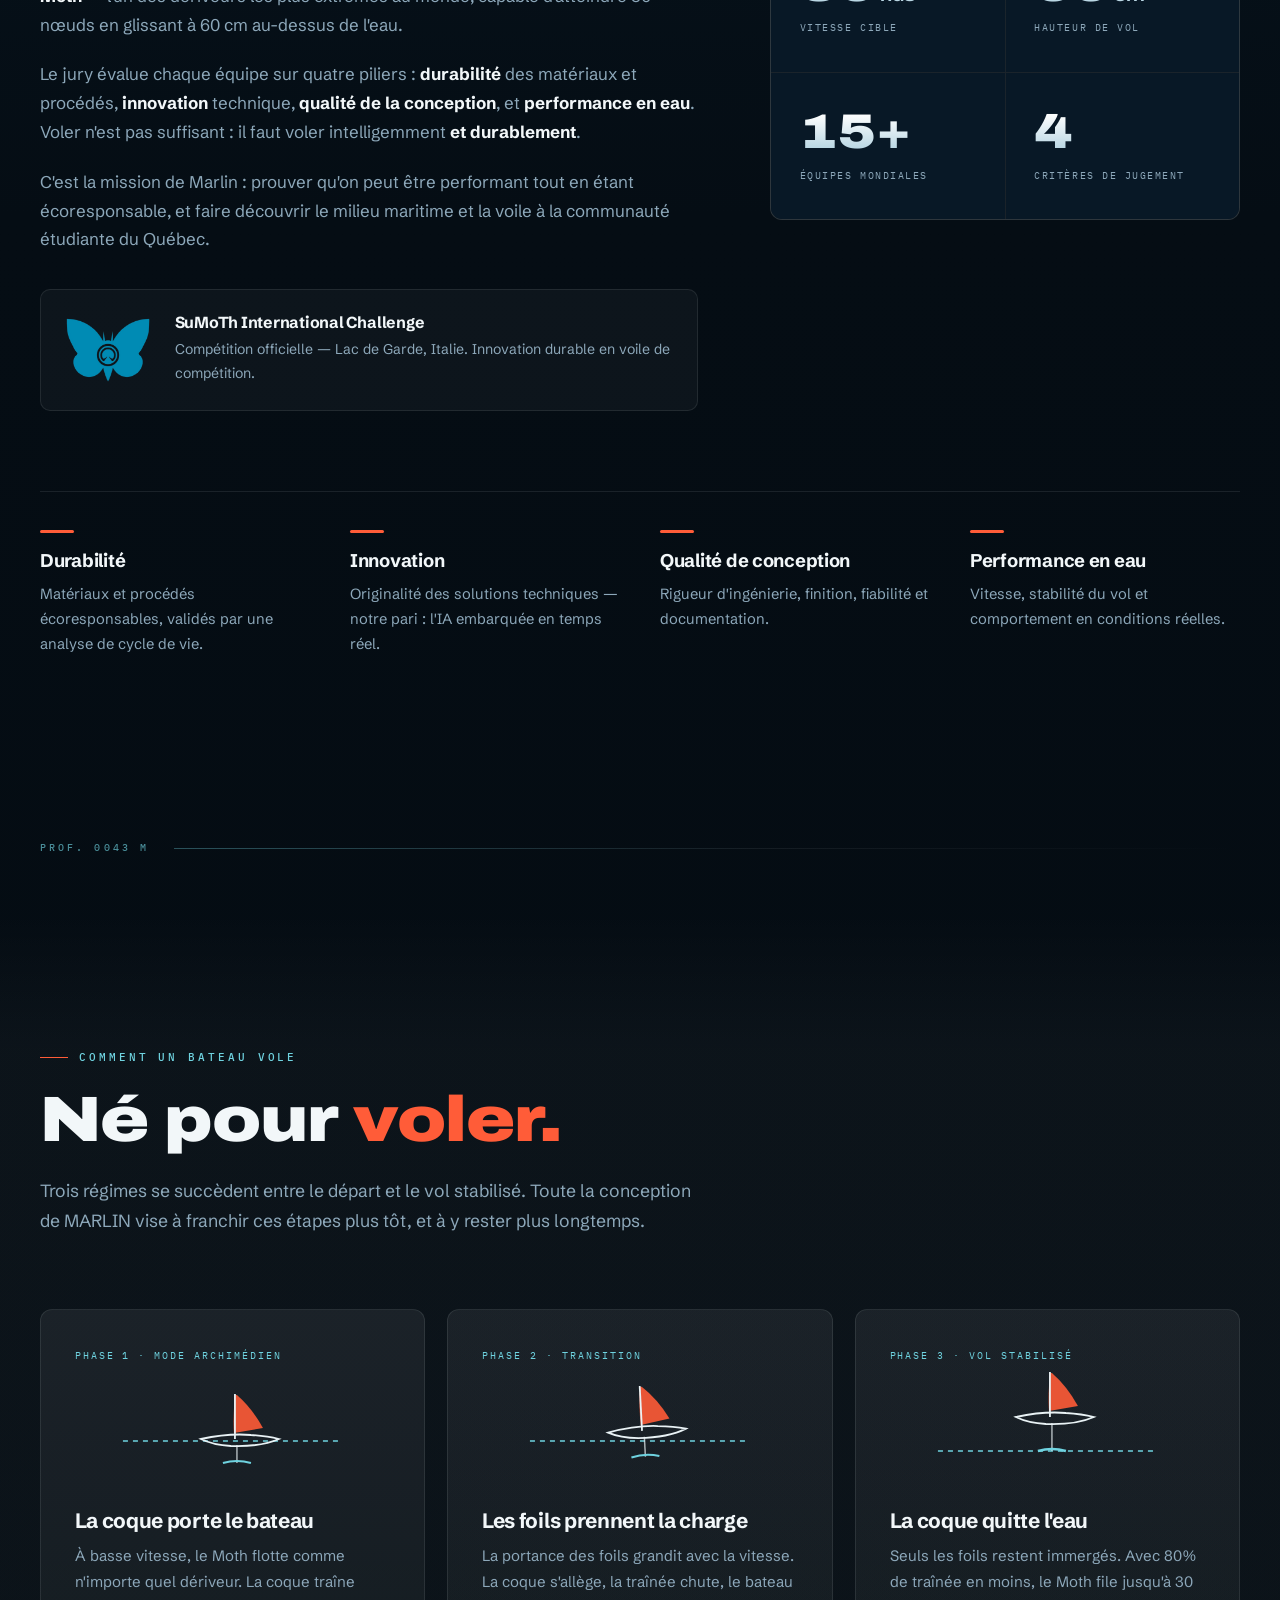
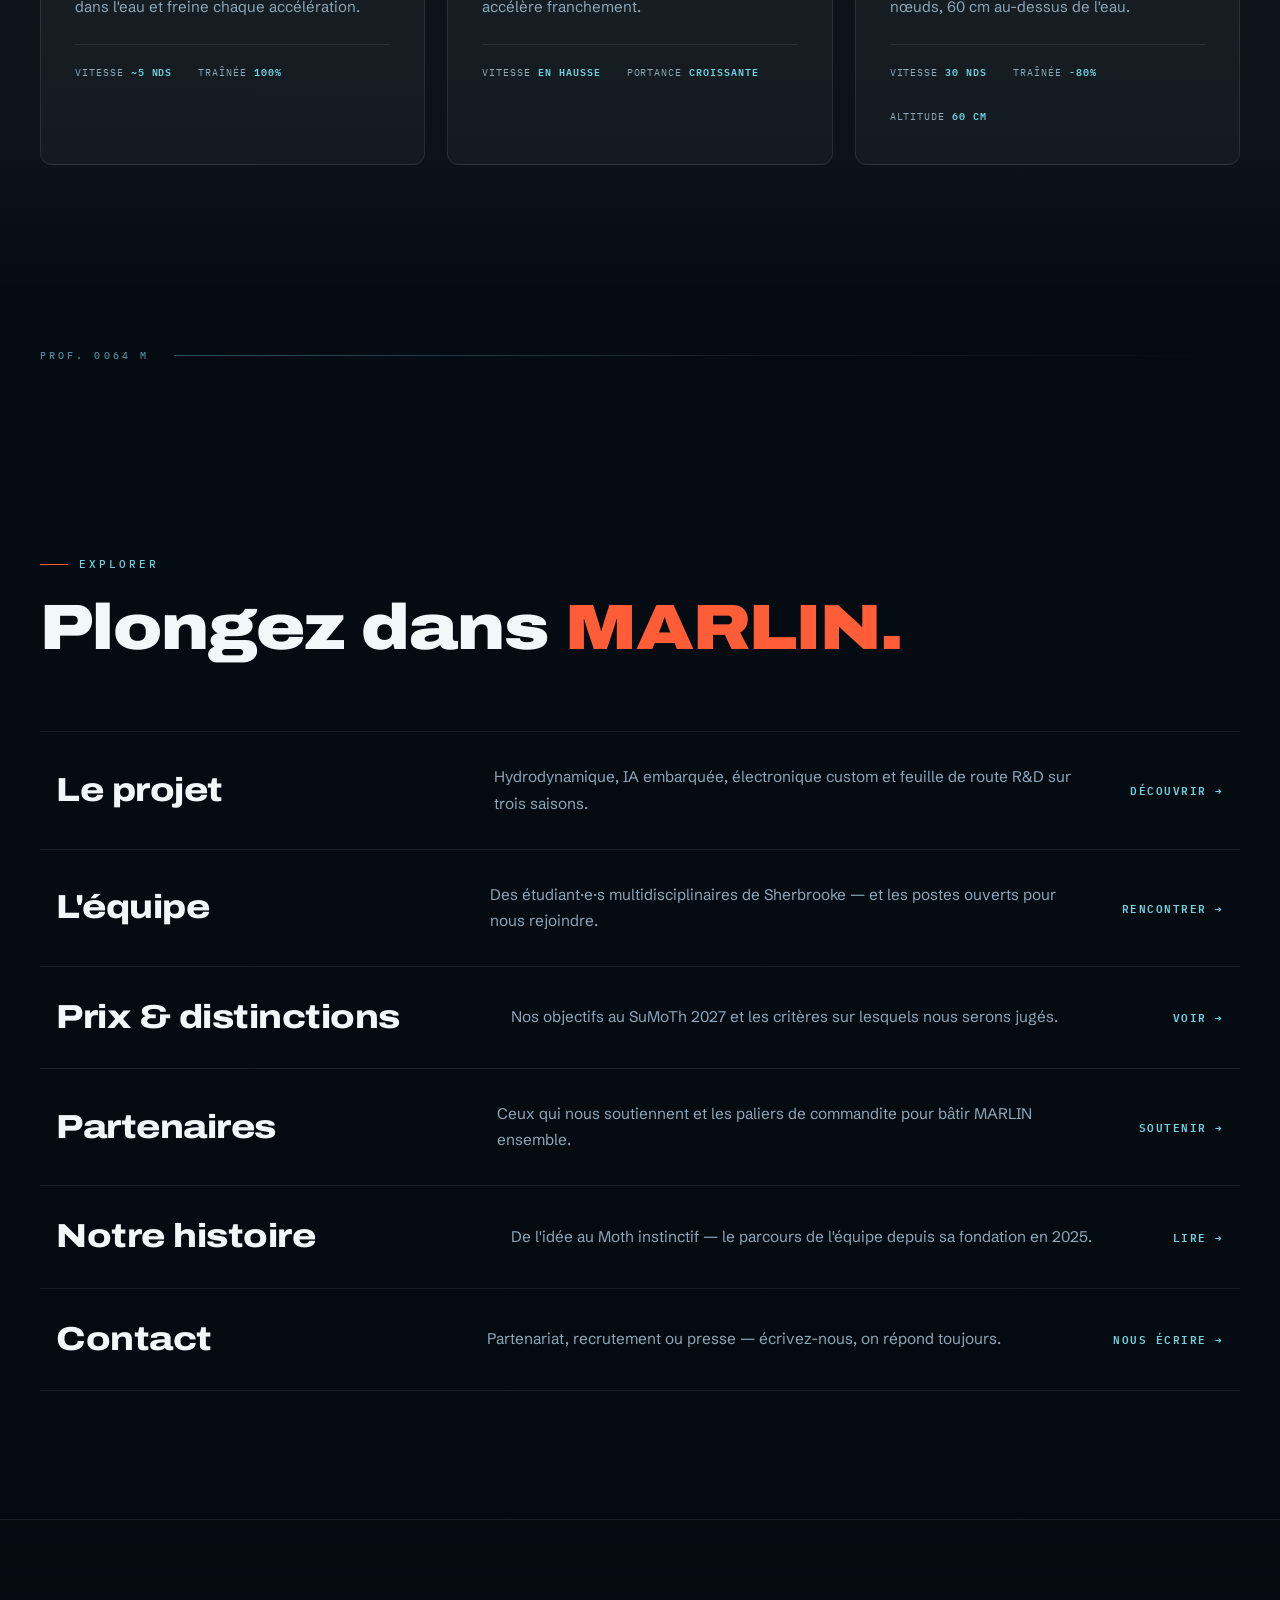
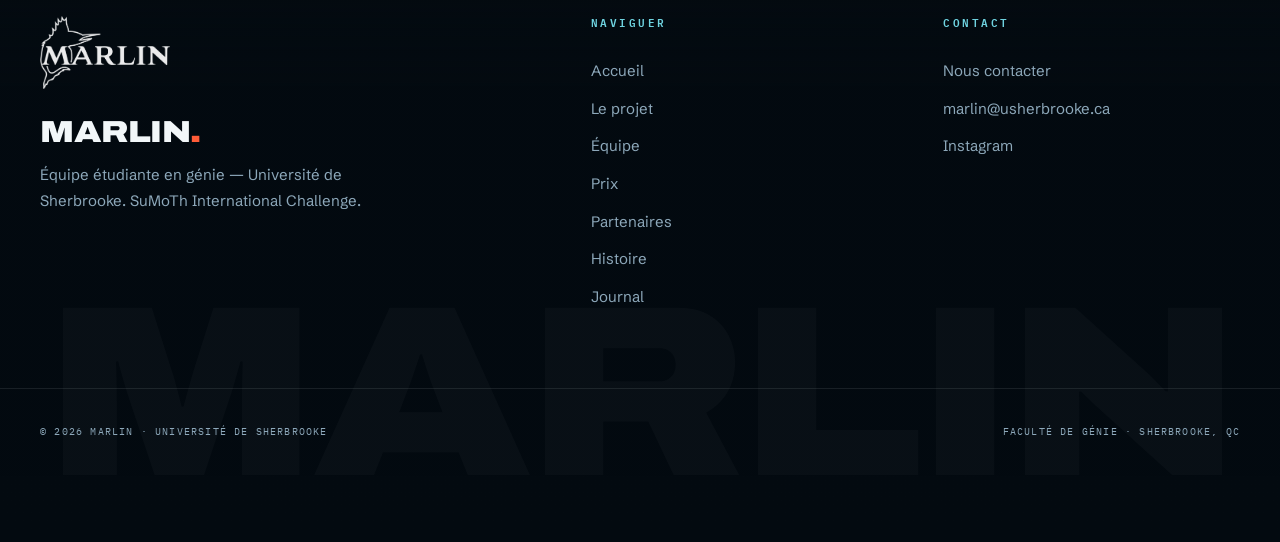
==== commit 08f04164: "2026-07-12" ====
--- a/index.html
+++ b/index.html
@@ -7,7 +7,7 @@
 <meta name="description" content="MARLIN — Équipe étudiante de l'Université de Sherbrooke concevant le premier Moth à foils instinctif pour le SuMoTh International Challenge 2027 au Lac de Garde, Italie.">
 <meta name="keywords" content="MARLIN, Moth, foil, SuMoTh, Université de Sherbrooke, bateau, voile, ingénierie, IA, CFD">
 <meta name="author" content="Équipe MARLIN — Université de Sherbrooke">
-<meta name="theme-color" content="#03101a">
+<meta name="theme-color" content="#050d14">
 
 <!-- Open Graph -->
 <meta property="og:type" content="website">
@@ -32,19 +32,10 @@
 
 <link rel="preconnect" href="https://fonts.googleapis.com">
 <link rel="preconnect" href="https://fonts.gstatic.com" crossorigin>
-<link href="https://fonts.googleapis.com/css2?family=Archivo:wght@400;500;700;900&family=Manrope:wght@300;400;500;600&family=JetBrains+Mono:wght@400;500&display=swap" rel="stylesheet">
+<link href="https://fonts.googleapis.com/css2?family=Archivo:wdth,wght@62.5..125,100..900&family=Schibsted+Grotesk:wght@400;500;700&family=IBM+Plex+Mono:wght@400;500;600&display=swap" rel="stylesheet">
 <link rel="stylesheet" href="style.css">
 </head>
 <body>
-
-<!-- Intro sonar (une fois par session) -->
-<div class="intro" id="intro">
-  <div class="intro-sonar"><div class="dot"></div></div>
-  <div class="intro-word"><span>M</span><span>A</span><span>R</span><span>L</span><span>I</span><span>N</span></div>
-  <div class="intro-bar"></div>
-</div>
-
-<div class="grid-bg"></div>
 
 <!-- ============ NAV ============ -->
 <nav id="nav">
@@ -59,8 +50,7 @@
     <li><a href="contact.html">Contact</a></li>
   </ul>
   <div class="nav-right">
-    <img src="media/UdeS_logo_h_noirHR.png" alt="Université de Sherbrooke" class="nav-udes">
-    <button class="lang" id="lang-toggle">FR / EN</button>
+    <a href="partenaires.html" class="nav-cta">Devenir partenaire</a>
     <button class="hamburger" id="hamburger" aria-label="Menu">
       <span></span><span></span><span></span>
     </button>
@@ -80,21 +70,15 @@
 
 <!-- ============ HERO ============ -->
 <section class="hero">
-  <canvas id="particles"></canvas>
-  <div class="spotlight spotlight-1"></div>
-  <div class="spotlight spotlight-2"></div>
-  <div class="spotlight spotlight-3"></div>
-
   <div class="hero-inner">
-    <!-- LEFT: text -->
     <div class="hero-content">
       <div class="hero-tag">
         <span class="dot"></span>
         SuMoTh International Challenge · 2026 — 2027
       </div>
-      <h1 class="display">MARLIN</h1>
+      <h1>Le premier Moth <span class="accent">instinctif</span>.</h1>
       <p class="hero-sub">
-        Le premier Moth <strong>instinctif</strong>.<br>
+        Un voilier à foils qui vole à <strong>30 nœuds</strong>, 60 cm au-dessus de l'eau.
         Conçu, instrumenté et piloté par les étudiants de l'<strong>Université de Sherbrooke</strong>.
       </p>
       <div class="hero-cta">
@@ -102,48 +86,48 @@
         <a href="equipe.html#recrutement" class="btn">Rejoindre l'équipe</a>
       </div>
     </div>
-    <!-- RIGHT: countdown -->
-    <div class="hero-right">
-      <div class="countdown" id="countdown">
-        <div class="countdown-item"><div class="countdown-val" id="cd-days">---</div><div class="countdown-label">Jours</div></div>
-        <div class="countdown-sep">:</div>
-        <div class="countdown-item"><div class="countdown-val" id="cd-hours">--</div><div class="countdown-label">Heures</div></div>
-        <div class="countdown-sep">:</div>
-        <div class="countdown-item"><div class="countdown-val" id="cd-mins">--</div><div class="countdown-label">Minutes</div></div>
-        <div class="countdown-sep">:</div>
-        <div class="countdown-item"><div class="countdown-val" id="cd-secs">--</div><div class="countdown-label">Secondes</div></div>
-      </div>
-      <div class="countdown-title">SuMoTh International Challenge — 2027</div>
-
-      <!-- Télémétrie simulée -->
-      <div class="telemetry" aria-hidden="true">
-        <div class="telemetry-head"><span class="rec"></span> Télémétrie embarquée · simulation</div>
-        <div class="telemetry-grid">
-          <div class="telemetry-cell"><div class="tk">Vitesse</div><div class="tv" id="tm-speed">27.4 <small>nds</small></div></div>
-          <div class="telemetry-cell"><div class="tk">Altitude foils</div><div class="tv" id="tm-alt">58 <small>cm</small></div></div>
-          <div class="telemetry-cell"><div class="tk">Angle d'attaque</div><div class="tv" id="tm-angle">2.6 <small>°</small></div></div>
-          <div class="telemetry-cell"><div class="tk">Acquisition</div><div class="tv" id="tm-hz">200 <small>Hz</small></div></div>
-        </div>
-      </div>
-    </div>
+    <figure class="hero-photo">
+      <img src="media/bateauProfil.png" alt="Moth à foils sur le Lac de Garde">
+      <figcaption>Lac de Garde, Italie · Plan d'eau du SuMoTh Challenge</figcaption>
+    </figure>
   </div>
 
   <div class="hero-meta">
-    <div class="item">Basé à<span>Sherbrooke, QC</span></div>
-    <div class="item">Prochaine compétition<span>Lac de Garde, Italie</span></div>
-    <div class="item">Statut<span style="color: var(--signal);">● En développement</span></div>
+    <div class="hero-meta-inner">
+      <div class="item">Basé à<span>Sherbrooke, QC</span></div>
+      <div class="item">Prochaine compétition<span>Lac de Garde, Italie</span></div>
+      <div class="item">Statut<span class="status">● En développement</span></div>
+    </div>
   </div>
 </section>
 
-<!-- ============ MARQUEE ============ -->
-<div class="marquee" aria-hidden="true">
-  <div class="marquee-track" id="marquee-track">
-    <span class="marquee-item"><strong>SuMoTh Challenge 2027</strong> · Lac de Garde, Italie</span>
-    <span class="marquee-item">30 nœuds en vol</span>
-    <span class="marquee-item"><strong>Hydrodynamique</strong> · CFD &amp; bassin d'essai</span>
-    <span class="marquee-item">IA embarquée · 1000× plus rapide que le solveur</span>
-    <span class="marquee-item"><strong>Écoconception</strong> · Analyse de cycle de vie</span>
-    <span class="marquee-item">Université de Sherbrooke · Faculté de génie</span>
+<!-- ============ COMPTE À REBOURS ============ -->
+<div class="countdown-band">
+  <div class="countdown-band-inner">
+    <div class="countdown-title">
+      <strong>SuMoTh International Challenge 2027</strong>
+      Départ · Lac de Garde, Italie
+    </div>
+    <div class="countdown" id="countdown">
+      <div class="countdown-item"><div class="countdown-val" id="cd-days">---</div><div class="countdown-label">Jours</div></div>
+      <div class="countdown-sep">:</div>
+      <div class="countdown-item"><div class="countdown-val" id="cd-hours">--</div><div class="countdown-label">Heures</div></div>
+      <div class="countdown-sep">:</div>
+      <div class="countdown-item"><div class="countdown-val" id="cd-mins">--</div><div class="countdown-label">Minutes</div></div>
+      <div class="countdown-sep">:</div>
+      <div class="countdown-item"><div class="countdown-val" id="cd-secs">--</div><div class="countdown-label">Secondes</div></div>
+    </div>
+  </div>
+</div>
+
+<!-- ============ MANIFESTE (faits) ============ -->
+<div class="manifest" aria-hidden="true">
+  <div class="manifest-inner">
+    <span><strong>30 nœuds</strong> en vol</span>
+    <span><strong>Hydrodynamique</strong> · CFD &amp; bassin d'essai</span>
+    <span><strong>IA embarquée</strong> · 1000× plus rapide que le solveur</span>
+    <span><strong>Écoconception</strong> · Analyse de cycle de vie</span>
+    <span>Université de Sherbrooke · Faculté de génie</span>
   </div>
 </div>
 
@@ -151,7 +135,7 @@
 <section class="defi" id="defi">
   <div class="container">
     <div class="section-head reveal">
-      <span class="label">01 — La compétition</span>
+      <span class="kicker">La compétition</span>
       <h2>Le SuMoTh Challenge.<br><span class="accent">Le foil étudiant le plus durable au monde.</span></h2>
     </div>
     <div class="defi-grid reveal">
@@ -168,104 +152,119 @@
         </div>
       </div>
       <div class="defi-stats">
-        <div class="stat"><div class="stat-num"><span data-count="30">0</span><span class="unit"> nds</span></div><div class="stat-label">Vitesse cible</div></div>
-        <div class="stat"><div class="stat-num"><span data-count="60">0</span><span class="unit"> cm</span></div><div class="stat-label">Hauteur de vol</div></div>
+        <div class="stat"><div class="stat-num"><span data-count="30">0</span><span class="unit">nds</span></div><div class="stat-label">Vitesse cible</div></div>
+        <div class="stat"><div class="stat-num"><span data-count="60">0</span><span class="unit">cm</span></div><div class="stat-label">Hauteur de vol</div></div>
         <div class="stat"><div class="stat-num"><span data-count="15" data-suffix="+">0</span></div><div class="stat-label">Équipes mondiales</div></div>
-        <div class="stat"><div class="stat-num"><span data-count="4" data-prefix="0">0</span></div><div class="stat-label">Critères de jugement</div></div>
-      </div>
+        <div class="stat"><div class="stat-num"><span data-count="4">0</span></div><div class="stat-label">Critères de jugement</div></div>
+      </div>
+    </div>
+    <div class="pillars">
+      <div class="pillar"><h3>Durabilité</h3><p>Matériaux et procédés écoresponsables, validés par une analyse de cycle de vie.</p></div>
+      <div class="pillar"><h3>Innovation</h3><p>Originalité des solutions techniques — notre pari : l'IA embarquée en temps réel.</p></div>
+      <div class="pillar"><h3>Qualité de conception</h3><p>Rigueur d'ingénierie, finition, fiabilité et documentation.</p></div>
+      <div class="pillar"><h3>Performance en eau</h3><p>Vitesse, stabilité du vol et comportement en conditions réelles.</p></div>
     </div>
   </div>
 </section>
 
-<!-- ============ FOILING : DÉCOLLAGE AU SCROLL ============ -->
-<section class="foiling" id="foiling">
-  <div class="foiling-sticky">
-    <div class="foiling-bg"></div>
-    <div class="fly-speedlines" id="fly-speedlines"></div>
-    <div class="foiling-waves">
-      <svg viewBox="0 0 2400 200" preserveAspectRatio="none" fill="none"><path d="M0 100Q300 50 600 100Q900 150 1200 100Q1500 50 1800 100Q2100 150 2400 100L2400 200L0 200Z" fill="rgba(0,225,255,0.05)" stroke="rgba(0,225,255,0.15)" stroke-width="1"/><path d="M0 130Q300 90 600 130Q900 170 1200 130Q1500 90 1800 130Q2100 170 2400 130L2400 200L0 200Z" fill="rgba(10,59,92,0.45)"/></svg>
-    </div>
-
-    <div class="foiling-stage">
-      <div class="foiling-head">
-        <span class="label">Scrollez — le bateau décolle</span>
-        <h2>Né pour<br><span class="accent">voler.</span></h2>
-      </div>
-
-      <div class="fly-hud" aria-hidden="true">
-        <div class="fly-row"><span class="k">Vitesse</span><span><span class="v" id="fly-speed">5</span> <span class="u">nds</span></span></div>
-        <div class="fly-row"><span class="k">Altitude</span><span><span class="v" id="fly-alt">0</span> <span class="u">cm</span></span></div>
-        <div class="fly-row"><span class="k">Traînée</span><span><span class="v" id="fly-drag">100</span> <span class="u">%</span></span></div>
-      </div>
-
-      <div class="alt-ruler"><span class="alt-label">60 cm</span><div class="alt-fill" id="alt-fill"></div></div>
-
-      <div class="foiling-boat" id="fly-boat">
-        <svg viewBox="0 0 400 250" fill="none" style="filter: drop-shadow(0 0 40px rgba(0,225,255,0.3));">
-          <path d="M50 120Q130 80 200 75Q280 70 350 120Q280 135 200 140Q130 140 50 120Z" stroke="#00e1ff" stroke-width="1.5" fill="rgba(0,225,255,0.06)"/>
-          <line x1="200" y1="80" x2="200" y2="10" stroke="#00e1ff" stroke-width="2"/>
-          <path d="M200 15L200 80L290 60Z" stroke="#00e1ff" stroke-width="1.2" fill="rgba(0,225,255,0.08)"/>
-          <path d="M200 35L260 50" stroke="#4aa3c4" stroke-width="0.6" opacity="0.5"/>
-          <path d="M200 55L275 57" stroke="#4aa3c4" stroke-width="0.6" opacity="0.5"/>
-          <line x1="200" y1="140" x2="200" y2="220" stroke="#00e1ff" stroke-width="1.5"/>
-          <path d="M140 220Q200 212 260 220Q200 228 140 220Z" stroke="#ff6b35" stroke-width="1.5" fill="rgba(255,107,53,0.12)"/>
-          <line x1="340" y1="135" x2="340" y2="195" stroke="#00e1ff" stroke-width="1.2"/>
-          <path d="M310 195Q340 190 370 195Q340 200 310 195Z" stroke="#ff6b35" stroke-width="1" fill="rgba(255,107,53,0.1)"/>
+<!-- ============ SOUS LA LIGNE DE FLOTTAISON : LE VOL ============ -->
+<div class="waterline" aria-hidden="true"></div>
+<section class="section--deep" id="vol">
+  <div class="container">
+    <div class="section-head reveal">
+      <span class="kicker">Comment un bateau vole</span>
+      <h2>Né pour <span class="accent">voler.</span></h2>
+      <p>Trois régimes se succèdent entre le départ et le vol stabilisé. Toute la conception de MARLIN vise à franchir ces étapes plus tôt, et à y rester plus longtemps.</p>
+    </div>
+    <div class="flight-phases">
+      <div class="flight-phase">
+        <span class="phase-step">Phase 1 · Mode archimédien</span>
+        <svg viewBox="0 0 220 84" fill="none" xmlns="http://www.w3.org/2000/svg" aria-hidden="true">
+          <line x1="0" y1="52" x2="220" y2="52" stroke="#6fd3e0" stroke-width="1.5" stroke-dasharray="5 5"/>
+          <path d="M112 6 Q110 28 111 44 L140 39 Q129 19 114 6 Z" fill="#ff5c38" opacity="0.9"/>
+          <line x1="112" y1="5" x2="112" y2="50" stroke="#e9f2f5" stroke-width="1.8"/>
+          <path d="M78 50 Q106 44 128 46 Q144 47 156 50 Q138 58 108 57 Q90 56 78 50 Z" fill="none" stroke="#e9f2f5" stroke-width="1.8"/>
+          <line x1="114" y1="56" x2="114" y2="74" stroke="#e9f2f5" stroke-width="1.5" opacity="0.7"/>
+          <path d="M100 74 Q114 70 128 74" stroke="#6fd3e0" stroke-width="2" fill="none"/>
         </svg>
-      </div>
-
-      <div class="fly-caption">
-        <span class="phase-tag" id="fly-phase">Phase 01 — Mode archimédien</span>
-        <p id="fly-text">À basse vitesse, la coque porte le bateau. La traînée est maximale.</p>
-        <div class="fly-progress"><span id="fly-progress-bar"></span></div>
+        <h3>La coque porte le bateau</h3>
+        <p>À basse vitesse, le Moth flotte comme n'importe quel dériveur. La coque traîne dans l'eau et freine chaque accélération.</p>
+        <div class="data-row"><span>Vitesse <b>~5 nds</b></span><span>Traînée <b>100%</b></span></div>
+      </div>
+      <div class="flight-phase">
+        <span class="phase-step">Phase 2 · Transition</span>
+        <svg viewBox="0 0 220 84" fill="none" xmlns="http://www.w3.org/2000/svg" aria-hidden="true">
+          <line x1="0" y1="52" x2="220" y2="52" stroke="#6fd3e0" stroke-width="1.5" stroke-dasharray="5 5"/>
+          <g transform="translate(0,-8) rotate(-3 110 48)">
+            <path d="M112 6 Q110 28 111 44 L140 39 Q129 19 114 6 Z" fill="#ff5c38" opacity="0.9"/>
+            <line x1="112" y1="5" x2="112" y2="50" stroke="#e9f2f5" stroke-width="1.8"/>
+            <path d="M78 50 Q106 44 128 46 Q144 47 156 50 Q138 58 108 57 Q90 56 78 50 Z" fill="none" stroke="#e9f2f5" stroke-width="1.8"/>
+            <line x1="114" y1="56" x2="114" y2="76" stroke="#e9f2f5" stroke-width="1.5" opacity="0.7"/>
+            <path d="M100 76 Q114 72 128 76" stroke="#6fd3e0" stroke-width="2" fill="none"/>
+          </g>
+        </svg>
+        <h3>Les foils prennent la charge</h3>
+        <p>La portance des foils grandit avec la vitesse. La coque s'allège, la traînée chute, le bateau accélère franchement.</p>
+        <div class="data-row"><span>Vitesse <b>en hausse</b></span><span>Portance <b>croissante</b></span></div>
+      </div>
+      <div class="flight-phase">
+        <span class="phase-step">Phase 3 · Vol stabilisé</span>
+        <svg viewBox="0 0 220 84" fill="none" xmlns="http://www.w3.org/2000/svg" aria-hidden="true">
+          <line x1="0" y1="62" x2="220" y2="62" stroke="#6fd3e0" stroke-width="1.5" stroke-dasharray="5 5"/>
+          <g transform="translate(0,-22)">
+            <path d="M112 6 Q110 28 111 44 L140 39 Q129 19 114 6 Z" fill="#ff5c38" opacity="0.9"/>
+            <line x1="112" y1="5" x2="112" y2="50" stroke="#e9f2f5" stroke-width="1.8"/>
+            <path d="M78 50 Q106 44 128 46 Q144 47 156 50 Q138 58 108 57 Q90 56 78 50 Z" fill="none" stroke="#e9f2f5" stroke-width="1.8"/>
+            <line x1="114" y1="56" x2="114" y2="84" stroke="#e9f2f5" stroke-width="1.5" opacity="0.7"/>
+            <path d="M100 84 Q114 80 128 84" stroke="#6fd3e0" stroke-width="2.4" fill="none"/>
+          </g>
+        </svg>
+        <h3>La coque quitte l'eau</h3>
+        <p>Seuls les foils restent immergés. Avec 80% de traînée en moins, le Moth file jusqu'à 30 nœuds, 60 cm au-dessus de l'eau.</p>
+        <div class="data-row"><span>Vitesse <b>30 nds</b></span><span>Traînée <b>-80%</b></span><span>Altitude <b>60 cm</b></span></div>
       </div>
     </div>
   </div>
 </section>
-
-<!-- ============ APERÇU / EXPLORER ============ -->
+<div class="waterline waterline--up" aria-hidden="true"></div>
+
+<!-- ============ EXPLORER ============ -->
 <section class="explore" id="explorer">
   <div class="container">
-    <div class="section-head reveal" style="text-align:center;">
-      <span class="label">02 — Explorer</span>
-      <h2 style="margin:0 auto;">Plongez dans <span class="accent">MARLIN.</span></h2>
-    </div>
-    <div class="explore-grid reveal">
-      <a href="projet.html" class="explore-card">
-        <div class="num">/ 01</div>
+    <div class="section-head reveal">
+      <span class="kicker">Explorer</span>
+      <h2>Plongez dans <span class="accent">MARLIN.</span></h2>
+    </div>
+    <div class="explore-list">
+      <a href="projet.html" class="explore-row">
         <h3>Le projet</h3>
-        <p>Hydrodynamique, IA embarquée, électronique custom et feuille de route R&D sur trois saisons.</p>
-        <span class="go">Découvrir <span class="arr">→</span></span>
-      </a>
-      <a href="equipe.html" class="explore-card">
-        <div class="num">/ 02</div>
+        <p>Hydrodynamique, IA embarquée, électronique custom et feuille de route R&amp;D sur trois saisons.</p>
+        <span class="go">Découvrir →</span>
+      </a>
+      <a href="equipe.html" class="explore-row">
         <h3>L'équipe</h3>
         <p>Des étudiant·e·s multidisciplinaires de Sherbrooke — et les postes ouverts pour nous rejoindre.</p>
-        <span class="go">Rencontrer <span class="arr">→</span></span>
-      </a>
-      <a href="prix.html" class="explore-card">
-        <div class="num">/ 03</div>
+        <span class="go">Rencontrer →</span>
+      </a>
+      <a href="prix.html" class="explore-row">
         <h3>Prix &amp; distinctions</h3>
         <p>Nos objectifs au SuMoTh 2027 et les critères sur lesquels nous serons jugés.</p>
-        <span class="go">Voir <span class="arr">→</span></span>
-      </a>
-      <a href="partenaires.html" class="explore-card">
-        <div class="num">/ 04</div>
+        <span class="go">Voir →</span>
+      </a>
+      <a href="partenaires.html" class="explore-row">
         <h3>Partenaires</h3>
         <p>Ceux qui nous soutiennent et les paliers de commandite pour bâtir MARLIN ensemble.</p>
-        <span class="go">Soutenir <span class="arr">→</span></span>
-      </a>
-      <a href="histoire.html" class="explore-card">
-        <div class="num">/ 05</div>
+        <span class="go">Soutenir →</span>
+      </a>
+      <a href="histoire.html" class="explore-row">
         <h3>Notre histoire</h3>
         <p>De l'idée au Moth instinctif — le parcours de l'équipe depuis sa fondation en 2025.</p>
-        <span class="go">Lire <span class="arr">→</span></span>
-      </a>
-      <a href="contact.html" class="explore-card">
-        <div class="num">/ 06</div>
+        <span class="go">Lire →</span>
+      </a>
+      <a href="contact.html" class="explore-row">
         <h3>Contact</h3>
         <p>Partenariat, recrutement ou presse — écrivez-nous, on répond toujours.</p>
-        <span class="go">Nous écrire <span class="arr">→</span></span>
+        <span class="go">Nous écrire →</span>
       </a>
     </div>
   </div>
@@ -276,10 +275,8 @@
   <div class="footer-grid">
     <div class="footer-brand">
       <img src="media/LogoMarlin.png" alt="MARLIN" class="footer-logo">
-      <div class="footer-brand-text">
-        <h3>MARLIN.</h3>
-        <p>Équipe étudiante en génie — Université de Sherbrooke. SuMoTh International Challenge.</p>
-      </div>
+      <h3>MARLIN<span class="accent">.</span></h3>
+      <p>Équipe étudiante en génie — Université de Sherbrooke. SuMoTh International Challenge.</p>
     </div>
     <div class="footer-col">
       <h4>Naviguer</h4>
@@ -300,221 +297,11 @@
   </div>
   <div class="footer-bottom">
     <div>© 2026 MARLIN · Université de Sherbrooke</div>
-    <img src="media/UdeS_logo_h_noirHR.png" alt="UdeS" class="footer-udes">
     <div>Faculté de génie · Sherbrooke, QC</div>
   </div>
 </footer>
 
 <script src="main.js"></script>
-<script>
-// ============ HERO PARTICLES ============
-const canvas = document.getElementById('particles');
-const ctx = canvas.getContext('2d');
-let heroP = [], w, h;
-
-function resize() {
-  w = canvas.width = canvas.offsetWidth;
-  h = canvas.height = canvas.offsetHeight;
-  heroP = [];
-  const count = Math.floor((w * h) / 16000);
-  for (let i = 0; i < count; i++) {
-    heroP.push({
-      x: Math.random() * w, y: Math.random() * h,
-      vx: (Math.random() - 0.5) * 0.25, vy: (Math.random() - 0.5) * 0.2 - 0.03,
-      r: Math.random() * 1.5 + 0.3, a: Math.random() * 0.5 + 0.1
-    });
-  }
-}
-resize();
-window.addEventListener('resize', resize);
-
-// Interaction curseur : les particules proches sont reliées et légèrement repoussées
-let mouseX = -9999, mouseY = -9999;
-canvas.parentElement.addEventListener('pointermove', (e) => {
-  const r = canvas.getBoundingClientRect();
-  mouseX = e.clientX - r.left; mouseY = e.clientY - r.top;
-}, { passive: true });
-canvas.parentElement.addEventListener('pointerleave', () => { mouseX = -9999; mouseY = -9999; });
-
-let t = 0;
-function drawHero() {
-  ctx.clearRect(0, 0, w, h);
-  t += 0.003;
-
-  for (let i = 0; i < heroP.length; i++) {
-    const p = heroP[i];
-    for (let j = i + 1; j < heroP.length; j++) {
-      const q = heroP[j];
-      const dx = p.x - q.x, dy = p.y - q.y;
-      const d = Math.sqrt(dx * dx + dy * dy);
-      if (d < 140) {
-        ctx.strokeStyle = `rgba(0, 225, 255, ${(1 - d / 140) * 0.12})`;
-        ctx.lineWidth = 0.5;
-        ctx.beginPath(); ctx.moveTo(p.x, p.y); ctx.lineTo(q.x, q.y); ctx.stroke();
-      }
-    }
-  }
-  heroP.forEach(p => {
-    // Répulsion douce autour du curseur + fil lumineux
-    const mdx = p.x - mouseX, mdy = p.y - mouseY;
-    const md = Math.sqrt(mdx * mdx + mdy * mdy);
-    if (md < 160 && md > 0.1) {
-      const f = (1 - md / 160) * 0.35;
-      p.x += (mdx / md) * f; p.y += (mdy / md) * f;
-      ctx.strokeStyle = `rgba(0, 225, 255, ${(1 - md / 160) * 0.25})`;
-      ctx.lineWidth = 0.5;
-      ctx.beginPath(); ctx.moveTo(p.x, p.y); ctx.lineTo(mouseX, mouseY); ctx.stroke();
-    }
-    p.x += p.vx; p.y += p.vy;
-    if (p.x < 0) p.x = w; if (p.x > w) p.x = 0;
-    if (p.y < 0) p.y = h; if (p.y > h) p.y = 0;
-    ctx.fillStyle = `rgba(0, 225, 255, ${p.a})`;
-    ctx.beginPath(); ctx.arc(p.x, p.y, p.r, 0, Math.PI * 2); ctx.fill();
-  });
-
-  // Sonar rings
-  const ringX = w * 0.7, ringY = h * 0.5;
-  for (let i = 0; i < 3; i++) {
-    const phase = (t * 2 + i * 0.33) % 1;
-    const radius = phase * 200;
-    ctx.strokeStyle = `rgba(0, 225, 255, ${(1 - phase) * 0.08})`;
-    ctx.lineWidth = 1;
-    ctx.beginPath(); ctx.arc(ringX, ringY, radius, 0, Math.PI * 2); ctx.stroke();
-  }
-
-  // Océan : houle superposée au bas du héros
-  for (let layer = 0; layer < 3; layer++) {
-    const baseY = h * (0.86 + layer * 0.045);
-    const amp = 7 + layer * 5;
-    const speed = t * (30 + layer * 18);
-    const alpha = 0.10 - layer * 0.025;
-    ctx.beginPath();
-    ctx.moveTo(0, h);
-    for (let x = 0; x <= w; x += 8) {
-      const y = baseY
-        + Math.sin(x * 0.008 + speed) * amp
-        + Math.sin(x * 0.021 - speed * 0.7) * amp * 0.4;
-      ctx.lineTo(x, y);
-    }
-    ctx.lineTo(w, h);
-    ctx.closePath();
-    const grad = ctx.createLinearGradient(0, h * 0.84, 0, h);
-    grad.addColorStop(0, `rgba(0, 225, 255, ${alpha})`);
-    grad.addColorStop(1, 'rgba(10, 59, 92, 0.05)');
-    ctx.fillStyle = grad;
-    ctx.fill();
-    ctx.strokeStyle = `rgba(0, 225, 255, ${alpha * 1.6})`;
-    ctx.lineWidth = 1;
-    ctx.stroke();
-  }
-
-  requestAnimationFrame(drawHero);
-}
-drawHero();
-
-// ============ COUNTDOWN ============
-const COMP_DATE = new Date('2027-07-15T09:00:00+02:00'); // Lac de Garde, Italy
-function updateCountdown() {
-  const now = new Date();
-  let diff = COMP_DATE - now;
-  if (diff < 0) diff = 0;
-  const d = Math.floor(diff / 86400000);
-  const h = Math.floor((diff % 86400000) / 3600000);
-  const m = Math.floor((diff % 3600000) / 60000);
-  const s = Math.floor((diff % 60000) / 1000);
-  document.getElementById('cd-days').textContent = String(d).padStart(3, '0');
-  document.getElementById('cd-hours').textContent = String(h).padStart(2, '0');
-  document.getElementById('cd-mins').textContent = String(m).padStart(2, '0');
-  document.getElementById('cd-secs').textContent = String(s).padStart(2, '0');
-}
-updateCountdown();
-setInterval(updateCountdown, 1000);
-
-// ============ INTRO SONAR (une fois par session) ============
-const intro = document.getElementById('intro');
-if (sessionStorage.getItem('marlin-intro')) {
-  intro.remove();
-} else {
-  sessionStorage.setItem('marlin-intro', '1');
-  document.body.style.overflow = 'hidden';
-  setTimeout(() => {
-    intro.classList.add('done');
-    document.body.style.overflow = '';
-    setTimeout(() => intro.remove(), 800);
-  }, 1400);
-}
-
-// ============ TÉLÉMÉTRIE SIMULÉE ============
-(function telemetry() {
-  const walk = (cur, target, jitter) => cur + (target - cur) * 0.05 + (Math.random() - 0.5) * jitter;
-  let sp = 27.4, al = 58, an = 2.6;
-  const elS = document.getElementById('tm-speed');
-  const elA = document.getElementById('tm-alt');
-  const elN = document.getElementById('tm-angle');
-  const elH = document.getElementById('tm-hz');
-  if (!elS) return;
-  setInterval(() => {
-    sp = walk(sp, 27.5, 0.9); al = walk(al, 58, 2.4); an = walk(an, 2.5, 0.5);
-    elS.innerHTML = sp.toFixed(1) + ' <small>nds</small>';
-    elA.innerHTML = Math.round(al) + ' <small>cm</small>';
-    elN.innerHTML = an.toFixed(1) + ' <small>°</small>';
-    elH.innerHTML = (199 + ((Math.random() * 3) | 0)) + ' <small>Hz</small>';
-  }, 180);
-})();
-
-// ============ DÉCOLLAGE AU SCROLL ============
-(function flightScene() {
-  const section = document.getElementById('foiling');
-  const boat = document.getElementById('fly-boat');
-  if (!section || !boat) return;
-  const elSpeed = document.getElementById('fly-speed');
-  const elAlt = document.getElementById('fly-alt');
-  const elDrag = document.getElementById('fly-drag');
-  const elPhase = document.getElementById('fly-phase');
-  const elText = document.getElementById('fly-text');
-  const altFill = document.getElementById('alt-fill');
-  const speedlines = document.getElementById('fly-speedlines');
-  const progressBar = document.getElementById('fly-progress-bar');
-
-  const PHASES = [
-    ['Phase 01 — Mode archimédien', 'À basse vitesse, la coque porte le bateau. La traînée est maximale.'],
-    ['Phase 02 — Transition', 'Les foils génèrent de la portance. La coque s\'allège, le bateau accélère.'],
-    ['Phase 03 — Vol stabilisé', 'La coque quitte l\'eau. Seuls les foils restent immergés : -80% de traînée.']
-  ];
-  let phaseIdx = -1;
-  const reduce = window.matchMedia('(prefers-reduced-motion: reduce)').matches;
-
-  function update() {
-    const rect = section.getBoundingClientRect();
-    const track = rect.height - window.innerHeight;
-    let p = track > 0 ? Math.min(Math.max(-rect.top / track, 0), 1) : 1;
-    if (reduce) p = 1;
-    const e = p < 0.5 ? 2 * p * p : 1 - Math.pow(-2 * p + 2, 2) / 2; // easeInOut
-
-    // Bateau : monte de l'eau jusqu'au vol + assiette qui se cabre puis se stabilise
-    const lift = e * (window.innerHeight * 0.22);
-    const pitch = Math.sin(e * Math.PI) * -4;
-    const bob = Math.sin(performance.now() / 600) * (1 - e) * 5;
-    boat.style.transform = `translateX(-50%) translateY(${(-lift + bob).toFixed(1)}px) rotate(${pitch.toFixed(2)}deg)`;
-
-    elSpeed.textContent = Math.round(5 + 25 * e);
-    elAlt.textContent = Math.round(60 * e);
-    elDrag.textContent = Math.round(100 - 80 * e);
-    altFill.style.height = (e * 100).toFixed(1) + '%';
-    speedlines.style.opacity = Math.max(0, (e - 0.55) * 1.6).toFixed(2);
-    progressBar.style.transform = `scaleX(${p.toFixed(3)})`;
-
-    const idx = p < 0.33 ? 0 : p < 0.72 ? 1 : 2;
-    if (idx !== phaseIdx) {
-      phaseIdx = idx;
-      elPhase.textContent = PHASES[idx][0];
-      elText.textContent = PHASES[idx][1];
-    }
-  }
-  if (reduce) { update(); return; }
-  (function loop() { update(); requestAnimationFrame(loop); })();
-})();
-</script>
 
 </body>
 </html>
--- a/style.css
+++ b/style.css
@@ -1,1876 +1,2027 @@
 /* ============================================================
-   MARLIN — Feuille de style partagée
-   Palette « abyss / signal » — Université de Sherbrooke
+   MARLIN — Abysse cinématique
+   Dégradés de profondeur · écume · corail voile · aqua donnée
+   La page descend de la surface vers l'abysse.
    ============================================================ */
+
 :root {
-  --abyss: #03101a;
-  --deep: #061b2e;
-  --ocean: #0a3b5c;
-  --surface: #1a6e9c;
-  --signal: #00e1ff;
-  --signal-dim: #4aa3c4;
-  --foam: #e8f4f8;
-  --foam-dim: #94adb8;
-  --rust: #ff6b35;
-  --gold: #ffd700;
-  --silver: #c0c0c0;
-  --platine: #e5e4e2;
-  --grid: rgba(0, 225, 255, 0.06);
-}
+  --abyss-0: #030a10;
+  --abyss-1: #050d14;
+  --abyss-2: #081826;
+  --abyss-3: #0c2536;
+  --surface-glow: #10344e;
+  --panel: rgba(242, 247, 249, 0.035);
+  --panel-2: rgba(242, 247, 249, 0.065);
+  --foam: #f2f7f9;
+  --foam-dim: #8da8ba;
+  --line: rgba(242, 247, 249, 0.09);
+  --line-strong: rgba(242, 247, 249, 0.22);
+  --coral: #ff5c38;
+  --coral-soft: #ff8266;
+  --coral-deep: #d94422;
+  --aqua: #6fd3e0;
+  --aqua-deep: #3c96a8;
+  --font-display: 'Archivo', 'Schibsted Grotesk', system-ui, sans-serif;
+  --font-sans: 'Schibsted Grotesk', system-ui, sans-serif;
+  --font-mono: 'IBM Plex Mono', ui-monospace, monospace;
+  --nav-h: 78px;
+  --voyage-h: 66px;
+}
+
 * { margin: 0; padding: 0; box-sizing: border-box; }
 html { scroll-behavior: smooth; }
+
 body {
-  background: var(--abyss);
-  color: var(--foam);
-  font-family: 'Manrope', sans-serif;
-  font-weight: 300;
-  line-height: 1.6;
+  color: var(--foam);
+  font-family: var(--font-sans);
+  font-weight: 400;
+  font-size: 1rem;
+  line-height: 1.7;
   overflow-x: hidden;
-}
-.label {
-  font-family: 'JetBrains Mono', monospace;
-  font-size: 11px;
-  text-transform: uppercase;
-  letter-spacing: 0.25em;
-  color: var(--signal);
+  padding-bottom: var(--voyage-h);
+  background-color: var(--abyss-1);
+  /* Lumière de surface en haut, abysse en bas : la page « plonge » */
+  background-image:
+    radial-gradient(ellipse 130% 46rem at 50% -8rem, var(--surface-glow) 0%, rgba(16, 52, 78, 0) 70%),
+    linear-gradient(to bottom, #082031 0%, var(--abyss-1) 34%, var(--abyss-0) 100%);
+  background-repeat: no-repeat;
+  background-size: 100% 100%;
+}
+
+/* Grain de film — tue les aplats numériques */
+body::after {
+  content: '';
+  position: fixed;
+  inset: 0;
+  z-index: 300;
+  pointer-events: none;
+  opacity: 0.05;
+  background-image: url("data:image/svg+xml,%3Csvg xmlns='http://www.w3.org/2000/svg' width='180' height='180'%3E%3Cfilter id='n'%3E%3CfeTurbulence type='fractalNoise' baseFrequency='0.85' numOctaves='2' stitchTiles='stitch'/%3E%3CfeColorMatrix type='saturate' values='0'/%3E%3C/filter%3E%3Crect width='180' height='180' filter='url(%23n)'/%3E%3C/svg%3E");
+}
+
+::selection { background: var(--coral); color: #fff; }
+
+img { max-width: 100%; display: block; }
+a { color: inherit; }
+
+.js body { opacity: 0; transition: opacity 0.4s ease; }
+.js body.page-loaded { opacity: 1; }
+
+h1, h2 {
+  font-family: var(--font-display);
+  font-stretch: 118%;
+  font-weight: 900;
+  letter-spacing: -0.015em;
+  line-height: 0.98;
+}
+h3, h4 { font-weight: 700; letter-spacing: -0.015em; line-height: 1.12; }
+
+/* ============ UTILITAIRES ============ */
+.container { max-width: 1280px; margin: 0 auto; padding: 0 2.5rem; }
+
+section { position: relative; padding: 8rem 0; }
+
+.kicker {
+  font-family: var(--font-mono);
+  font-size: 0.7rem;
+  font-weight: 500;
+  text-transform: uppercase;
+  letter-spacing: 0.26em;
+  color: var(--aqua);
+  display: inline-flex;
+  align-items: center;
+  gap: 0.7rem;
+}
+.kicker::before {
+  content: '';
+  width: 28px; height: 1px;
+  background: var(--coral);
+}
+
+.section-head { margin-bottom: 4.5rem; max-width: 920px; }
+.section-head .kicker { margin-bottom: 1.4rem; }
+.section-head h2 {
+  font-size: clamp(2.4rem, 5vw, 4.2rem);
+  color: var(--foam);
+}
+.section-head h2 .accent { color: var(--coral); }
+.section-head p {
+  margin-top: 1.6rem;
+  font-size: 1.1rem;
+  color: var(--foam-dim);
+  max-width: 660px;
+}
+p { color: var(--foam-dim); }
+
+/* Bande immergée : voile de lumière qui se fond dans la colonne d'eau */
+.section--deep {
+  background: linear-gradient(to bottom,
+    transparent,
+    rgba(242, 247, 249, 0.032) 14%,
+    rgba(242, 247, 249, 0.032) 86%,
+    transparent);
+}
+
+/* Lignes de profondeur — transitions entre sections, façon relevé
+   bathymétrique. Le libellé PROF. est calculé par main.js. */
+.waterline {
+  display: flex;
+  align-items: center;
+  gap: 1.6rem;
+  max-width: 1280px;
+  margin: 0 auto;
+  padding: 3.4rem 2.5rem;
+}
+.waterline::before {
+  content: attr(data-depth);
+  font-family: var(--font-mono);
+  font-size: 0.6rem;
+  font-weight: 500;
+  letter-spacing: 0.32em;
+  color: rgba(111, 211, 224, 0.65);
+  white-space: nowrap;
+}
+.waterline::after {
+  content: '';
+  flex: 1;
+  height: 1px;
+  background: linear-gradient(to right,
+    rgba(111, 211, 224, 0.35),
+    rgba(242, 247, 249, 0.07) 55%,
+    transparent);
+}
+.waterline--up { transform: none; }
+
+/* Ancres : ne pas coller sous la nav fixe */
+[id] { scroll-margin-top: calc(var(--nav-h) + 1.5rem); }
+
+/* Boutons */
+.btn {
+  display: inline-flex;
+  align-items: center;
+  gap: 0.7rem;
+  padding: 1rem 1.8rem;
+  font-family: var(--font-mono);
+  font-size: 0.74rem;
+  font-weight: 600;
+  text-transform: uppercase;
+  letter-spacing: 0.14em;
+  text-decoration: none;
+  color: var(--foam);
+  background: transparent;
+  border: 1px solid var(--line-strong);
+  border-radius: 6px;
+  cursor: pointer;
+  transition: background 0.25s ease, color 0.25s ease, border-color 0.25s ease, box-shadow 0.25s ease, transform 0.25s ease;
+}
+.btn:hover {
+  border-color: var(--foam);
+  background: var(--foam);
+  color: var(--abyss-1);
+  transform: translateY(-1px);
+}
+.btn.primary {
+  background: var(--coral);
+  border-color: var(--coral);
+  color: #fff;
+  box-shadow: inset 0 1px 0 rgba(255, 255, 255, 0.24), 0 4px 18px rgba(255, 92, 56, 0.2);
+}
+.btn.primary:hover {
+  background: var(--coral-soft);
+  border-color: var(--coral-soft);
+  color: var(--abyss-0);
+  box-shadow: 0 8px 30px rgba(255, 92, 56, 0.35);
+}
+.btn-arrow { transition: transform 0.25s ease; }
+.btn:hover .btn-arrow { transform: translateX(4px); }
+
+/* Reveals — remontée depuis le flou, comme une mise au point sous l'eau */
+.reveal {
+  opacity: 0;
+  transform: translateY(34px);
+  filter: blur(9px);
+  transition:
+    opacity 1s cubic-bezier(0.22, 1, 0.36, 1),
+    transform 1s cubic-bezier(0.22, 1, 0.36, 1),
+    filter 1s cubic-bezier(0.22, 1, 0.36, 1);
+}
+.reveal.visible { opacity: 1; transform: translateY(0); filter: blur(0); }
+.stagger-item { transition-delay: calc(var(--si, 0) * 80ms); }
+@media (prefers-reduced-motion: reduce) {
+  .reveal { opacity: 1; transform: none; transition: none; }
+  html { scroll-behavior: auto; }
 }
 
 /* ============ NAV ============ */
-nav {
-  position: fixed; top: 0; left: 0; right: 0; z-index: 100;
-  padding: 2rem 3.5rem;
-  display: flex; justify-content: space-between; align-items: center;
-  background: linear-gradient(to bottom, rgba(3,16,26,0.9) 0%, rgba(3,16,26,0) 100%);
-  backdrop-filter: blur(8px);
-  -webkit-backdrop-filter: blur(8px);
-  transition: all 0.4s ease;
-}
-nav.scrolled {
-  padding: 1.2rem 3.5rem;
-  background: rgba(3,16,26,0.92);
-  backdrop-filter: blur(12px);
-  border-bottom: 1px solid rgba(0,225,255,0.08);
-}
-/* Pages internes : nav pleine en permanence */
-body.subpage nav {
-  padding: 1.2rem 3.5rem;
-  background: rgba(3,16,26,0.92);
-  backdrop-filter: blur(12px);
-  -webkit-backdrop-filter: blur(12px);
-  border-bottom: 1px solid rgba(0,225,255,0.08);
-}
-
-.logo {
+nav#nav {
+  position: fixed;
+  top: 0; left: 0; right: 0;
+  z-index: 100;
+  height: var(--nav-h);
+  display: flex;
+  justify-content: space-between;
+  align-items: center;
+  padding: 0 2.5rem;
+  background: linear-gradient(to bottom, rgba(4, 11, 18, 0.85), rgba(4, 11, 18, 0.55));
+  backdrop-filter: blur(14px);
+  -webkit-backdrop-filter: blur(14px);
+  border-bottom: 1px solid var(--line);
+}
+nav#nav.scrolled { background: rgba(4, 11, 18, 0.88); }
+
+.logo { display: inline-flex; align-items: center; text-decoration: none; }
+.logo img {
+  height: 46px; width: auto;
+  filter: brightness(0) invert(1);
+  opacity: 0.95;
+}
+.logo:hover img { opacity: 0.75; }
+
+.nav-links {
+  display: flex;
+  gap: 2.1rem;
+  align-items: center;
+  list-style: none;
+}
+.nav-links a {
+  color: var(--foam-dim);
+  text-decoration: none;
+  font-size: 0.9rem;
+  font-weight: 500;
+  padding-bottom: 5px;
+  position: relative;
+  transition: color 0.2s;
+}
+.nav-links a::after {
+  content: '';
+  position: absolute;
+  bottom: 0; left: 0;
+  width: 0; height: 2px;
+  background: var(--coral);
+  transition: width 0.25s ease;
+}
+.nav-links a:hover { color: var(--foam); }
+.nav-links a:hover::after, .nav-links a.active::after { width: 100%; }
+.nav-links a.active { color: var(--foam); }
+
+.nav-right { display: flex; align-items: center; gap: 1.2rem; }
+.nav-cta {
   display: inline-flex;
   align-items: center;
+  gap: 0.5rem;
+  font-family: var(--font-mono);
+  font-size: 0.68rem;
+  font-weight: 600;
+  text-transform: uppercase;
+  letter-spacing: 0.12em;
   text-decoration: none;
-  transition: opacity 0.3s;
-}
-.logo img {
-  height: 60px;
-  width: auto;
-  display: block;
-}
-body.subpage .logo img { height: 50px; }
-.logo:hover { opacity: 0.8; }
-
-.nav-links {
-  display: flex; gap: 2.5rem; align-items: center; list-style: none;
-}
-.nav-links a {
-  color: var(--foam);
-  text-decoration: none;
-  font-size: 0.85rem;
-  font-weight: 400;
-  letter-spacing: 0.05em;
-  transition: color 0.2s;
-  position: relative;
-  padding-bottom: 4px;
-}
-.nav-links a:hover { color: var(--signal); }
-.nav-links a::after {
-  content: ''; position: absolute; bottom: 0; left: 0;
-  width: 0; height: 1px;
-  background: var(--signal);
-  transition: width 0.3s ease;
-}
-.nav-links a:hover::after { width: 100%; }
-.nav-links a.active { color: var(--signal); }
-.nav-links a.active::after { width: 100%; }
-
-.nav-right {
-  display: flex; align-items: center; gap: 1.5rem;
-}
-.nav-udes {
-  height: 42px;
-  filter: invert(1) brightness(0.85);
-  opacity: 0.7;
-  transition: opacity 0.3s;
-}
-.nav-udes:hover { opacity: 1; }
-.lang {
-  font-family: 'JetBrains Mono', monospace;
-  font-size: 0.75rem;
-  color: var(--foam-dim);
-  border: 1px solid var(--foam-dim);
-  padding: 0.3rem 0.6rem;
-  cursor: pointer;
-  transition: all 0.2s;
-  background: transparent;
-}
-.lang:hover { border-color: var(--signal); color: var(--signal); }
-
-/* Hamburger menu */
+  color: #fff;
+  background: var(--coral);
+  padding: 0.7rem 1.15rem;
+  border-radius: 6px;
+  transition: background 0.25s, box-shadow 0.25s;
+}
+.nav-cta:hover { background: var(--coral-soft); color: var(--abyss-0); box-shadow: 0 6px 22px rgba(255, 92, 56, 0.35); }
+
 .hamburger {
   display: none;
   flex-direction: column;
   gap: 5px;
   cursor: pointer;
-  background: none; border: none; padding: 6px;
+  background: none;
+  border: none;
+  padding: 6px;
   z-index: 101;
 }
-.hamburger span {
-  width: 22px; height: 2px;
-  background: var(--foam);
-  transition: all 0.3s;
-}
+.hamburger span { width: 22px; height: 2px; background: var(--foam); transition: all 0.3s; }
 .hamburger.active span:nth-child(1) { transform: rotate(45deg) translate(5px, 5px); }
 .hamburger.active span:nth-child(2) { opacity: 0; }
 .hamburger.active span:nth-child(3) { transform: rotate(-45deg) translate(5px, -5px); }
 
-/* Mobile nav overlay */
 .nav-mobile-overlay {
   display: none;
-  position: fixed; inset: 0;
-  background: rgba(3,16,26,0.97);
-  backdrop-filter: blur(20px);
+  position: fixed;
+  inset: 0;
+  background: rgba(4, 11, 18, 0.96);
+  backdrop-filter: blur(18px);
   z-index: 99;
   flex-direction: column;
-  align-items: center;
+  align-items: flex-start;
   justify-content: center;
-  gap: 2rem;
+  gap: 1.4rem;
+  padding: 0 2.5rem;
 }
 .nav-mobile-overlay.open { display: flex; }
 .nav-mobile-overlay a {
   color: var(--foam);
   text-decoration: none;
-  font-family: 'Archivo', sans-serif;
-  font-weight: 700;
-  font-size: 1.5rem;
-  letter-spacing: 0.05em;
+  font-family: var(--font-display);
+  font-stretch: 118%;
+  font-weight: 900;
+  font-size: 2.2rem;
+  letter-spacing: -0.01em;
   transition: color 0.2s;
 }
-.nav-mobile-overlay a:hover { color: var(--signal); }
-
-/* ============ GRID ============ */
-.grid-bg {
-  position: fixed; inset: 0;
-  background-image:
-    linear-gradient(to right, var(--grid) 1px, transparent 1px),
-    linear-gradient(to bottom, var(--grid) 1px, transparent 1px);
-  background-size: 80px 80px;
-  pointer-events: none; z-index: 1;
-}
-
-/* ============ HERO ============ */
+.nav-mobile-overlay a:hover { color: var(--coral); }
+
+/* ============ TRAVERSÉE — le Moth qui parcourt le site ============ */
+.voyage {
+  position: fixed;
+  left: 0; right: 0; bottom: 0;
+  height: var(--voyage-h);
+  z-index: 90;
+  pointer-events: none;
+  background: linear-gradient(to top, rgba(3, 10, 16, 0.92) 40%, rgba(3, 10, 16, 0));
+}
+.voyage-line {
+  position: absolute;
+  left: 0; right: 0;
+  bottom: 22px;
+  height: 1px;
+  background: linear-gradient(to right, transparent, var(--line-strong) 8%, var(--line-strong) 92%, transparent);
+}
+.voyage-port {
+  position: absolute;
+  bottom: 6px;
+  font-family: var(--font-mono);
+  font-size: 0.58rem;
+  font-weight: 500;
+  letter-spacing: 0.16em;
+  text-transform: uppercase;
+  color: var(--foam-dim);
+}
+.voyage-port.start { left: 1.6rem; }
+.voyage-port.end { right: 1.6rem; text-align: right; }
+.voyage-pct {
+  position: absolute;
+  bottom: 32px;
+  right: 1.6rem;
+  font-family: var(--font-mono);
+  font-size: 0.62rem;
+  font-weight: 600;
+  color: var(--aqua);
+  letter-spacing: 0.1em;
+  font-variant-numeric: tabular-nums;
+}
+.voyage-boat {
+  position: absolute;
+  bottom: 7px;
+  left: 0;
+  width: 98px;
+  height: 70px;
+  will-change: transform;
+  filter: drop-shadow(0 0 14px rgba(111, 211, 224, 0.25));
+}
+.voyage-boat svg { width: 100%; height: 100%; overflow: visible; }
+.voyage-wake {
+  position: absolute;
+  bottom: 21px;
+  height: 2px;
+  left: 0;
+  width: 64px;
+  background: repeating-linear-gradient(to right, var(--aqua) 0 7px, transparent 7px 15px);
+  opacity: 0;
+  transition: opacity 0.35s;
+}
+
+/* ============ HERO (accueil) ============ */
 .hero {
-  position: relative; min-height: 100vh;
-  display: flex; align-items: center; justify-content: center;
-  padding: 0 12vw 0 2vw;
-  overflow: hidden; z-index: 2;
-}
+  min-height: 94vh;
+  display: flex;
+  flex-direction: column;
+  padding: calc(var(--nav-h) + 1rem) 0 0;
+  position: relative;
+  overflow: hidden;
+}
+/* Rais de lumière qui filtrent de la surface et dérivent lentement */
 .hero::before {
-  content: ''; position: absolute; inset: 0;
+  content: '';
+  position: absolute;
+  top: -20%; left: 30%;
+  width: 90%; height: 130%;
   background:
-    radial-gradient(ellipse 80% 60% at 50% 100%, var(--ocean) 0%, transparent 70%),
-    radial-gradient(ellipse 60% 40% at 30% 40%, rgba(26,110,156,0.3) 0%, transparent 60%),
-    linear-gradient(to bottom, var(--abyss) 0%, var(--deep) 60%, var(--ocean) 100%);
-  z-index: 0;
-}
-
-/* Spotlights */
-.spotlight {
-  position: absolute; border-radius: 50%;
-  filter: blur(80px); pointer-events: none; z-index: 1;
-}
-.spotlight-1 {
-  width: 700px; height: 700px;
-  background: radial-gradient(circle, rgba(0,225,255,0.12) 0%, transparent 65%);
-  animation: spot1 20s ease-in-out infinite;
-}
-.spotlight-2 {
-  width: 500px; height: 500px;
-  background: radial-gradient(circle, rgba(255,107,53,0.08) 0%, transparent 65%);
-  animation: spot2 25s ease-in-out infinite;
-}
-.spotlight-3 {
-  width: 400px; height: 400px;
-  background: radial-gradient(circle, rgba(0,225,255,0.06) 0%, transparent 60%);
-  animation: spot3 18s ease-in-out infinite;
-}
-@keyframes spot1 {
-  0% { top: -30%; left: -15%; }
-  25% { top: 5%; left: 65%; }
-  50% { top: 55%; left: 35%; }
-  75% { top: 15%; left: -10%; }
-  100% { top: -30%; left: -15%; }
-}
-@keyframes spot2 {
-  0% { top: 60%; right: -10%; }
-  33% { top: -10%; right: 30%; }
-  66% { top: 40%; right: 60%; }
-  100% { top: 60%; right: -10%; }
-}
-@keyframes spot3 {
-  0% { bottom: -10%; left: 50%; }
-  50% { bottom: 40%; left: 10%; }
-  100% { bottom: -10%; left: 50%; }
-}
-
-#particles {
-  position: absolute; inset: 0; z-index: 2; opacity: 0.5;
+    linear-gradient(112deg, transparent 42%, rgba(111, 211, 224, 0.05) 46%, transparent 52%),
+    linear-gradient(105deg, transparent 58%, rgba(242, 247, 249, 0.045) 63%, transparent 70%),
+    linear-gradient(118deg, transparent 72%, rgba(111, 211, 224, 0.035) 78%, transparent 86%);
+  pointer-events: none;
+}
+@media (prefers-reduced-motion: no-preference) {
+  .hero::before, .page-hero::before {
+    animation: rays-drift 24s ease-in-out infinite alternate;
+  }
+}
+@keyframes rays-drift {
+  from { transform: translateX(-2.5%) skewX(0.4deg); }
+  to { transform: translateX(2.5%) skewX(-0.4deg); }
+}
+.hero-inner {
+  display: grid;
+  grid-template-columns: minmax(0, 7fr) minmax(0, 5fr);
+  gap: 4rem;
+  align-items: center;
+  max-width: 1280px;
+  margin: auto;
+  padding: 2rem 2.5rem 3rem;
+  width: 100%;
+  position: relative;
+}
+.hero-tag {
+  font-family: var(--font-mono);
+  font-size: 0.66rem;
+  font-weight: 500;
+  text-transform: uppercase;
+  letter-spacing: 0.2em;
+  color: var(--aqua);
+  display: inline-flex;
+  align-items: center;
+  gap: 0.7rem;
+  margin-bottom: 2rem;
+  border: 1px solid rgba(111, 211, 224, 0.25);
+  padding: 0.55rem 1rem;
+  border-radius: 999px;
+  background: rgba(111, 211, 224, 0.06);
+}
+.hero-tag .dot {
+  width: 7px; height: 7px;
+  border-radius: 50%;
+  background: var(--coral);
+  box-shadow: 0 0 10px rgba(255, 92, 56, 0.8);
+}
+.hero h1 {
+  font-size: clamp(3rem, 6.4vw, 5.8rem);
+  text-transform: uppercase;
+  color: var(--foam);
+  max-width: 13ch;
+}
+.hero h1 .accent { color: var(--coral); }
+.hero-sub {
+  margin-top: 1.8rem;
+  font-size: 1.18rem;
+  color: var(--foam-dim);
+  max-width: 46ch;
+}
+.hero-sub strong { color: var(--foam); font-weight: 700; }
+.hero-cta { display: flex; gap: 1rem; flex-wrap: wrap; margin-top: 2.6rem; }
+
+.hero-photo {
+  position: relative;
+  border-radius: 12px;
+  margin: 0;
+  border: 1px solid var(--line);
+  box-shadow: 0 30px 80px rgba(0, 0, 0, 0.55);
+}
+.hero-photo::before {
+  /* Cadre technique décalé, derrière la photo */
+  content: '';
+  position: absolute;
+  inset: 0;
+  transform: translate(18px, 18px);
+  border: 1px solid rgba(111, 211, 224, 0.3);
+  border-radius: 12px;
+  pointer-events: none;
+  z-index: -1;
+}
+.hero-photo::after {
+  /* L'image plonge dans l'abysse */
+  content: '';
+  position: absolute;
+  inset: 0;
+  border-radius: 12px;
+  background: linear-gradient(to top, rgba(5, 13, 20, 0.65), transparent 45%);
+  pointer-events: none;
+}
+.hero-photo img {
   width: 100%; height: 100%;
-}
-
-/* Hero split layout */
-.hero-inner {
-  position: relative; z-index: 3;
-  width: 100%; max-width: 1400px;
+  object-fit: cover;
+  aspect-ratio: 4/3;
+  border-radius: 12px;
+}
+.hero-photo figcaption {
+  position: absolute;
+  left: 0; right: 0; bottom: 0;
+  padding: 0.9rem 1.1rem;
+  font-family: var(--font-mono);
+  font-size: 0.6rem;
+  letter-spacing: 0.14em;
+  text-transform: uppercase;
+  color: var(--foam);
+  z-index: 2;
+}
+
+.hero-meta {
+  border-top: 1px solid var(--line);
+  background: rgba(3, 10, 16, 0.35);
+  position: relative;
+}
+.hero-meta-inner {
+  max-width: 1280px;
   margin: 0 auto;
-  display: grid;
-  grid-template-columns: 1.2fr 0.8fr;
+  padding: 1.2rem 2.5rem;
+  display: flex;
+  gap: 4.5rem;
+  flex-wrap: wrap;
+}
+.hero-meta .item {
+  font-family: var(--font-mono);
+  font-size: 0.6rem;
+  text-transform: uppercase;
+  letter-spacing: 0.16em;
+  color: var(--foam-dim);
+  display: flex;
+  flex-direction: column;
+  gap: 0.3rem;
+}
+.hero-meta .item span { color: var(--foam); font-weight: 600; font-size: 0.74rem; }
+.hero-meta .item .status { color: var(--coral); }
+
+/* ============ COMPTE À REBOURS (bande) ============ */
+.countdown-band {
+  border-bottom: 1px solid var(--line);
+  padding: 2.6rem 0;
+  background: linear-gradient(to right, rgba(255, 92, 56, 0.05), transparent 45%);
+}
+.countdown-band-inner {
+  max-width: 1280px;
+  margin: 0 auto;
+  padding: 0 2.5rem;
+  display: flex;
+  align-items: center;
+  justify-content: space-between;
+  gap: 2rem;
+  flex-wrap: wrap;
+}
+.countdown-title {
+  font-family: var(--font-mono);
+  font-size: 0.68rem;
+  font-weight: 500;
+  text-transform: uppercase;
+  letter-spacing: 0.18em;
+  color: var(--foam-dim);
+}
+.countdown-title strong { color: var(--foam); display: block; font-size: 0.82rem; margin-bottom: 0.3rem; }
+.countdown { display: flex; align-items: baseline; gap: 1.2rem; }
+.countdown-item { text-align: center; }
+.countdown-val {
+  font-family: var(--font-display);
+  font-stretch: 118%;
+  font-weight: 900;
+  font-size: clamp(2.2rem, 4vw, 3.6rem);
+  color: var(--foam);
+  font-variant-numeric: tabular-nums;
+  line-height: 1;
+}
+.countdown-label {
+  font-family: var(--font-mono);
+  font-size: 0.55rem;
+  text-transform: uppercase;
+  letter-spacing: 0.18em;
+  color: var(--aqua);
+  margin-top: 0.5rem;
+}
+.countdown-sep {
+  font-family: var(--font-display);
+  font-weight: 900;
+  font-size: 2rem;
+  color: var(--coral);
+  transform: translateY(-0.4rem);
+  opacity: 0.7;
+}
+
+/* ============ BANDE MANIFESTE (faits, statique) ============ */
+.manifest {
+  border-bottom: 1px solid var(--line);
+  padding: 1.1rem 0;
+}
+.manifest-inner {
+  max-width: 1280px;
+  margin: 0 auto;
+  padding: 0 2.5rem;
+  display: flex;
+  flex-wrap: wrap;
+  gap: 0.6rem 2.6rem;
+  font-family: var(--font-mono);
+  font-size: 0.62rem;
+  text-transform: uppercase;
+  letter-spacing: 0.14em;
+  color: var(--foam-dim);
+}
+.manifest-inner strong { color: var(--aqua); font-weight: 600; }
+
+/* ============ COMPÉTITION ============ */
+.defi-grid {
+  display: grid;
+  grid-template-columns: minmax(0, 7fr) minmax(0, 5fr);
+  gap: 4.5rem;
   align-items: start;
-  gap: 3rem;
-}
-
-.hero-content { }
-
-.hero-tag {
-  display: inline-flex; align-items: center; gap: 0.7rem;
-  margin-bottom: 2rem;
-  padding: 0.4rem 0.9rem;
-  border: 1px solid rgba(0,225,255,0.3);
-  background: rgba(0,225,255,0.05);
-  font-family: 'JetBrains Mono', monospace;
-  font-size: 0.7rem;
-  text-transform: uppercase;
-  letter-spacing: 0.2em;
-  color: var(--signal);
-}
-.hero-tag .dot {
-  width: 6px; height: 6px;
-  background: var(--signal);
-  border-radius: 50%;
-  animation: pulse 2s infinite;
-}
-@keyframes pulse {
-  0%, 100% { opacity: 1; box-shadow: 0 0 0 0 rgba(0,225,255,0.7); }
-  50% { opacity: 0.7; box-shadow: 0 0 0 8px rgba(0,225,255,0); }
-}
-
-.hero h1 {
-  font-family: 'Archivo', sans-serif;
+}
+.defi-text p { color: var(--foam-dim); margin-bottom: 1.3rem; font-size: 1.06rem; }
+.defi-text strong { color: var(--foam); font-weight: 700; }
+
+.sumoth-badge {
+  display: flex;
+  align-items: center;
+  gap: 1.5rem;
+  margin-top: 2.2rem;
+  padding: 1.5rem;
+  border: 1px solid var(--line);
+  border-radius: 10px;
+  background: var(--panel);
+}
+.sumoth-badge img { height: 66px; width: auto; }
+.sumoth-badge h4 { font-size: 1rem; color: var(--foam); margin-bottom: 0.35rem; }
+.sumoth-badge p { font-size: 0.88rem; color: var(--foam-dim); margin: 0; }
+
+.defi-stats {
+  display: grid;
+  grid-template-columns: 1fr 1fr;
+  gap: 1px;
+  background: var(--line);
+  border: 1px solid var(--line);
+  border-radius: 12px;
+  overflow: hidden;
+}
+.stat {
+  padding: 2.2rem 1.8rem;
+  background: var(--abyss-2);
+}
+.stat-num {
+  font-family: var(--font-display);
+  font-stretch: 118%;
   font-weight: 900;
-  font-size: clamp(4rem, 10vw, 9rem);
-  line-height: 0.9;
-  letter-spacing: -0.04em;
-  margin-bottom: 1.5rem;
-  background: linear-gradient(135deg, var(--foam) 0%, var(--signal) 100%);
+  font-size: clamp(2.4rem, 3.8vw, 3.6rem);
+  color: var(--foam);
+  line-height: 1;
+  font-variant-numeric: tabular-nums;
+}
+/* Grands numéraux : dégradé écume → eau claire */
+.stat-num, .countdown-val, .page-hero-stat-val, .histoire-year, .journal-day {
+  background: linear-gradient(180deg, #ffffff 12%, #a9cddd 100%);
   -webkit-background-clip: text;
   background-clip: text;
   -webkit-text-fill-color: transparent;
 }
-
-.hero-sub {
-  font-size: clamp(1rem, 1.4vw, 1.3rem);
-  font-weight: 300;
-  color: var(--foam-dim);
-  max-width: 500px;
-  margin-bottom: 2.5rem;
-  line-height: 1.5;
-}
-.hero-sub strong { color: var(--foam); font-weight: 500; }
-
-.hero-cta { display: flex; gap: 1rem; flex-wrap: wrap; }
-
-/* Hero right column */
-.hero-right {
+.stat-num .unit { font-size: 1.1rem; color: var(--aqua); font-weight: 700; margin-left: 0.25rem; }
+.stat-label {
+  margin-top: 0.7rem;
+  font-family: var(--font-mono);
+  font-size: 0.6rem;
+  text-transform: uppercase;
+  letter-spacing: 0.16em;
+  color: var(--foam-dim);
+}
+
+/* Piliers de jugement */
+.pillars {
+  margin-top: 5rem;
+  display: grid;
+  grid-template-columns: repeat(4, 1fr);
+  gap: 2.5rem;
+  border-top: 1px solid var(--line);
+  padding-top: 2.4rem;
+}
+.pillar h3 { font-size: 1.15rem; color: var(--foam); margin-bottom: 0.7rem; }
+.pillar h3::before {
+  content: '';
+  display: block;
+  width: 34px; height: 3px;
+  border-radius: 2px;
+  background: var(--coral);
+  margin-bottom: 1.1rem;
+}
+.pillar p { font-size: 0.92rem; color: var(--foam-dim); }
+
+/* ============ VOL — les trois phases ============ */
+.flight-phases {
+  display: grid;
+  grid-template-columns: repeat(3, 1fr);
+  gap: 1.4rem;
+}
+/* 4 cartes (critères de jugement sur prix.html) → 2 × 2 */
+.flight-phases:has(> :nth-child(4)) { grid-template-columns: repeat(2, 1fr); }
+.flight-phase {
+  padding: 2.4rem 2.1rem;
+  border: 1px solid var(--line);
+  border-radius: 12px;
+  background: linear-gradient(to bottom, var(--panel-2), var(--panel));
+  transition: border-color 0.3s, transform 0.3s;
+}
+.flight-phase:hover { border-color: rgba(111, 211, 224, 0.35); transform: translateY(-3px); }
+.flight-phase .phase-step {
+  font-family: var(--font-mono);
+  font-size: 0.62rem;
+  text-transform: uppercase;
+  letter-spacing: 0.2em;
+  color: var(--aqua);
+  margin-bottom: 1.5rem;
+  display: block;
+}
+.flight-phase svg { height: 84px; width: 100%; margin-bottom: 1.7rem; overflow: visible; }
+.flight-phase h3 { font-size: 1.3rem; color: var(--foam); margin-bottom: 0.7rem; }
+.flight-phase p { font-size: 0.94rem; color: var(--foam-dim); }
+.flight-phase .data-row {
+  margin-top: 1.5rem;
+  padding-top: 1.1rem;
+  border-top: 1px solid var(--line);
+  display: flex;
+  gap: 1.6rem;
+  flex-wrap: wrap;
+  font-family: var(--font-mono);
+  font-size: 0.62rem;
+  text-transform: uppercase;
+  letter-spacing: 0.1em;
+  color: var(--foam-dim);
+}
+.flight-phase .data-row b { color: var(--aqua); font-weight: 600; }
+
+/* ============ EXPLORER — manifeste de navigation ============ */
+.explore-list { border-top: 1px solid var(--line); }
+.explore-row {
+  display: grid;
+  grid-template-columns: minmax(0, 4fr) minmax(0, 6fr) auto;
+  gap: 2.5rem;
+  align-items: center;
+  padding: 2rem 1rem;
+  border-bottom: 1px solid var(--line);
+  text-decoration: none;
+  color: var(--foam);
+  position: relative;
+  transition: background 0.3s ease, padding-left 0.3s ease;
+}
+.explore-row::before {
+  content: '';
+  position: absolute;
+  left: 0; top: 0; bottom: 0;
+  width: 0;
+  background: var(--coral);
+  transition: width 0.3s ease;
+}
+.explore-row:hover { background: var(--panel); padding-left: 1.8rem; }
+.explore-row:hover::before { width: 3px; }
+.explore-row h3 {
+  font-family: var(--font-display);
+  font-stretch: 118%;
+  font-weight: 800;
+  font-size: clamp(1.4rem, 2.6vw, 2.1rem);
+  color: var(--foam);
+  transition: color 0.25s;
+}
+.explore-row:hover h3 { color: #fff; }
+.explore-row p { font-size: 0.96rem; color: var(--foam-dim); margin: 0; }
+.explore-row .go {
+  font-family: var(--font-mono);
+  font-size: 0.68rem;
+  font-weight: 600;
+  text-transform: uppercase;
+  letter-spacing: 0.14em;
+  color: var(--aqua);
+  white-space: nowrap;
+  transition: color 0.25s, transform 0.25s;
+}
+.explore-row:hover .go { color: var(--coral); transform: translateX(4px); }
+
+/* ============ PAGE HERO (sous-pages) ============ */
+.page-hero {
+  padding: calc(var(--nav-h) + 5rem) 0 4.5rem;
+  position: relative;
+  overflow: hidden;
+}
+.page-hero::before {
+  content: '';
+  position: absolute;
+  top: -30%; right: -5%;
+  width: 60%; height: 160%;
+  background:
+    linear-gradient(112deg, transparent 40%, rgba(111, 211, 224, 0.05) 46%, transparent 54%),
+    linear-gradient(100deg, transparent 60%, rgba(242, 247, 249, 0.04) 66%, transparent 74%);
+  pointer-events: none;
+}
+.breadcrumb {
+  font-family: var(--font-mono);
+  font-size: 0.64rem;
+  text-transform: uppercase;
+  letter-spacing: 0.2em;
+  color: var(--foam-dim);
+  margin-bottom: 2rem;
+}
+.breadcrumb a { color: var(--aqua); text-decoration: none; }
+.breadcrumb a:hover { color: var(--coral); }
+.page-hero h1 {
+  font-size: clamp(3rem, 7vw, 6rem);
+  text-transform: uppercase;
+  color: var(--foam);
+  margin-bottom: 1.6rem;
+}
+.page-hero h1 .accent { color: var(--coral); }
+.page-hero p { font-size: 1.14rem; color: var(--foam-dim); max-width: 640px; }
+.page-hero-stats { display: flex; gap: 3.5rem; margin-top: 2.8rem; }
+.page-hero-stat-val {
+  font-family: var(--font-display);
+  font-stretch: 118%;
+  font-weight: 900;
+  font-size: 2.8rem;
+  line-height: 1;
+  color: var(--foam);
+}
+.page-hero-stat-label {
+  font-family: var(--font-mono);
+  font-size: 0.6rem;
+  text-transform: uppercase;
+  letter-spacing: 0.16em;
+  color: var(--aqua);
+  margin-top: 0.5rem;
+}
+
+/* ============ PROJET : scène vidéo / 3D ============ */
+.stage-tabs { display: flex; gap: 0.7rem; margin-top: 1.8rem; }
+.stage-tab {
+  font-family: var(--font-mono);
+  font-size: 0.7rem;
+  font-weight: 500;
+  text-transform: uppercase;
+  letter-spacing: 0.12em;
+  padding: 0.6rem 1.2rem;
+  cursor: pointer;
+  background: transparent;
+  color: var(--foam-dim);
+  border: 1px solid var(--line-strong);
+  border-radius: 6px;
+  transition: all 0.25s;
+}
+.stage-tab:hover { border-color: var(--aqua); color: var(--foam); }
+.stage-tab.active { background: var(--coral); color: #fff; border-color: var(--coral); }
+
+.stl-stage {
+  position: relative;
+  aspect-ratio: 16/9;
+  border: 1px solid var(--line);
+  border-radius: 14px;
+  overflow: hidden;
+  background: var(--abyss-2);
+  box-shadow: 0 30px 90px rgba(0, 0, 0, 0.5);
+}
+.bateau-video { width: 100%; height: 100%; object-fit: cover; display: block; }
+#stl-canvas-wrap { position: absolute; inset: 0; display: none; }
+#stl-canvas-wrap.active { display: block; }
+#stl-canvas-wrap canvas { width: 100% !important; height: 100% !important; }
+.stl-loading {
+  position: absolute;
+  inset: 0;
   display: flex;
   flex-direction: column;
   align-items: center;
-  justify-content: flex-start;
+  justify-content: center;
   gap: 1rem;
-  padding-top: calc(2rem + 65px);
-}
-.hero-logo {
-  width: clamp(220px, 22vw, 380px);
-  filter: drop-shadow(0 0 40px rgba(0,225,255,0.3)) drop-shadow(0 0 80px rgba(0,225,255,0.15));
-  animation: logo-breathe 5s ease-in-out infinite;
-}
-@keyframes logo-breathe {
-  0%, 100% { filter: drop-shadow(0 0 40px rgba(0,225,255,0.3)) drop-shadow(0 0 80px rgba(0,225,255,0.15)); }
-  50% { filter: drop-shadow(0 0 60px rgba(0,225,255,0.5)) drop-shadow(0 0 120px rgba(0,225,255,0.25)); }
-}
-
-/* Countdown (right side, compact vertical) */
-.countdown {
-  display: flex; gap: 1.2rem; align-items: flex-start;
-}
-.countdown-item { text-align: center; }
-.countdown-val {
-  font-family: 'Archivo', sans-serif; font-weight: 900;
-  font-size: clamp(2rem, 4vw, 3.5rem);
-  color: var(--foam); line-height: 1;
+  font-family: var(--font-mono);
+  font-size: 0.72rem;
+  letter-spacing: 0.12em;
+  text-transform: uppercase;
+  color: var(--foam-dim);
+  background: var(--abyss-2);
+  z-index: 3;
+}
+.stl-loading-bar {
+  width: 180px; height: 2px;
+  background: var(--line);
+  overflow: hidden;
   position: relative;
 }
-.countdown-val::after {
-  content: ''; position: absolute;
-  bottom: -5px; left: 10%; right: 10%;
+.stl-loading-bar::after {
+  content: '';
+  position: absolute;
+  left: -40%;
+  width: 40%; height: 100%;
+  background: var(--coral);
+  animation: loadslide 1.1s infinite ease-in-out;
+}
+@keyframes loadslide { to { left: 100%; } }
+.stl-overlay {
+  position: absolute;
+  top: 1.1rem; left: 1.2rem;
+  font-family: var(--font-mono);
+  font-size: 0.6rem;
+  line-height: 1.8;
+  letter-spacing: 0.12em;
+  text-transform: uppercase;
+  color: var(--foam-dim);
+  z-index: 2;
+  pointer-events: none;
+}
+.stl-overlay .v { color: var(--aqua); }
+.stl-hint {
+  position: absolute;
+  bottom: 1.1rem; right: 1.2rem;
+  font-family: var(--font-mono);
+  font-size: 0.6rem;
+  letter-spacing: 0.12em;
+  text-transform: uppercase;
+  color: var(--foam-dim);
+  z-index: 2;
+  pointer-events: none;
+}
+
+/* Sous-systèmes : liste technique */
+.subsystems { margin-top: 4rem; border-top: 1px solid var(--line); }
+.subsys-row {
+  display: grid;
+  grid-template-columns: minmax(0, 3fr) minmax(0, 7fr);
+  gap: 2.5rem;
+  padding: 1.8rem 0.6rem;
+  border-bottom: 1px solid var(--line);
+  transition: background 0.3s, padding-left 0.3s;
+}
+.subsys-row:hover { background: var(--panel); padding-left: 1.4rem; }
+.subsys-row h3 { font-size: 1.25rem; color: var(--foam); }
+.subsys-row p { font-size: 0.96rem; margin: 0; color: var(--foam-dim); }
+
+/* ============ PROJET : IA ============ */
+.neural-grid {
+  display: grid;
+  grid-template-columns: minmax(0, 5fr) minmax(0, 7fr);
+  gap: 4.5rem;
+  align-items: center;
+}
+.neural-visual {
+  border: 1px solid var(--line);
+  border-radius: 12px;
+  background: var(--abyss-2);
+  padding: 1rem;
+  margin: 0;
+  box-shadow: 0 24px 70px rgba(0, 0, 0, 0.45);
+}
+.neural-visual img { width: 100%; border-radius: 8px; }
+.neural-visual figcaption {
+  font-family: var(--font-mono);
+  font-size: 0.6rem;
+  text-transform: uppercase;
+  letter-spacing: 0.14em;
+  color: var(--foam-dim);
+  padding: 0.9rem 0.3rem 0.2rem;
+}
+.neural-text h3 {
+  font-family: var(--font-display);
+  font-stretch: 118%;
+  font-weight: 900;
+  font-size: clamp(1.8rem, 3.2vw, 2.6rem);
+  color: var(--foam);
+  margin-bottom: 1.3rem;
+}
+.neural-text h3 .accent { color: var(--coral); }
+.neural-text p { color: var(--foam-dim); margin-bottom: 1.2rem; }
+.neural-stats {
+  margin-top: 2rem;
+  display: grid;
+  grid-template-columns: repeat(4, 1fr);
+  gap: 1px;
+  background: var(--line);
+  border: 1px solid var(--line);
+  border-radius: 12px;
+  overflow: hidden;
+}
+.neural-stat { padding: 1.4rem 1.2rem; background: var(--abyss-2); }
+.neural-stat-val {
+  font-family: var(--font-display);
+  font-stretch: 118%;
+  font-weight: 900;
+  font-size: 1.7rem;
+  color: var(--aqua);
+  line-height: 1;
+}
+.neural-stat-label {
+  margin-top: 0.6rem;
+  font-family: var(--font-mono);
+  font-size: 0.56rem;
+  text-transform: uppercase;
+  letter-spacing: 0.12em;
+  color: var(--foam-dim);
+}
+
+/* ============ PROJET : PCB ============ */
+.pcb-grid {
+  display: grid;
+  grid-template-columns: minmax(0, 6fr) minmax(0, 6fr);
+  gap: 4.5rem;
+  align-items: center;
+}
+.pcb-text h3 {
+  font-family: var(--font-display);
+  font-stretch: 118%;
+  font-weight: 900;
+  font-size: clamp(1.8rem, 3.2vw, 2.6rem);
+  margin: 1.2rem 0 1.3rem;
+  color: var(--foam);
+}
+.pcb-text h3 .accent { color: var(--coral); }
+.pcb-text p { margin-bottom: 1.2rem; color: var(--foam-dim); }
+.pcb-specs { margin-top: 2rem; border-top: 1px solid var(--line); }
+.pcb-spec {
+  display: grid;
+  grid-template-columns: 90px 1fr;
+  gap: 1.5rem;
+  padding: 0.9rem 0;
+  border-bottom: 1px solid var(--line);
+  font-size: 0.92rem;
+}
+.pcb-spec-name {
+  font-family: var(--font-mono);
+  font-size: 0.68rem;
+  font-weight: 600;
+  letter-spacing: 0.14em;
+  color: var(--coral);
+  padding-top: 0.15rem;
+}
+.pcb-spec-val { color: var(--foam-dim); }
+.pcb-visual {
+  position: relative;
+  border: 1px solid var(--line);
+  border-radius: 12px;
+  overflow: hidden;
+  box-shadow: 0 24px 70px rgba(0, 0, 0, 0.45);
+}
+.pcb-visual img { width: 100%; display: block; }
+.pcb-label-overlay {
+  position: absolute;
+  bottom: 1rem; left: 1rem;
+  font-family: var(--font-mono);
+  font-size: 0.6rem;
+  letter-spacing: 0.14em;
+  text-transform: uppercase;
+  color: var(--foam);
+  background: rgba(3, 10, 16, 0.8);
+  padding: 0.45rem 0.8rem;
+  border-radius: 6px;
+  border: 1px solid var(--line);
+}
+
+/* ============ PROJET : PHASES R&D (vraie séquence) ============ */
+.phases-track {
+  display: grid;
+  grid-template-columns: repeat(3, 1fr);
+  gap: 2.8rem;
+  position: relative;
+}
+.phases-track::before {
+  content: '';
+  position: absolute;
+  top: 10px; left: 0; right: 0;
   height: 1px;
-  background: linear-gradient(to right, transparent, var(--signal), transparent);
-}
-.countdown-label {
-  font-family: 'JetBrains Mono', monospace;
-  font-size: 0.55rem;
-  text-transform: uppercase; letter-spacing: 0.2em;
-  color: var(--signal-dim); margin-top: 0.6rem;
-}
-.countdown-sep {
-  font-family: 'Archivo', sans-serif; font-weight: 900;
-  font-size: clamp(1.5rem, 3vw, 2.5rem);
-  color: var(--signal); margin-top: 0.2rem;
-  animation: blink-sep 1s infinite;
-}
-@keyframes blink-sep {
-  0%, 100% { opacity: 1; } 50% { opacity: 0.2; }
-}
-.countdown-title {
-  font-family: 'JetBrains Mono', monospace;
-  font-size: 0.6rem; text-transform: uppercase;
-  letter-spacing: 0.25em; color: var(--signal);
-  text-align: center; margin-bottom: 0.8rem;
-}
-.btn {
-  display: inline-flex; align-items: center; gap: 0.7rem;
-  padding: 0.9rem 1.8rem;
-  font-family: 'JetBrains Mono', monospace;
-  font-size: 0.75rem;
-  text-transform: uppercase;
-  letter-spacing: 0.15em;
-  text-decoration: none;
-  border: 1px solid var(--foam);
-  color: var(--foam);
-  background: transparent;
-  cursor: pointer;
-  transition: all 0.3s;
-  position: relative; overflow: hidden;
-}
-.btn::before {
-  content: ''; position: absolute; inset: 0;
-  background: var(--signal);
-  transform: translateX(-100%);
-  transition: transform 0.3s ease;
-  z-index: -1;
-}
-.btn:hover { color: var(--abyss); border-color: var(--signal); }
-.btn:hover::before { transform: translateX(0); }
-.btn.primary { border-color: var(--signal); color: var(--signal); }
-.btn.primary:hover { color: var(--abyss); }
-.btn-arrow { transition: transform 0.3s; }
-.btn:hover .btn-arrow { transform: translateX(4px); }
-
-.hero-meta {
-  position: absolute; bottom: 3rem; left: 3rem; right: 3rem;
-  display: flex; justify-content: space-between; align-items: flex-end;
-  z-index: 3; pointer-events: none;
-}
-.hero-meta .item {
-  font-family: 'JetBrains Mono', monospace;
-  font-size: 0.65rem;
-  color: var(--foam-dim);
-  text-transform: uppercase;
-  letter-spacing: 0.2em;
-}
-.hero-meta .item span { color: var(--signal); display: block; margin-top: 0.3rem; font-size: 0.8rem; }
-
-.scroll-cue {
-  position: absolute; bottom: 9rem; left: 50%; transform: translateX(-50%);
-  width: 22px; height: 36px;
-  border: 1px solid var(--foam-dim);
-  border-radius: 11px; z-index: 3;
-}
-.scroll-cue::before {
-  content: ''; position: absolute;
-  top: 7px; left: 50%; transform: translateX(-50%);
-  width: 2px; height: 7px;
-  background: var(--signal); border-radius: 1px;
-  animation: scroll-down 2s infinite;
-}
-@keyframes scroll-down {
-  0% { transform: translateX(-50%) translateY(0); opacity: 1; }
-  100% { transform: translateX(-50%) translateY(12px); opacity: 0; }
-}
-
-/* ============ SECTIONS ============ */
-section { position: relative; padding: 8rem 3rem; z-index: 2; }
-.container { max-width: 1200px; margin: 0 auto; }
-.section-head { margin-bottom: 5rem; }
-.section-head .label { display: block; margin-bottom: 1rem; }
-.section-head h2 {
-  font-family: 'Archivo', sans-serif; font-weight: 900;
-  font-size: clamp(2.2rem, 4.5vw, 4rem);
-  letter-spacing: -0.03em; line-height: 1;
-  max-width: 900px;
-}
-.section-head h2 .accent { color: var(--signal); }
-.section-head p {
-  margin-top: 1.5rem; font-size: 1.1rem;
-  color: var(--foam-dim); max-width: 650px; line-height: 1.7;
-}
-.reveal {
-  opacity: 0; transform: translateY(40px);
-  transition: opacity 0.9s ease, transform 0.9s ease;
-}
-.reveal.visible { opacity: 1; transform: translateY(0); }
-.reveal-d1 { transition-delay: 0.15s; }
-.reveal-d2 { transition-delay: 0.3s; }
-.reveal-d3 { transition-delay: 0.45s; }
-.reveal-d4 { transition-delay: 0.6s; }
-
-/* Section divider */
-.section-divider {
-  width: 100%; height: 1px; border: none; margin: 0;
-  background: linear-gradient(to right, transparent, rgba(0,225,255,0.2), transparent);
-}
-
-/* ============ PAGE HERO (pages internes) ============ */
-.page-hero {
-  position: relative; min-height: 50vh;
-  display: flex; align-items: center;
-  padding: 10rem 3rem 5rem;
-  overflow: hidden; z-index: 2;
-}
-.page-hero::before {
-  content: ''; position: absolute; inset: 0;
-  background:
-    radial-gradient(ellipse 80% 60% at 50% 100%, var(--ocean) 0%, transparent 70%),
-    linear-gradient(to bottom, var(--abyss) 0%, var(--deep) 60%, var(--ocean) 100%);
-  z-index: 0;
-}
-.page-hero .container { position: relative; z-index: 2; }
-.page-hero .breadcrumb {
-  font-family: 'JetBrains Mono', monospace; font-size: 0.7rem;
-  text-transform: uppercase; letter-spacing: 0.2em;
-  color: var(--foam-dim); margin-bottom: 2rem;
-}
-.page-hero .breadcrumb a {
-  color: var(--signal); text-decoration: none; transition: opacity 0.2s;
-}
-.page-hero .breadcrumb a:hover { opacity: 0.7; }
-.page-hero h1 {
-  font-family: 'Archivo', sans-serif; font-weight: 900;
-  font-size: clamp(3rem, 7vw, 6rem);
-  line-height: 0.95; letter-spacing: -0.04em;
-  margin-bottom: 1.5rem;
-  background: linear-gradient(135deg, var(--foam) 0%, var(--signal) 100%);
-  -webkit-background-clip: text; background-clip: text;
-  -webkit-text-fill-color: transparent;
-}
-.page-hero p {
-  font-size: 1.15rem; color: var(--foam-dim);
-  max-width: 600px; line-height: 1.7;
-}
-
-/* ============ DEFI ============ */
-.defi { background: linear-gradient(to bottom, var(--abyss) 0%, var(--deep) 100%); }
-.defi-grid { display: grid; grid-template-columns: 1.2fr 1fr; gap: 5rem; align-items: center; }
-.defi-text p { font-size: 1.1rem; color: var(--foam-dim); margin-bottom: 1.5rem; max-width: 540px; }
-.defi-text p strong { color: var(--foam); font-weight: 500; }
-.defi-stats { display: grid; grid-template-columns: 1fr 1fr; gap: 1.5rem; }
-.stat { border-left: 2px solid var(--signal); padding: 1rem 0 1rem 1.5rem; }
-.stat-num { font-family: 'Archivo', sans-serif; font-weight: 900; font-size: 3rem; line-height: 1; margin-bottom: 0.5rem; }
-.stat-num .unit { font-size: 1.2rem; color: var(--signal-dim); font-weight: 500; }
-.stat-label { font-family: 'JetBrains Mono', monospace; font-size: 0.75rem; text-transform: uppercase; letter-spacing: 0.15em; color: var(--foam-dim); }
-
-.sumoth-badge {
-  display: flex; align-items: center; gap: 1.5rem;
-  margin-top: 2.5rem; padding: 1.5rem 2rem;
-  border: 1px solid rgba(0,225,255,0.2);
-  background: rgba(0,225,255,0.03);
-}
-.sumoth-badge img { width: 70px; height: 70px; object-fit: contain; }
-.sumoth-badge-text h4 {
-  font-family: 'Archivo', sans-serif; font-weight: 700;
-  font-size: 1rem; margin-bottom: 0.3rem;
-}
-.sumoth-badge-text p { font-size: 0.85rem !important; margin-bottom: 0 !important; }
-
-/* ============ FOILING — DÉCOLLAGE AU SCROLL ============ */
-.foiling {
+  background: var(--line-strong);
+}
+.phase { padding-top: 2.4rem; position: relative; }
+.phase::before {
+  content: '';
+  position: absolute;
+  top: 4px; left: 0;
+  width: 13px; height: 13px;
+  border-radius: 50%;
+  background: var(--abyss-1);
+  border: 3px solid var(--coral);
+  box-shadow: 0 0 14px rgba(255, 92, 56, 0.45);
+}
+.phase-year {
+  font-family: var(--font-mono);
+  font-size: 0.68rem;
+  font-weight: 600;
+  letter-spacing: 0.16em;
+  color: var(--aqua);
+  margin-bottom: 1.1rem;
+}
+.phase h3 {
+  font-family: var(--font-display);
+  font-stretch: 118%;
+  font-weight: 800;
+  font-size: 1.55rem;
+  color: var(--foam);
+  margin-bottom: 0.8rem;
+}
+.phase h3 .accent { color: var(--coral); }
+.phase p { font-size: 0.96rem; color: var(--foam-dim); }
+
+/* ============ ÉQUIPE ============ */
+.team-group { margin-bottom: 5rem; }
+.team-group:last-child { margin-bottom: 0; }
+.team-group-head {
+  display: flex;
+  align-items: baseline;
+  gap: 1.1rem;
+  margin-bottom: 0.9rem;
+  border-bottom: 1px solid var(--line);
+  padding-bottom: 1rem;
+}
+.team-group-head h3 {
+  font-family: var(--font-display);
+  font-stretch: 118%;
+  font-weight: 800;
+  font-size: clamp(1.5rem, 2.8vw, 2.2rem);
+  color: var(--foam);
+}
+.team-group-head .count {
+  font-family: var(--font-mono);
+  font-size: 0.66rem;
+  letter-spacing: 0.16em;
+  text-transform: uppercase;
+  color: var(--aqua);
+}
+.team-group-desc { color: var(--foam-dim); max-width: 740px; margin-bottom: 2.2rem; font-size: 0.98rem; }
+.team-grid {
+  display: grid;
+  grid-template-columns: repeat(auto-fill, minmax(175px, 1fr));
+  gap: 1.5rem;
+}
+.member-photo {
+  aspect-ratio: 4/5;
+  overflow: hidden;
+  border-radius: 10px;
+  border: 1px solid var(--line);
+  background: var(--abyss-2);
   position: relative;
-  height: 280vh; /* piste de scroll : le bateau décolle pendant la descente */
-  background: var(--deep);
-  padding: 0;
-}
-.foiling-sticky {
-  position: sticky; top: 0;
-  height: 100vh; overflow: hidden;
-  display: flex; align-items: center; justify-content: center;
-}
-.foiling-bg {
-  position: absolute; inset: 0;
-  background: linear-gradient(to bottom, var(--abyss) 0%, var(--deep) 45%, var(--ocean) 100%);
-}
-/* Lignes de vitesse qui s'intensifient en vol */
-.fly-speedlines {
-  position: absolute; inset: 0; opacity: 0;
-  background: repeating-linear-gradient(to bottom, transparent 0 90px, rgba(0,225,255,0.05) 90px 91px);
-  mask-image: linear-gradient(to right, transparent, #000 30%, #000 70%, transparent);
-  -webkit-mask-image: linear-gradient(to right, transparent, #000 30%, #000 70%, transparent);
-  animation: speedlines-rush 0.8s linear infinite;
-}
-@keyframes speedlines-rush { to { background-position: -260px 0; } }
-.foiling-waves {
-  position: absolute; bottom: 0; left: 0; right: 0; height: 26vh; overflow: hidden; z-index: 2;
-}
-.foiling-waves svg { position: absolute; bottom: 0; width: 200%; height: 100%; animation: wave-drift 9s linear infinite; }
-@keyframes wave-drift { 0% { transform: translateX(0); } 100% { transform: translateX(-50%); } }
-
-.foiling-stage {
-  position: relative; z-index: 3;
-  width: 100%; max-width: 1200px; height: 100%;
-  margin: 0 auto; padding: 0 3rem;
-}
-.foiling-head {
-  position: absolute; top: 12vh; left: 3rem; z-index: 4;
-}
-.foiling-head h2 {
-  font-family: 'Archivo', sans-serif; font-weight: 900;
-  font-size: clamp(2.2rem, 5vw, 4.5rem); letter-spacing: -0.03em; line-height: 0.95;
-  margin-top: 1rem;
-}
-.foiling-head h2 .accent { color: var(--signal); }
-
-/* Le bateau, posé sur l'eau puis en vol */
-.foiling-boat {
-  position: absolute; left: 50%; bottom: 9vh;
-  transform: translateX(-50%);
-  will-change: transform;
-  filter: drop-shadow(0 24px 30px rgba(0,0,0,0.55));
-  z-index: 3;
-}
-.foiling-boat svg { display: block; width: min(46vw, 480px); height: auto; }
-
-/* HUD télémétrie de vol */
-.fly-hud {
-  position: absolute; top: 12vh; right: 3rem; z-index: 4;
-  display: grid; gap: 0.7rem; min-width: 210px;
-  font-family: 'JetBrains Mono', monospace;
-  padding: 1.2rem 1.4rem;
-  border: 1px solid rgba(0,225,255,0.2);
-  background: rgba(3,16,26,0.55);
-  backdrop-filter: blur(6px);
-}
-.fly-hud::before {
-  content: 'VOL · DONNÉES LIVE';
-  font-size: 0.55rem; letter-spacing: 0.25em; color: var(--rust);
-  border-bottom: 1px solid rgba(0,225,255,0.15); padding-bottom: 0.5rem;
-}
-.fly-row { display: flex; justify-content: space-between; align-items: baseline; gap: 1.5rem; }
-.fly-row .k { font-size: 0.6rem; letter-spacing: 0.18em; color: var(--foam-dim); text-transform: uppercase; }
-.fly-row .v { font-family: 'Archivo', sans-serif; font-weight: 900; font-size: 1.5rem; color: var(--signal); }
-.fly-row .u { font-size: 0.6rem; color: var(--signal-dim); }
-
-/* Jauge d'altitude */
-.alt-ruler {
-  position: absolute; right: calc(50% - min(23vw, 240px) - 4rem); bottom: 9vh; z-index: 3;
-  height: 32vh; width: 1px;
-  background: rgba(0,225,255,0.2);
-}
-.alt-ruler .alt-fill {
-  position: absolute; bottom: 0; left: -1px; width: 3px;
-  background: linear-gradient(to top, var(--signal), var(--rust));
-  height: 0%;
-  box-shadow: 0 0 12px rgba(0,225,255,0.5);
-}
-.alt-ruler .alt-label {
-  position: absolute; top: -1.6rem; left: -1.4rem;
-  font-family: 'JetBrains Mono', monospace; font-size: 0.55rem;
-  letter-spacing: 0.2em; color: var(--signal-dim); white-space: nowrap;
-}
-
-/* Légende de phase (bas de la scène) */
-.fly-caption {
-  position: absolute; bottom: 4.5vh; left: 50%; transform: translateX(-50%);
-  z-index: 4; text-align: center; width: min(90%, 640px);
-}
-.fly-caption .phase-tag {
-  font-family: 'JetBrains Mono', monospace; font-size: 0.62rem;
-  text-transform: uppercase; letter-spacing: 0.25em; color: var(--signal);
-}
-.fly-caption p {
-  margin-top: 0.4rem; color: var(--foam); font-size: 1.02rem; line-height: 1.5;
-  text-shadow: 0 2px 12px rgba(3,16,26,0.9);
-}
-.fly-progress {
-  margin: 1rem auto 0; width: 220px; height: 2px;
-  background: rgba(0,225,255,0.15); position: relative;
-}
-.fly-progress span {
-  position: absolute; inset: 0; transform-origin: left;
-  background: linear-gradient(to right, var(--signal), var(--rust));
-  transform: scaleX(0);
-}
-
-/* ============ APERCU / EXPLORE (accueil) ============ */
-.explore { background: var(--abyss); position: relative; overflow: hidden; }
-.explore::before {
-  content: ''; position: absolute; inset: 0;
-  background:
-    radial-gradient(circle at 15% 40%, rgba(0,225,255,0.04) 0%, transparent 45%),
-    radial-gradient(circle at 85% 60%, rgba(255,107,53,0.03) 0%, transparent 45%);
+}
+.member-photo::after {
+  content: '';
+  position: absolute;
+  inset: 0;
+  background: linear-gradient(to top, rgba(5, 13, 20, 0.35), transparent 40%);
   pointer-events: none;
 }
-.explore-grid {
-  display: grid; grid-template-columns: repeat(auto-fit, minmax(260px, 1fr));
-  gap: 1.5rem; margin-top: 1rem;
-}
-.explore-card {
-  display: block; text-decoration: none; color: inherit;
-  border: 1px solid rgba(0,225,255,0.1);
-  background: rgba(10,59,92,0.15);
-  padding: 2.5rem 2rem; position: relative; overflow: hidden;
-  transition: all 0.4s;
-}
-.explore-card::before {
-  content: ''; position: absolute; top: 0; left: 0;
-  width: 0; height: 2px; background: var(--signal);
-  transition: width 0.4s ease;
-}
-.explore-card:hover { border-color: rgba(0,225,255,0.35); transform: translateY(-6px); }
-.explore-card:hover::before { width: 100%; }
-.explore-card .num {
-  font-family: 'JetBrains Mono', monospace; font-size: 0.7rem;
-  color: var(--signal); margin-bottom: 1.5rem;
-}
-.explore-card h3 { font-family: 'Archivo', sans-serif; font-weight: 700; font-size: 1.4rem; margin-bottom: 0.8rem; }
-.explore-card p { font-size: 0.92rem; color: var(--foam-dim); line-height: 1.6; margin-bottom: 1.5rem; }
-.explore-card .go {
-  font-family: 'JetBrains Mono', monospace; font-size: 0.7rem;
-  text-transform: uppercase; letter-spacing: 0.15em; color: var(--foam);
-  transition: color 0.3s;
-}
-.explore-card:hover .go { color: var(--signal); }
-.explore-card .go .arr { transition: transform 0.3s; display: inline-block; }
-.explore-card:hover .go .arr { transform: translateX(5px); }
-
-/* ============ BATEAU (3D STL / video) ============ */
-.bateau {
-  background: linear-gradient(to bottom, var(--deep) 0%, var(--abyss) 100%);
-  position: relative; overflow: hidden;
-}
-.bateau::before {
-  content: ''; position: absolute; top: 50%; left: 50%;
-  transform: translate(-50%, -50%);
-  width: 80%; height: 80%;
-  background: radial-gradient(circle, rgba(0,225,255,0.06) 0%, transparent 60%);
-  pointer-events: none;
-}
-.stl-stage {
-  position: relative; width: 100%; height: 550px;
-  margin: 3rem 0; border: 1px solid rgba(0,225,255,0.1);
-  background: rgba(3,16,26,0.6);
-  overflow: hidden;
-}
-.stl-stage canvas { width: 100% !important; height: 100% !important; display: block; }
-.bateau-video { width: 100%; height: 100%; object-fit: cover; display: block; }
-.stl-overlay {
-  position: absolute; top: 1.5rem; right: 1.5rem;
-  font-family: 'JetBrains Mono', monospace; font-size: 0.65rem;
-  color: var(--signal-dim); text-align: right; line-height: 1.8;
-  pointer-events: none; z-index: 2;
-}
-.stl-overlay .v { color: var(--signal); }
-.stl-hint {
-  position: absolute; bottom: 1.5rem; left: 50%; transform: translateX(-50%);
-  font-family: 'JetBrains Mono', monospace; font-size: 0.65rem;
-  color: var(--foam-dim); text-transform: uppercase; letter-spacing: 0.2em;
-  pointer-events: none; z-index: 2;
-  animation: hint-fade 3s ease-in-out infinite;
-}
-@keyframes hint-fade { 0%, 100% { opacity: 0.6; } 50% { opacity: 1; } }
-.stl-loading {
-  position: absolute; inset: 0;
-  display: flex; flex-direction: column; align-items: center; justify-content: center;
-  font-family: 'JetBrains Mono', monospace; font-size: 0.75rem;
-  color: var(--signal-dim); text-transform: uppercase; letter-spacing: 0.2em;
-  z-index: 3;
-}
-.stl-loading-bar {
-  width: 200px; height: 2px;
-  background: rgba(0,225,255,0.1);
-  margin-top: 1rem; position: relative; overflow: hidden;
-}
-.stl-loading-bar::after {
-  content: ''; position: absolute; inset: 0;
-  background: var(--signal);
-  animation: loading-slide 1.5s ease-in-out infinite;
-}
-@keyframes loading-slide {
-  0% { transform: translateX(-100%); }
-  100% { transform: translateX(100%); }
-}
-
-.subsystems {
-  display: grid; grid-template-columns: repeat(auto-fit, minmax(240px, 1fr));
-  gap: 1.5rem; margin-top: 5rem;
-}
-.subsys-card {
-  border: 1px solid rgba(255,255,255,0.1); padding: 2rem 1.8rem;
-  background: rgba(10,59,92,0.2);
-  transition: all 0.4s ease; position: relative; overflow: hidden;
-}
-.subsys-card::before {
-  content: ''; position: absolute; top: 0; left: 0;
-  width: 0; height: 2px; background: var(--signal);
-  transition: width 0.4s ease;
-}
-.subsys-card:hover { border-color: var(--signal); transform: translateY(-4px); }
-.subsys-card:hover::before { width: 100%; }
-.subsys-card .num { font-family: 'JetBrains Mono', monospace; font-size: 0.7rem; color: var(--signal); margin-bottom: 1.5rem; }
-.subsys-card h3 { font-family: 'Archivo', sans-serif; font-weight: 700; font-size: 1.3rem; margin-bottom: 0.8rem; }
-.subsys-card p { font-size: 0.9rem; color: var(--foam-dim); line-height: 1.6; }
-
-/* ============ NEURAL ============ */
-.neural {
-  background: linear-gradient(to bottom, var(--abyss) 0%, var(--deep) 50%, var(--abyss) 100%);
-  position: relative; overflow: hidden;
-}
-.neural-grid { display: grid; grid-template-columns: 1fr 1fr; gap: 5rem; align-items: center; }
-.neural-visual { position: relative; height: 500px; }
-#neural-canvas { position: absolute; inset: 0; width: 100%; height: 100%; }
-.neural-text h3 { font-family: 'Archivo', sans-serif; font-weight: 900; font-size: 1.8rem; margin-bottom: 1.5rem; }
-.neural-text h3 .accent { color: var(--signal); }
-.neural-text p { color: var(--foam-dim); font-size: 1rem; line-height: 1.7; margin-bottom: 1.2rem; }
-.neural-stats { display: grid; grid-template-columns: 1fr 1fr; gap: 1rem; margin-top: 2rem; }
-.neural-stat { padding: 1.2rem; border: 1px solid rgba(0,225,255,0.15); background: rgba(0,225,255,0.03); }
-.neural-stat-val { font-family: 'Archivo', sans-serif; font-weight: 900; font-size: 1.8rem; color: var(--signal); line-height: 1; margin-bottom: 0.3rem; }
-.neural-stat-label { font-family: 'JetBrains Mono', monospace; font-size: 0.65rem; text-transform: uppercase; letter-spacing: 0.15em; color: var(--foam-dim); }
-
-/* ============ PCB ============ */
-.pcb-section { background: var(--deep); position: relative; overflow: hidden; }
-.pcb-grid { display: grid; grid-template-columns: 1fr 1fr; gap: 5rem; align-items: center; }
-.pcb-visual {
-  position: relative; height: 400px;
-  border: 1px solid rgba(0,225,255,0.1);
-  overflow: hidden;
-}
-.pcb-visual img {
+.member-photo img {
   width: 100%; height: 100%;
   object-fit: cover;
-  opacity: 0.85;
-  transition: all 0.5s;
-}
-.pcb-visual:hover img { opacity: 1; transform: scale(1.03); }
-.pcb-visual::after {
-  content: ''; position: absolute; inset: 0;
-  background: linear-gradient(to right, rgba(3,16,26,0.3) 0%, transparent 30%, transparent 70%, rgba(3,16,26,0.3) 100%);
-  pointer-events: none;
-}
-.pcb-scan {
-  position: absolute; top: 0; left: 0; right: 0;
-  height: 2px;
-  background: linear-gradient(to right, transparent, var(--signal), transparent);
-  animation: pcb-scan-move 4s linear infinite;
-  pointer-events: none; z-index: 2;
-}
-@keyframes pcb-scan-move {
-  0% { top: 0; opacity: 1; }
-  100% { top: 100%; opacity: 0.3; }
-}
-.pcb-label-overlay {
-  position: absolute; bottom: 1rem; left: 1rem;
-  font-family: 'JetBrains Mono', monospace; font-size: 0.65rem;
-  color: var(--signal); text-transform: uppercase; letter-spacing: 0.15em;
-  z-index: 2; pointer-events: none;
-}
-
-.pcb-text h3 { font-family: 'Archivo', sans-serif; font-weight: 900; font-size: 1.8rem; margin-bottom: 1.5rem; }
-.pcb-text h3 .accent { color: var(--signal); }
-.pcb-text p { color: var(--foam-dim); font-size: 1rem; line-height: 1.7; margin-bottom: 1rem; }
-.pcb-specs { margin-top: 2rem; display: grid; gap: 0.8rem; }
-.pcb-spec {
-  display: flex; align-items: center; gap: 1rem;
-  padding: 0.8rem 1rem; border-left: 2px solid var(--signal);
-  background: rgba(0,225,255,0.03);
-}
-.pcb-spec-name { font-family: 'JetBrains Mono', monospace; font-size: 0.7rem; color: var(--signal); text-transform: uppercase; letter-spacing: 0.1em; min-width: 90px; }
-.pcb-spec-val { font-size: 0.85rem; color: var(--foam-dim); }
-
-/* ============ PHASES ============ */
-.phases { background: linear-gradient(to bottom, var(--abyss) 0%, var(--deep) 100%); }
-.phases-track {
-  display: grid; grid-template-columns: repeat(3, 1fr); gap: 0;
-  margin-top: 4rem; position: relative;
-}
-.phases-track::before {
-  content: ''; position: absolute; top: 30px; left: 5%; right: 5%;
-  height: 1px;
-  background: linear-gradient(to right, var(--signal) 0%, var(--signal-dim) 50%, rgba(74,163,196,0.3) 100%);
-}
-.phase { position: relative; padding: 0 1.5rem; }
-.phase-num { display: flex; align-items: center; gap: 1rem; margin-bottom: 2rem; }
-.phase-dot {
-  width: 60px; height: 60px; border-radius: 50%;
-  background: var(--abyss); border: 2px solid var(--signal);
-  display: flex; align-items: center; justify-content: center;
-  font-family: 'Archivo', sans-serif; font-weight: 900;
-  color: var(--signal); font-size: 1.3rem;
-  position: relative; z-index: 2;
-}
-.phase:nth-child(2) .phase-dot { border-color: var(--signal-dim); color: var(--signal-dim); }
-.phase:nth-child(3) .phase-dot { border-color: rgba(74,163,196,0.4); color: rgba(74,163,196,0.7); }
-.phase-year { font-family: 'JetBrains Mono', monospace; font-size: 0.75rem; color: var(--foam-dim); letter-spacing: 0.15em; }
-.phase h3 { font-family: 'Archivo', sans-serif; font-weight: 900; font-size: 1.6rem; margin-bottom: 1rem; }
-.phase h3 .accent { color: var(--signal); }
-.phase p { color: var(--foam-dim); font-size: 0.95rem; line-height: 1.6; }
-
-/* ============ EQUIPE ============ */
-.equipe { background: var(--abyss); }
-.team-group { margin-bottom: 4rem; }
-.team-group-head {
-  display: flex; align-items: baseline; gap: 2rem;
-  margin-bottom: 2rem; padding-bottom: 1rem;
-  border-bottom: 1px solid rgba(255,255,255,0.08);
-}
-.team-group-head h3 { font-family: 'Archivo', sans-serif; font-weight: 700; font-size: 1.4rem; }
-.team-group-head .count { font-family: 'JetBrains Mono', monospace; font-size: 0.75rem; color: var(--signal); }
-.team-group-desc { color: var(--foam-dim); font-size: 0.95rem; line-height: 1.65; max-width: 760px; margin: -1rem 0 2rem; }
-.team-grid { display: grid; grid-template-columns: repeat(auto-fill, minmax(180px, 1fr)); gap: 1rem; }
-.member { text-align: left; }
-.member-photo {
-  width: 100%; aspect-ratio: 4/5;
-  background: linear-gradient(135deg, var(--ocean) 0%, var(--deep) 100%);
-  margin-bottom: 0.9rem; position: relative; overflow: hidden; transition: all 0.3s;
-}
-.member-photo::after {
-  content: ''; position: absolute; inset: 0;
-  background: linear-gradient(to top, rgba(3,16,26,0.7) 0%, transparent 50%);
-}
-.member-photo img {
-  position: absolute; inset: 0;
-  width: 100%; height: 100%; object-fit: cover;
-}
-.member-photo .placeholder-icon {
-  position: absolute; top: 50%; left: 50%;
-  transform: translate(-50%, -50%);
-  font-family: 'Archivo', sans-serif; font-weight: 900; font-size: 2rem;
-  color: rgba(255,255,255,0.3); letter-spacing: 0.1em;
-}
-.member:hover .member-photo { transform: translateY(-4px); }
-.member:hover .member-photo .placeholder-icon { color: var(--signal); }
-.member-name { font-weight: 500; font-size: 0.95rem; margin-bottom: 0.2rem; }
-.member-role { font-family: 'JetBrains Mono', monospace; font-size: 0.7rem; text-transform: uppercase; letter-spacing: 0.1em; color: var(--signal-dim); }
-
-/* ============ SPONSORS (futuristic) ============ */
-.sponsors {
-  background: linear-gradient(to bottom, var(--deep) 0%, var(--abyss) 100%);
+  filter: saturate(0.9) contrast(1.02);
+  transition: transform 0.45s ease, filter 0.45s ease;
+}
+.member:hover .member-photo img { transform: scale(1.05); filter: saturate(1.05); }
+.placeholder-icon {
+  display: flex;
+  align-items: center;
+  justify-content: center;
+  width: 100%; height: 100%;
+  font-family: var(--font-display);
+  font-stretch: 118%;
+  font-weight: 900;
+  font-size: 1.8rem;
+  color: var(--aqua);
+  letter-spacing: 0.04em;
+}
+.member-name { margin-top: 0.9rem; font-weight: 700; font-size: 1rem; color: var(--foam); }
+.member-role {
+  font-family: var(--font-mono);
+  font-size: 0.58rem;
+  letter-spacing: 0.1em;
+  text-transform: uppercase;
+  color: var(--foam-dim);
+  margin-top: 0.3rem;
+  line-height: 1.55;
+}
+
+/* Recrutement */
+.recruit-intro {
+  max-width: 640px;
+  margin: 0 auto 3.5rem;
   text-align: center;
-  position: relative; overflow: hidden;
-}
-.sponsors::before {
-  content: ''; position: absolute; inset: 0;
+  color: var(--foam-dim);
+  font-size: 1.1rem;
+}
+.recruit-grid {
+  display: grid;
+  grid-template-columns: repeat(2, 1fr);
+  gap: 1.4rem;
+}
+.recruit-card {
+  padding: 2.2rem;
+  border: 1px solid var(--line);
+  border-radius: 12px;
+  background: linear-gradient(to bottom, var(--panel-2), var(--panel));
+  transition: border-color 0.3s, transform 0.3s;
+}
+.recruit-card:hover { border-color: rgba(111, 211, 224, 0.35); transform: translateY(-3px); }
+.recruit-card h3 { font-size: 1.25rem; color: var(--foam); margin-bottom: 0.7rem; }
+.recruit-card p { font-size: 0.94rem; color: var(--foam-dim); }
+.recruit-spots {
+  margin-top: 1.3rem;
+  display: inline-block;
+  font-family: var(--font-mono);
+  font-size: 0.62rem;
+  font-weight: 600;
+  text-transform: uppercase;
+  letter-spacing: 0.14em;
+  color: var(--coral-soft);
+  border: 1px solid rgba(255, 92, 56, 0.4);
+  background: rgba(255, 92, 56, 0.07);
+  padding: 0.4rem 0.75rem;
+  border-radius: 999px;
+}
+.recruit-cta { margin-top: 3.5rem; text-align: center; }
+.recruit-cta-inner {
+  max-width: 580px;
+  margin: 0 auto;
+  padding: 3rem 2.2rem;
+  border: 1px solid var(--line);
+  border-radius: 14px;
+  background: radial-gradient(ellipse 90% 120% at 50% -20%, rgba(255, 92, 56, 0.1), transparent 60%);
+}
+.recruit-cta-inner h3 {
+  font-family: var(--font-display);
+  font-stretch: 118%;
+  font-weight: 900;
+  font-size: 1.8rem;
+  color: var(--foam);
+  margin-bottom: 0.9rem;
+}
+.recruit-cta-inner p { margin-bottom: 1.8rem; color: var(--foam-dim); }
+
+/* ============ PRIX ============ */
+.target-banner {
+  display: flex;
+  align-items: center;
+  gap: 2.6rem;
+  padding: 2.6rem;
+  border: 1px solid var(--line);
+  border-radius: 14px;
   background:
-    radial-gradient(circle at 20% 50%, rgba(0,225,255,0.04) 0%, transparent 40%),
-    radial-gradient(circle at 80% 30%, rgba(255,107,53,0.03) 0%, transparent 40%);
-  pointer-events: none;
-}
-
-.sponsors-showcase { margin: 4rem 0; }
-.sponsor-tier { margin-bottom: 4rem; position: relative; }
+    radial-gradient(ellipse 60% 130% at 0% 50%, rgba(255, 92, 56, 0.1), transparent 55%),
+    var(--panel);
+}
+.target-icon { height: 100px; width: auto; flex-shrink: 0; }
+.target-text h3 {
+  font-family: var(--font-display);
+  font-stretch: 118%;
+  font-weight: 900;
+  font-size: clamp(1.5rem, 2.8vw, 2.2rem);
+  color: var(--foam);
+  margin-bottom: 0.9rem;
+}
+.target-text h3 .accent { color: var(--coral); }
+.target-text p { color: var(--foam-dim); margin: 0; }
+
+.palmares-empty {
+  border: 1px dashed var(--line-strong);
+  border-radius: 14px;
+  padding: 4rem 2.2rem;
+  text-align: center;
+  max-width: 660px;
+  margin: 0 auto;
+}
+.palmares-empty h3 { font-size: 1.5rem; color: var(--foam); margin-bottom: 0.9rem; }
+.palmares-empty p { color: var(--foam-dim); font-size: 0.98rem; }
+.palmares-item {
+  display: grid;
+  grid-template-columns: 110px 1fr auto;
+  gap: 2rem;
+  align-items: center;
+  padding: 1.8rem 0;
+  border-bottom: 1px solid var(--line);
+}
+.palmares-year {
+  font-family: var(--font-display);
+  font-stretch: 118%;
+  font-weight: 900;
+  font-size: 2rem;
+  color: var(--foam);
+}
+.palmares-body h3 { font-size: 1.2rem; color: var(--foam); margin-bottom: 0.3rem; }
+.palmares-body p { color: var(--foam-dim); font-size: 0.92rem; margin: 0; }
+.palmares-medal {
+  font-family: var(--font-mono);
+  font-size: 0.68rem;
+  font-weight: 600;
+  text-transform: uppercase;
+  letter-spacing: 0.16em;
+  color: var(--coral-soft);
+  border: 1px solid rgba(255, 92, 56, 0.4);
+  padding: 0.45rem 1rem;
+  border-radius: 999px;
+}
+
+/* ============ PARTENAIRES ============ */
+.sponsors-showcase { display: flex; flex-direction: column; gap: 3.2rem; }
 .sponsor-tier-header {
-  display: flex; align-items: center; justify-content: center;
-  gap: 1rem; margin-bottom: 2rem;
+  display: flex;
+  align-items: center;
+  gap: 1rem;
+  margin-bottom: 1.3rem;
 }
 .tier-badge {
-  width: 40px; height: 40px;
-  border-radius: 50%;
-  display: flex; align-items: center; justify-content: center;
+  width: 34px; height: 34px;
+  border-radius: 8px;
+  display: flex;
+  align-items: center;
+  justify-content: center;
+  font-weight: 800;
+  font-size: 0.95rem;
+}
+.tier-platine .tier-badge { background: var(--foam); color: var(--abyss-1); }
+.tier-or .tier-badge { background: var(--coral); color: #fff; }
+.tier-argent .tier-badge { background: var(--aqua-deep); color: #fff; }
+.sponsor-tier-name {
+  font-family: var(--font-mono);
+  font-size: 0.78rem;
+  font-weight: 600;
+  text-transform: uppercase;
+  letter-spacing: 0.24em;
+  color: var(--foam);
+}
+.sponsor-tier-grid {
+  display: grid;
+  grid-template-columns: repeat(auto-fill, minmax(220px, 1fr));
+  gap: 1.2rem;
+}
+.tier-platine .sponsor-tier-grid { grid-template-columns: repeat(auto-fill, minmax(290px, 1fr)); }
+.sponsor-card {
+  display: flex;
+  flex-direction: column;
+  align-items: center;
+  justify-content: center;
+  gap: 0.6rem;
+  min-height: 132px;
+  padding: 1.7rem;
+  background: #fdfdfd;
+  border: 1px solid transparent;
+  border-radius: 12px;
+  text-decoration: none;
+  transition: transform 0.3s, box-shadow 0.3s;
+}
+.sponsor-card:hover {
+  transform: translateY(-4px);
+  box-shadow: 0 18px 50px rgba(0, 0, 0, 0.45);
+}
+.sponsor-card img { max-height: 62px; max-width: 82%; object-fit: contain; }
+.sponsor-card.is-empty {
+  background: transparent;
+  border: 1px dashed var(--line-strong);
+  color: var(--foam-dim);
+}
+.sponsor-card.is-empty:hover { border-color: var(--coral); color: var(--coral-soft); box-shadow: none; }
+.partner-plus { font-size: 1.6rem; font-weight: 400; line-height: 1; }
+.partner-place-label {
+  font-family: var(--font-mono);
+  font-size: 0.6rem;
+  text-transform: uppercase;
+  letter-spacing: 0.16em;
+}
+
+.sponsor-cta {
+  margin-top: 5rem;
+  padding: 3.6rem 2.6rem;
+  border-radius: 16px;
+  border: 1px solid var(--line);
+  background:
+    radial-gradient(ellipse 70% 140% at 50% -30%, rgba(255, 92, 56, 0.14), transparent 60%),
+    var(--abyss-2);
+  text-align: center;
+}
+.sponsor-cta h3 {
+  font-family: var(--font-display);
+  font-stretch: 118%;
+  font-weight: 900;
+  font-size: clamp(1.7rem, 3.4vw, 2.5rem);
+  color: var(--foam);
+  margin-bottom: 1.1rem;
+}
+.sponsor-cta h3 .accent { color: var(--coral); }
+.sponsor-cta p { color: var(--foam-dim); max-width: 660px; margin: 0 auto 2rem; }
+.sponsor-cta-actions { display: flex; gap: 1rem; flex-wrap: wrap; justify-content: center; }
+
+.tiers {
+  display: grid;
+  grid-template-columns: repeat(3, 1fr);
+  gap: 1.4rem;
+  margin-top: 3.2rem;
+}
+.tier-card {
+  border: 1px solid var(--line);
+  border-radius: 14px;
+  padding: 2.4rem 2rem;
+  background: linear-gradient(to bottom, var(--panel-2), var(--panel));
+  display: flex;
+  flex-direction: column;
   position: relative;
-}
-.tier-badge::before {
-  content: ''; position: absolute; inset: -3px;
-  border-radius: 50%;
-  padding: 2px;
-  background: conic-gradient(from 0deg, transparent, var(--signal), transparent, var(--signal), transparent);
-  -webkit-mask: linear-gradient(#fff 0 0) content-box, linear-gradient(#fff 0 0);
-  -webkit-mask-composite: xor;
-  mask-composite: exclude;
-  animation: badge-spin 4s linear infinite;
-}
-@keyframes badge-spin { to { transform: rotate(360deg); } }
-
-.tier-platine .tier-badge { background: linear-gradient(135deg, #e5e4e2, #fff); }
-.tier-platine .tier-badge::before { background: conic-gradient(from 0deg, transparent, #e5e4e2, transparent, #fff, transparent); }
-.tier-or .tier-badge { background: linear-gradient(135deg, #b8860b, #ffd700); }
-.tier-or .tier-badge::before { background: conic-gradient(from 0deg, transparent, #ffd700, transparent, #b8860b, transparent); }
-.tier-argent .tier-badge { background: linear-gradient(135deg, #808080, #c0c0c0); }
-.tier-argent .tier-badge::before { background: conic-gradient(from 0deg, transparent, #c0c0c0, transparent, #808080, transparent); }
-
-.tier-badge-icon {
-  font-family: 'Archivo', sans-serif; font-weight: 900; font-size: 0.8rem;
-  color: var(--abyss);
-}
-
-.sponsor-tier-name {
-  font-family: 'Archivo', sans-serif; font-weight: 900;
-  font-size: 1.2rem; text-transform: uppercase; letter-spacing: 0.1em;
-}
-.tier-platine .sponsor-tier-name { color: var(--platine); }
-.tier-or .sponsor-tier-name { color: var(--gold); }
-.tier-argent .sponsor-tier-name { color: var(--silver); }
-
-.sponsor-tier-grid {
-  display: flex; justify-content: center; gap: 2rem; flex-wrap: wrap;
-}
-
-/* Animated border sponsor card */
-.sponsor-card-wrap {
-  position: relative; padding: 2px; overflow: hidden;
-  transition: transform 0.4s;
-}
-.sponsor-card-wrap:hover { transform: translateY(-6px); }
-.sponsor-card-wrap::before {
-  content: ''; position: absolute; inset: -50%;
-  background: conic-gradient(from 0deg, transparent 0%, transparent 30%, var(--signal) 50%, transparent 70%, transparent 100%);
-  animation: border-rotate 5s linear infinite;
-  opacity: 0.4;
-  transition: opacity 0.4s;
-}
-.sponsor-card-wrap:hover::before { opacity: 1; }
-@keyframes border-rotate { to { transform: rotate(360deg); } }
-
-.tier-platine .sponsor-card-wrap::before {
-  background: conic-gradient(from 0deg, transparent 0%, var(--platine) 25%, transparent 50%, #fff 75%, transparent 100%);
-}
-.tier-or .sponsor-card-wrap::before {
-  background: conic-gradient(from 0deg, transparent 0%, var(--gold) 25%, transparent 50%, #b8860b 75%, transparent 100%);
-}
-.tier-argent .sponsor-card-wrap::before {
-  background: conic-gradient(from 0deg, transparent 0%, var(--silver) 25%, transparent 50%, #808080 75%, transparent 100%);
-}
-
-.sponsor-card {
-  position: relative; z-index: 1;
-  display: flex; align-items: center; justify-content: center;
-  text-decoration: none;
-  background: rgba(6,27,46,0.9);
   overflow: hidden;
 }
-/* Flottement continu des cartes (décalé entre elles) */
-.sponsor-card-wrap { animation: slot-float 7s ease-in-out infinite; }
-.sponsor-tier-grid .sponsor-card-wrap:nth-child(2n) { animation-delay: -2.3s; }
-.sponsor-tier-grid .sponsor-card-wrap:nth-child(3n) { animation-delay: -4.6s; }
-/* Emplacement disponible animé dans la vitrine à grades */
-.sponsor-card.is-empty { flex-direction: column; gap: 0.45rem; }
-.sponsor-card::after {
-  content: ''; position: absolute; inset: 0;
-  background: linear-gradient(135deg, rgba(255,255,255,0.03) 0%, transparent 50%);
-  pointer-events: none;
-}
-.sponsor-card img {
-  object-fit: contain;
-  filter: grayscale(1) brightness(1.5);
-  opacity: 0.5;
-  transition: all 0.4s;
-}
-.sponsor-card:hover img { filter: grayscale(0) brightness(1); opacity: 1; }
-.sponsor-empty {
-  font-family: 'JetBrains Mono', monospace; font-size: 0.65rem;
-  color: var(--foam-dim); text-transform: uppercase; letter-spacing: 0.15em;
-  opacity: 0.5;
-}
-
-.tier-platine .sponsor-card-wrap { width: 300px; height: 150px; }
-.tier-platine .sponsor-card { width: 100%; height: 100%; padding: 2rem; }
-.tier-platine .sponsor-card img { max-width: 80%; max-height: 70%; }
-.tier-platine .sponsor-card-wrap:hover { box-shadow: 0 0 40px rgba(229,228,226,0.15); }
-
-.tier-or .sponsor-card-wrap { width: 240px; height: 120px; }
-.tier-or .sponsor-card { width: 100%; height: 100%; padding: 1.5rem; }
-.tier-or .sponsor-card img { max-width: 75%; max-height: 65%; }
-.tier-or .sponsor-card-wrap:hover { box-shadow: 0 0 30px rgba(255,215,0,0.12); }
-
-.tier-argent .sponsor-card-wrap { width: 190px; height: 95px; }
-.tier-argent .sponsor-card { width: 100%; height: 100%; padding: 1.2rem; }
-.tier-argent .sponsor-card img { max-width: 70%; max-height: 60%; }
-.tier-argent .sponsor-card-wrap:hover { box-shadow: 0 0 20px rgba(192,192,192,0.1); }
-
-.sponsor-cta {
-  margin-top: 4rem;
-  padding: 3rem;
-  border: 1px solid rgba(0,225,255,0.1);
-  background: rgba(0,225,255,0.02);
-  max-width: 700px;
-  margin-left: auto; margin-right: auto;
-}
-.sponsor-cta h3 {
-  font-family: 'Archivo', sans-serif; font-weight: 900;
-  font-size: 1.5rem; margin-bottom: 1rem;
-}
-.sponsor-cta p {
-  color: var(--foam-dim); font-size: 0.95rem;
-  margin-bottom: 2rem; max-width: 500px;
-  margin-left: auto; margin-right: auto;
-}
-
-.tiers {
-  display: grid; grid-template-columns: repeat(auto-fit, minmax(220px, 1fr));
-  gap: 1.5rem; margin-top: 4rem; text-align: left;
-}
-.tier-card {
-  border: 1px solid rgba(255,255,255,0.1); padding: 2rem 1.5rem;
-  background: rgba(3,16,26,0.4); transition: all 0.3s;
-  position: relative; overflow: hidden;
-}
 .tier-card::before {
-  content: ''; position: absolute; top: 0; left: 0; right: 0; height: 3px;
-}
-.tier-card:hover { transform: translateY(-4px); }
-.tier-card:nth-child(1)::before { background: linear-gradient(to right, var(--silver), rgba(192,192,192,0.3)); }
-.tier-card:nth-child(2)::before { background: linear-gradient(to right, var(--gold), rgba(255,215,0,0.3)); }
-.tier-card:nth-child(3)::before { background: linear-gradient(to right, var(--platine), rgba(229,228,226,0.3)); }
+  content: '';
+  position: absolute;
+  top: 0; left: 0; right: 0;
+  height: 3px;
+}
+.tier-card:nth-child(1)::before { background: var(--foam-dim); }
+.tier-card:nth-child(2)::before { background: var(--aqua); }
+.tier-card:nth-child(3)::before { background: var(--coral); }
 .tier-card-name {
-  font-family: 'Archivo', sans-serif; font-weight: 900;
-  font-size: 1.2rem; text-transform: uppercase; letter-spacing: 0.05em;
-  margin-bottom: 0.5rem;
-}
-.tier-card:nth-child(1) .tier-card-name { color: var(--silver); }
-.tier-card:nth-child(2) .tier-card-name { color: var(--gold); }
-.tier-card:nth-child(3) .tier-card-name { color: var(--platine); }
+  font-family: var(--font-mono);
+  font-size: 0.72rem;
+  font-weight: 600;
+  text-transform: uppercase;
+  letter-spacing: 0.24em;
+  color: var(--aqua);
+}
 .tier-card-amount {
-  font-family: 'JetBrains Mono', monospace; font-size: 0.85rem;
-  color: var(--foam-dim); margin-bottom: 1.5rem; padding-bottom: 1rem;
-  border-bottom: 1px solid rgba(255,255,255,0.1);
+  font-family: var(--font-display);
+  font-stretch: 118%;
+  font-weight: 900;
+  font-size: 2.1rem;
+  color: var(--foam);
+  margin: 0.8rem 0 1.5rem;
 }
 .tier-card ul { list-style: none; }
 .tier-card li {
-  font-size: 0.85rem; color: var(--foam-dim);
-  padding: 0.4rem 0 0.4rem 1.2rem; position: relative;
-}
-.tier-card li::before { content: '→'; position: absolute; left: 0; color: var(--signal); }
-
-/* ============ JOURNAL DE BORD ============ */
-.journal {
-  background: linear-gradient(to bottom, var(--abyss) 0%, var(--deep) 100%);
-  position: relative; overflow: hidden;
-}
-.journal::before {
-  content: ''; position: absolute; top: 0; left: 0; right: 0; height: 1px;
-  background: linear-gradient(to right, transparent, rgba(0,225,255,0.15), transparent);
-}
-.journal-timeline {
+  padding: 0.6rem 0 0.6rem 1.5rem;
   position: relative;
-  padding-left: 3rem;
-}
+  font-size: 0.94rem;
+  color: var(--foam-dim);
+  border-bottom: 1px solid var(--line);
+}
+.tier-card li:last-child { border-bottom: none; }
+.tier-card li::before {
+  content: '';
+  position: absolute;
+  left: 0; top: 1.15rem;
+  width: 7px; height: 7px;
+  border-radius: 50%;
+  border: 2px solid var(--coral);
+}
+
+/* ============ HISTOIRE : TIMELINE ============ */
+.histoire-timeline { position: relative; padding-left: 3.6rem; }
+.histoire-timeline::before {
+  content: '';
+  position: absolute;
+  top: 6px; bottom: 0; left: 8px;
+  width: 1px;
+  background: linear-gradient(to bottom, var(--coral), var(--aqua-deep) 40%, transparent 96%);
+}
+.histoire-chapter { position: relative; margin-bottom: 6rem; }
+.histoire-chapter:last-child { margin-bottom: 0; }
+.histoire-chapter::before {
+  content: '';
+  position: absolute;
+  left: -3.6rem; top: 0.6rem;
+  width: 13px; height: 13px;
+  border-radius: 50%;
+  background: var(--abyss-1);
+  border: 3px solid var(--coral);
+  box-shadow: 0 0 14px rgba(255, 92, 56, 0.4);
+  transform: translateX(2.5px);
+  z-index: 2;
+}
+.histoire-year {
+  font-family: var(--font-display);
+  font-stretch: 118%;
+  font-weight: 900;
+  font-size: 3rem;
+  line-height: 1;
+  color: var(--foam);
+  display: block;
+}
+.histoire-period {
+  font-family: var(--font-mono);
+  font-size: 0.65rem;
+  text-transform: uppercase;
+  letter-spacing: 0.2em;
+  color: var(--aqua);
+  display: block;
+  margin: 0.6rem 0 1.8rem;
+}
+.histoire-content {
+  display: grid;
+  grid-template-columns: minmax(0, 6fr) minmax(0, 5fr);
+  gap: 2.8rem;
+  align-items: start;
+}
+.histoire-text h3 { font-size: 1.55rem; color: var(--foam); margin-bottom: 1rem; }
+.histoire-text h3 .accent { color: var(--coral); }
+.histoire-text p { color: var(--foam-dim); font-size: 0.98rem; margin-bottom: 1rem; }
+.histoire-highlights { display: flex; flex-wrap: wrap; gap: 0.6rem; margin-top: 1.4rem; }
+.histoire-highlights span {
+  font-family: var(--font-mono);
+  font-size: 0.58rem;
+  text-transform: uppercase;
+  letter-spacing: 0.12em;
+  padding: 0.35rem 0.7rem;
+  color: var(--aqua);
+  border: 1px solid rgba(111, 211, 224, 0.25);
+  background: rgba(111, 211, 224, 0.05);
+  border-radius: 999px;
+}
+.histoire-image {
+  position: relative;
+  aspect-ratio: 16/10;
+  overflow: hidden;
+  border: 1px solid var(--line);
+  border-radius: 12px;
+  background: var(--abyss-2);
+  box-shadow: 0 20px 60px rgba(0, 0, 0, 0.4);
+}
+.histoire-image img {
+  width: 100%; height: 100%;
+  object-fit: cover;
+  transition: transform 0.5s;
+}
+.histoire-image:hover img { transform: scale(1.04); }
+.histoire-image .placeholder,
+.galerie-item .placeholder,
+.journal-img .placeholder {
+  display: flex;
+  align-items: center;
+  justify-content: center;
+  width: 100%; height: 100%;
+  font-family: var(--font-mono);
+  font-size: 0.66rem;
+  text-transform: uppercase;
+  letter-spacing: 0.16em;
+  color: var(--foam-dim);
+  opacity: 0.55;
+}
+
+/* ============ GALERIE (histoire + journal) ============ */
+.galerie-section {
+  background: linear-gradient(to bottom, rgba(242, 247, 249, 0.025), transparent);
+  border-top: 1px solid var(--line);
+}
+.galerie-tabs { display: flex; gap: 0.7rem; margin-bottom: 2.6rem; flex-wrap: wrap; }
+.galerie-tab {
+  font-family: var(--font-mono);
+  font-size: 0.7rem;
+  font-weight: 500;
+  text-transform: uppercase;
+  letter-spacing: 0.12em;
+  padding: 0.55rem 1.2rem;
+  cursor: pointer;
+  background: transparent;
+  color: var(--foam-dim);
+  border: 1px solid var(--line-strong);
+  border-radius: 999px;
+  transition: all 0.25s;
+}
+.galerie-tab:hover { border-color: var(--aqua); color: var(--aqua); }
+.galerie-tab.active { background: var(--foam); color: var(--abyss-1); border-color: var(--foam); }
+.galerie-grid {
+  display: grid;
+  grid-template-columns: repeat(auto-fill, minmax(280px, 1fr));
+  gap: 1.2rem;
+}
+.galerie-item {
+  position: relative;
+  aspect-ratio: 16/10;
+  overflow: hidden;
+  border: 1px solid var(--line);
+  border-radius: 12px;
+  background: var(--abyss-2);
+  cursor: pointer;
+  transition: border-color 0.3s, transform 0.3s;
+}
+.galerie-item:hover { border-color: rgba(111, 211, 224, 0.4); transform: translateY(-4px); }
+.galerie-item img {
+  width: 100%; height: 100%;
+  object-fit: cover;
+  transition: transform 0.5s;
+}
+.galerie-item:hover img { transform: scale(1.06); }
+.galerie-item-overlay {
+  position: absolute;
+  inset: 0;
+  background: linear-gradient(to top, rgba(3, 10, 16, 0.85) 0%, transparent 55%);
+  display: flex;
+  align-items: flex-end;
+  padding: 1.2rem;
+  opacity: 0;
+  transition: opacity 0.35s;
+}
+.galerie-item:hover .galerie-item-overlay { opacity: 1; }
+.galerie-item-caption { font-size: 0.9rem; color: var(--foam); font-weight: 600; }
+.galerie-item-date {
+  font-family: var(--font-mono);
+  font-size: 0.58rem;
+  color: var(--aqua);
+  text-transform: uppercase;
+  letter-spacing: 0.12em;
+  margin-top: 0.3rem;
+}
+.galerie-item.video::after {
+  content: '';
+  position: absolute;
+  top: 50%; left: 50%;
+  transform: translate(-50%, -50%);
+  width: 54px; height: 54px;
+  border-radius: 50%;
+  background: rgba(3, 10, 16, 0.6);
+  border: 2px solid var(--foam);
+  z-index: 2;
+  pointer-events: none;
+  transition: background 0.3s, border-color 0.3s;
+}
+.galerie-item.video:hover::after { background: var(--coral); border-color: var(--coral); }
+.galerie-item.video .play-icon {
+  position: absolute;
+  top: 50%; left: 50%;
+  transform: translate(-38%, -50%);
+  width: 0; height: 0;
+  border-left: 15px solid var(--foam);
+  border-top: 9px solid transparent;
+  border-bottom: 9px solid transparent;
+  z-index: 3;
+  pointer-events: none;
+}
+.filtered-out { display: none !important; }
+
+/* ============ JOURNAL ============ */
+.filter-bar {
+  background: rgba(4, 11, 18, 0.85);
+  border-bottom: 1px solid var(--line);
+  padding: 1rem 0;
+  position: sticky;
+  top: var(--nav-h);
+  z-index: 50;
+  backdrop-filter: blur(12px);
+}
+.filter-bar .container { display: flex; align-items: center; gap: 0.7rem; flex-wrap: wrap; }
+.filter-btn {
+  font-family: var(--font-mono);
+  font-size: 0.66rem;
+  font-weight: 500;
+  text-transform: uppercase;
+  letter-spacing: 0.1em;
+  padding: 0.5rem 1.05rem;
+  cursor: pointer;
+  background: transparent;
+  color: var(--foam-dim);
+  border: 1px solid var(--line-strong);
+  border-radius: 999px;
+  transition: all 0.25s;
+}
+.filter-btn:hover { border-color: var(--aqua); color: var(--aqua); }
+.filter-btn.active { background: var(--foam); color: var(--abyss-1); border-color: var(--foam); }
+
+.journal-timeline { position: relative; padding-left: 2.8rem; }
 .journal-timeline::before {
-  content: ''; position: absolute;
-  top: 0; bottom: 0; left: 0;
-  width: 2px;
-  background: linear-gradient(to bottom, var(--signal) 0%, rgba(0,225,255,0.1) 100%);
+  content: '';
+  position: absolute;
+  top: 6px; bottom: 0; left: 5px;
+  width: 1px;
+  background: linear-gradient(to bottom, var(--coral), var(--aqua-deep) 50%, transparent 96%);
 }
 .journal-entry {
-  display: flex; gap: 2.5rem;
-  margin-bottom: 3rem; position: relative;
+  display: flex;
+  gap: 2.4rem;
+  margin-bottom: 2.8rem;
+  position: relative;
 }
 .journal-entry::before {
-  content: ''; position: absolute;
-  left: -3rem; top: 0.5rem;
-  width: 12px; height: 12px; border-radius: 50%;
-  background: var(--abyss); border: 2px solid var(--signal);
-  transform: translateX(-5px);
+  content: '';
+  position: absolute;
+  left: -2.8rem; top: 0.5rem;
+  width: 11px; height: 11px;
+  border-radius: 50%;
+  background: var(--abyss-1);
+  border: 2.5px solid var(--coral);
+  transform: translateX(0.5px);
   z-index: 2;
 }
-.journal-entry:hover::before {
-  background: var(--signal);
-  box-shadow: 0 0 15px rgba(0,225,255,0.5);
-}
-.journal-date {
-  min-width: 80px; text-align: right; flex-shrink: 0;
-  padding-top: 0.3rem;
-}
+.journal-date { min-width: 80px; text-align: right; flex-shrink: 0; padding-top: 0.2rem; }
 .journal-day {
   display: block;
-  font-family: 'Archivo', sans-serif; font-weight: 900;
-  font-size: 2.5rem; line-height: 1; color: var(--foam);
+  font-family: var(--font-display);
+  font-stretch: 118%;
+  font-weight: 900;
+  font-size: 2.4rem;
+  line-height: 1;
+  color: var(--foam);
 }
 .journal-month {
-  font-family: 'JetBrains Mono', monospace;
-  font-size: 0.65rem; text-transform: uppercase;
-  letter-spacing: 0.15em; color: var(--signal-dim);
+  font-family: var(--font-mono);
+  font-size: 0.6rem;
+  text-transform: uppercase;
+  letter-spacing: 0.14em;
+  color: var(--aqua);
 }
 .journal-card {
-  flex: 1; padding: 2rem;
-  border: 1px solid rgba(0,225,255,0.1);
-  background: rgba(10,59,92,0.12);
-  transition: all 0.4s; position: relative; overflow: hidden;
-}
-.journal-card::before {
-  content: ''; position: absolute; top: 0; left: 0;
-  width: 0; height: 2px; background: var(--signal);
-  transition: width 0.5s ease;
-}
-.journal-entry:hover .journal-card { border-color: rgba(0,225,255,0.3); transform: translateX(6px); }
-.journal-entry:hover .journal-card::before { width: 100%; }
+  flex: 1;
+  padding: 2rem;
+  border: 1px solid var(--line);
+  border-radius: 12px;
+  background: linear-gradient(to bottom, var(--panel-2), var(--panel));
+  transition: border-color 0.3s, transform 0.3s;
+}
+.journal-entry:hover .journal-card { border-color: rgba(111, 211, 224, 0.35); transform: translateX(4px); }
 .journal-badge {
   display: inline-block;
-  font-family: 'JetBrains Mono', monospace; font-size: 0.6rem;
-  text-transform: uppercase; letter-spacing: 0.15em;
-  padding: 0.25rem 0.7rem; margin-bottom: 1rem;
-  background: rgba(0,225,255,0.1); color: var(--signal);
-  border: 1px solid rgba(0,225,255,0.2);
-}
-.badge-ia { background: rgba(255,107,53,0.1); color: var(--rust); border-color: rgba(255,107,53,0.2); }
-.badge-hydro { background: rgba(26,110,156,0.2); color: var(--surface); border-color: rgba(26,110,156,0.3); }
-.journal-card h3 {
-  font-family: 'Archivo', sans-serif; font-weight: 700;
-  font-size: 1.3rem; margin-bottom: 0.8rem;
-}
-.journal-card p { color: var(--foam-dim); font-size: 0.92rem; line-height: 1.65; }
+  font-family: var(--font-mono);
+  font-size: 0.58rem;
+  font-weight: 600;
+  text-transform: uppercase;
+  letter-spacing: 0.16em;
+  padding: 0.35rem 0.8rem;
+  margin-bottom: 1.1rem;
+  border-radius: 999px;
+  background: rgba(111, 211, 224, 0.08);
+  color: var(--aqua);
+  border: 1px solid rgba(111, 211, 224, 0.3);
+}
+.badge-ia { background: rgba(255, 92, 56, 0.08); color: var(--coral-soft); border-color: rgba(255, 92, 56, 0.35); }
+.badge-hydro { background: rgba(111, 211, 224, 0.08); color: var(--aqua); border-color: rgba(111, 211, 224, 0.3); }
+.badge-structure { background: rgba(242, 247, 249, 0.06); color: var(--foam); border-color: var(--line-strong); }
+.badge-general { background: rgba(242, 247, 249, 0.04); color: var(--foam-dim); border-color: var(--line); }
+.journal-card h3 { font-size: 1.3rem; color: var(--foam); margin-bottom: 0.7rem; }
+.journal-card p { color: var(--foam-dim); font-size: 0.95rem; }
 .journal-tags { display: flex; gap: 0.5rem; margin-top: 1.2rem; flex-wrap: wrap; }
 .journal-tags span {
-  font-family: 'JetBrains Mono', monospace; font-size: 0.55rem;
-  text-transform: uppercase; letter-spacing: 0.1em;
-  padding: 0.2rem 0.55rem; color: var(--foam-dim);
-  border: 1px solid rgba(255,255,255,0.1);
-}
-
-/* ============ RECRUTEMENT ============ */
-.recrutement {
-  background: linear-gradient(to bottom, var(--deep) 0%, var(--abyss) 100%);
-  position: relative; overflow: hidden;
-}
-.recrutement::before {
-  content: ''; position: absolute; inset: 0;
-  background:
-    radial-gradient(circle at 30% 60%, rgba(0,225,255,0.05) 0%, transparent 50%),
-    radial-gradient(circle at 80% 20%, rgba(255,107,53,0.03) 0%, transparent 40%);
-  pointer-events: none;
-}
-.recruit-intro {
-  text-align: center; max-width: 650px; margin: -2rem auto 4rem;
-  font-size: 1.1rem; color: var(--foam-dim); line-height: 1.6;
-}
-.recruit-grid {
-  display: grid; grid-template-columns: repeat(auto-fit, minmax(260px, 1fr));
-  gap: 1.5rem;
-}
-.recruit-card {
-  border: 1px solid rgba(0,225,255,0.1);
-  background: rgba(10,59,92,0.1);
-  padding: 2.5rem 2rem; position: relative; overflow: hidden;
-  transition: all 0.4s;
-}
-.recruit-card::before {
-  content: ''; position: absolute; top: 0; left: 0; right: 0; height: 3px;
-  background: linear-gradient(to right, var(--signal), transparent);
-  opacity: 0; transition: opacity 0.4s;
-}
-.recruit-card:hover { border-color: rgba(0,225,255,0.3); transform: translateY(-6px); }
-.recruit-card:hover::before { opacity: 1; }
-.recruit-icon { font-size: 2rem; margin-bottom: 1.2rem; }
-.recruit-card h3 {
-  font-family: 'Archivo', sans-serif; font-weight: 700;
-  font-size: 1.2rem; margin-bottom: 0.8rem;
-}
-.recruit-card p { color: var(--foam-dim); font-size: 0.9rem; line-height: 1.6; margin-bottom: 1.5rem; }
-.recruit-spots {
-  font-family: 'JetBrains Mono', monospace; font-size: 0.7rem;
-  text-transform: uppercase; letter-spacing: 0.15em;
-  color: var(--signal); padding-top: 1rem;
-  border-top: 1px solid rgba(0,225,255,0.1);
-}
-.recruit-cta {
-  margin-top: 4rem; text-align: center;
-}
-.recruit-cta-inner {
-  padding: 3.5rem;
-  border: 1px solid rgba(0,225,255,0.15);
-  background: rgba(0,225,255,0.03);
-  max-width: 700px; margin: 0 auto;
-  position: relative; overflow: hidden;
-}
-.recruit-cta-inner::before {
-  content: ''; position: absolute; top: 0; left: 0; right: 0; height: 2px;
-  background: linear-gradient(to right, transparent, var(--signal), transparent);
-}
-.recruit-cta-inner h3 {
-  font-family: 'Archivo', sans-serif; font-weight: 900;
-  font-size: 1.8rem; margin-bottom: 1rem;
-}
-.recruit-cta-inner p {
-  color: var(--foam-dim); font-size: 1rem; margin-bottom: 2rem;
-  max-width: 500px; margin-left: auto; margin-right: auto;
-}
-
-/* ============ PRIX / DISTINCTIONS ============ */
-.prix-section { background: linear-gradient(to bottom, var(--deep) 0%, var(--abyss) 100%); position: relative; overflow: hidden; }
-.objectives-grid {
-  display: grid; grid-template-columns: repeat(auto-fit, minmax(230px, 1fr));
-  gap: 1.5rem; margin-top: 1rem;
-}
-.objective-card {
-  border: 1px solid rgba(0,225,255,0.12);
-  background: rgba(10,59,92,0.15);
-  padding: 2.2rem 1.8rem; position: relative; overflow: hidden;
-  transition: all 0.4s;
-}
-.objective-card::before {
-  content: ''; position: absolute; top: 0; left: 0;
-  width: 0; height: 2px; background: var(--signal);
-  transition: width 0.4s ease;
-}
-.objective-card:hover { border-color: rgba(0,225,255,0.35); transform: translateY(-4px); }
-.objective-card:hover::before { width: 100%; }
-.objective-card .pillar-num { font-family: 'JetBrains Mono', monospace; font-size: 0.7rem; color: var(--signal); margin-bottom: 1.2rem; }
-.objective-card h3 { font-family: 'Archivo', sans-serif; font-weight: 700; font-size: 1.25rem; margin-bottom: 0.7rem; }
-.objective-card p { font-size: 0.9rem; color: var(--foam-dim); line-height: 1.6; }
-
-/* Objectif phare (target) */
-.target-banner {
-  display: grid; grid-template-columns: auto 1fr; gap: 2rem; align-items: center;
-  margin-top: 1rem; padding: 2.5rem;
-  border: 1px solid rgba(0,225,255,0.18);
-  background: rgba(0,225,255,0.03);
-  position: relative; overflow: hidden;
-}
-.target-banner::before {
-  content: ''; position: absolute; top: 0; left: 0; right: 0; height: 2px;
-  background: linear-gradient(to right, transparent, var(--signal), transparent);
-}
-.target-icon { width: 80px; height: 80px; object-fit: contain; }
-.target-text h3 { font-family: 'Archivo', sans-serif; font-weight: 900; font-size: 1.6rem; margin-bottom: 0.6rem; }
-.target-text h3 .accent { color: var(--signal); }
-.target-text p { color: var(--foam-dim); font-size: 1rem; line-height: 1.6; }
-
-/* Palmarès (trophées) */
-.palmares-section { background: var(--abyss); position: relative; overflow: hidden; }
-.palmares-list { display: grid; gap: 1rem; margin-top: 1rem; }
-.palmares-item {
-  display: grid; grid-template-columns: 110px 1fr auto; gap: 2rem; align-items: center;
-  padding: 1.6rem 2rem;
-  border: 1px solid rgba(255,255,255,0.08);
-  background: rgba(10,59,92,0.12);
-  transition: all 0.3s;
-}
-.palmares-item:hover { border-color: rgba(0,225,255,0.25); transform: translateX(6px); }
-.palmares-year { font-family: 'Archivo', sans-serif; font-weight: 900; font-size: 1.8rem; color: var(--signal); line-height: 1; }
-.palmares-body h3 { font-family: 'Archivo', sans-serif; font-weight: 700; font-size: 1.15rem; margin-bottom: 0.3rem; }
-.palmares-body p { font-size: 0.9rem; color: var(--foam-dim); }
-.palmares-medal {
-  font-family: 'JetBrains Mono', monospace; font-size: 0.65rem;
-  text-transform: uppercase; letter-spacing: 0.12em;
-  padding: 0.35rem 0.8rem; color: var(--signal);
-  border: 1px solid rgba(0,225,255,0.2); background: rgba(0,225,255,0.05);
-  white-space: nowrap;
-}
-.palmares-empty {
-  margin-top: 1rem; padding: 3.5rem 2.5rem; text-align: center;
-  border: 1px dashed rgba(0,225,255,0.2);
-  background: rgba(0,225,255,0.02);
-}
-.palmares-empty .pe-icon { font-size: 2.4rem; margin-bottom: 1rem; }
-.palmares-empty h3 { font-family: 'Archivo', sans-serif; font-weight: 700; font-size: 1.3rem; margin-bottom: 0.8rem; }
-.palmares-empty p { color: var(--foam-dim); font-size: 0.95rem; max-width: 520px; margin: 0 auto; line-height: 1.6; }
+  font-family: var(--font-mono);
+  font-size: 0.55rem;
+  text-transform: uppercase;
+  letter-spacing: 0.1em;
+  padding: 0.25rem 0.6rem;
+  color: var(--foam-dim);
+  border: 1px solid var(--line);
+  border-radius: 999px;
+}
+.journal-images {
+  display: grid;
+  grid-template-columns: repeat(auto-fill, minmax(150px, 1fr));
+  gap: 0.8rem;
+  margin-top: 1.5rem;
+}
+.journal-img {
+  aspect-ratio: 16/10;
+  overflow: hidden;
+  border: 1px solid var(--line);
+  border-radius: 8px;
+  background: var(--abyss-2);
+  transition: border-color 0.3s;
+}
+.journal-img:hover { border-color: rgba(111, 211, 224, 0.4); }
+.journal-img img { width: 100%; height: 100%; object-fit: cover; }
 
 /* ============ CONTACT ============ */
-.contact-section { background: linear-gradient(to bottom, var(--deep) 0%, var(--abyss) 100%); position: relative; overflow: hidden; }
-.contact-grid { display: grid; grid-template-columns: 1fr 1fr; gap: 4rem; align-items: start; }
-.contact-info h2 { font-family: 'Archivo', sans-serif; font-weight: 900; font-size: clamp(1.8rem, 3vw, 2.6rem); line-height: 1.05; margin-bottom: 1.5rem; }
-.contact-info h2 .accent { color: var(--signal); }
-.contact-info > p { color: var(--foam-dim); font-size: 1.05rem; line-height: 1.7; margin-bottom: 2.5rem; max-width: 480px; }
+.contact-grid {
+  display: grid;
+  grid-template-columns: minmax(0, 5fr) minmax(0, 6fr);
+  gap: 5rem;
+  align-items: start;
+}
+.contact-info h2 {
+  font-size: clamp(2rem, 3.8vw, 2.9rem);
+  color: var(--foam);
+  margin-bottom: 1.3rem;
+}
+.contact-info h2 .accent { color: var(--coral); }
+.contact-info > p { color: var(--foam-dim); margin-bottom: 2.6rem; }
 .contact-detail {
-  display: flex; align-items: center; gap: 1.2rem;
-  padding: 1.1rem 0; border-bottom: 1px solid rgba(255,255,255,0.08);
-}
+  display: flex;
+  gap: 1.2rem;
+  align-items: flex-start;
+  padding: 1.2rem 0;
+  border-top: 1px solid var(--line);
+}
+.contact-detail:last-of-type { border-bottom: 1px solid var(--line); }
 .contact-detail .ico {
-  width: 44px; height: 44px; flex-shrink: 0;
-  display: flex; align-items: center; justify-content: center;
-  border: 1px solid rgba(0,225,255,0.25); background: rgba(0,225,255,0.04);
-  font-size: 1.1rem;
-}
-.contact-detail .ct-label { font-family: 'JetBrains Mono', monospace; font-size: 0.62rem; text-transform: uppercase; letter-spacing: 0.18em; color: var(--signal-dim); margin-bottom: 0.2rem; }
-.contact-detail a, .contact-detail .ct-val { color: var(--foam); text-decoration: none; font-size: 0.98rem; transition: color 0.2s; }
-.contact-detail a:hover { color: var(--signal); }
-.contact-socials { display: flex; gap: 1rem; margin-top: 2rem; }
+  width: 38px; height: 38px;
+  flex-shrink: 0;
+  display: flex;
+  align-items: center;
+  justify-content: center;
+  border: 1px solid var(--line-strong);
+  border-radius: 8px;
+  color: var(--aqua);
+}
+.ct-label {
+  font-family: var(--font-mono);
+  font-size: 0.6rem;
+  text-transform: uppercase;
+  letter-spacing: 0.16em;
+  color: var(--aqua);
+  margin-bottom: 0.25rem;
+}
+.contact-detail a, .ct-val { color: var(--foam); text-decoration: none; font-size: 0.96rem; }
+.contact-detail a:hover { color: var(--coral-soft); }
+.contact-socials { margin-top: 2.2rem; display: flex; gap: 0.8rem; }
 .contact-social {
-  width: 46px; height: 46px;
-  display: flex; align-items: center; justify-content: center;
-  border: 1px solid rgba(255,255,255,0.12); color: var(--foam-dim);
-  text-decoration: none; font-family: 'JetBrains Mono', monospace; font-size: 0.7rem;
-  transition: all 0.3s;
-}
-.contact-social:hover { border-color: var(--signal); color: var(--signal); transform: translateY(-3px); }
+  font-family: var(--font-mono);
+  font-size: 0.72rem;
+  font-weight: 600;
+  letter-spacing: 0.08em;
+  text-decoration: none;
+  color: var(--foam);
+  border: 1px solid var(--line-strong);
+  border-radius: 6px;
+  padding: 0.65rem 1.1rem;
+  transition: all 0.25s;
+}
+.contact-social:hover { background: var(--foam); color: var(--abyss-1); }
 
 .contact-form-wrap {
-  border: 1px solid rgba(0,225,255,0.12);
-  background: rgba(10,59,92,0.15);
-  padding: 2.5rem;
-  position: relative; overflow: hidden;
-}
-.contact-form-wrap::before {
-  content: ''; position: absolute; top: 0; left: 0; right: 0; height: 2px;
-  background: linear-gradient(to right, transparent, var(--signal), transparent);
-}
-.contact-form-wrap h3 { font-family: 'Archivo', sans-serif; font-weight: 700; font-size: 1.3rem; margin-bottom: 1.5rem; }
+  border: 1px solid var(--line);
+  border-radius: 14px;
+  background: linear-gradient(to bottom, var(--panel-2), var(--panel));
+  padding: 2.6rem;
+}
+.contact-form-wrap h3 { font-size: 1.35rem; color: var(--foam); margin-bottom: 1.7rem; }
 .contact-form label {
-  display: block; font-family: 'JetBrains Mono', monospace; font-size: 0.62rem;
-  text-transform: uppercase; letter-spacing: 0.15em; color: var(--signal-dim);
-  margin-bottom: 0.5rem; margin-top: 1.2rem;
-}
-.contact-form input, .contact-form textarea {
-  width: 100%; padding: 0.85rem 1rem;
-  background: rgba(3,16,26,0.6); color: var(--foam);
-  border: 1px solid rgba(255,255,255,0.12);
-  font-family: 'Manrope', sans-serif; font-size: 0.95rem;
-  transition: border-color 0.2s;
-}
-.contact-form input:focus, .contact-form textarea:focus { outline: none; border-color: var(--signal); }
-.contact-form textarea { resize: vertical; min-height: 120px; }
-.contact-form .btn { margin-top: 1.8rem; width: 100%; justify-content: center; }
-
-/* ============ PARTENAIRES RÉELS ============ */
-.partners-real {
-  display: grid; grid-template-columns: repeat(auto-fill, minmax(200px, 1fr));
-  gap: 1rem; margin-top: 1rem; text-align: left;
-}
-.partner-item {
-  display: flex; align-items: center; gap: 1rem;
-  padding: 1.3rem 1.4rem;
-  border: 1px solid rgba(255,255,255,0.1);
-  background: rgba(10,59,92,0.15);
-  text-decoration: none; color: var(--foam);
-  transition: all 0.3s; position: relative; overflow: hidden;
-}
-.partner-item::before {
-  content: ''; position: absolute; left: 0; top: 0; bottom: 0;
-  width: 2px; background: var(--signal);
-  transform: scaleY(0); transform-origin: top; transition: transform 0.35s ease;
-}
-.partner-item:hover { border-color: rgba(0,225,255,0.3); transform: translateY(-4px); }
-.partner-item:hover::before { transform: scaleY(1); }
-.partner-item .p-dot {
-  width: 8px; height: 8px; border-radius: 50%; flex-shrink: 0;
-  background: var(--signal); box-shadow: 0 0 10px rgba(0,225,255,0.6);
-}
-.partner-item .p-name { font-family: 'Archivo', sans-serif; font-weight: 700; font-size: 1.02rem; }
-.partner-item .p-tag {
-  display: block; font-family: 'JetBrains Mono', monospace; font-size: 0.58rem;
-  text-transform: uppercase; letter-spacing: 0.12em; color: var(--signal-dim); margin-top: 0.2rem;
-}
-
-/* ============ VITRINE PARTENAIRES ANIMÉE ============ */
-.partner-showcase {
-  display: grid; grid-template-columns: repeat(auto-fit, minmax(210px, 1fr));
-  gap: 1.6rem; margin-top: 2.5rem;
-}
-.partner-slot {
-  position: relative; aspect-ratio: 2 / 1;
-  padding: 2px; overflow: hidden;
-  animation: slot-float 7s ease-in-out infinite;
-}
-.partner-slot:nth-child(3n) { animation-delay: -2.3s; }
-.partner-slot:nth-child(3n+1) { animation-delay: -4.6s; }
-@keyframes slot-float {
-  0%, 100% { transform: translateY(0); }
-  50% { transform: translateY(-7px); }
-}
-/* Bordure dégradée en rotation — au survol seulement (perf) */
-.partner-slot::before {
-  content: ''; position: absolute; inset: -60%;
-  background: conic-gradient(from 0deg, transparent 0 28%, var(--signal) 50%, transparent 72% 100%);
-  animation: border-rotate 3s linear infinite;
-  animation-play-state: paused;
-  opacity: 0; transition: opacity 0.4s;
-}
-.partner-slot:hover::before { opacity: 1; animation-play-state: running; }
-.partner-slot.empty::before {
-  background: conic-gradient(from 0deg, transparent 0 32%, var(--signal-dim) 50%, transparent 68% 100%);
-}
-.partner-slot:hover { box-shadow: 0 0 35px rgba(0,225,255,0.18); }
-
-.partner-inner {
-  position: relative; z-index: 1;
-  width: 100%; height: 100%;
-  display: flex; align-items: center; justify-content: center;
-  background: var(--deep);
-  text-decoration: none; overflow: hidden;
-  box-shadow: inset 0 0 0 1px rgba(0,225,255,0.18);
-  transition: transform 0.4s, box-shadow 0.4s;
-}
-/* Lueur pulsée continue, légère (overlay en opacité = compositeur) */
-.partner-inner::before {
-  content: ''; position: absolute; inset: 0;
-  box-shadow: inset 0 0 22px rgba(0,225,255,0.25);
-  opacity: 0; pointer-events: none;
-  animation: partner-glow 4s ease-in-out infinite;
-}
-.partner-slot:nth-child(2n) .partner-inner::before { animation-delay: -1.5s; }
-.partner-slot:nth-child(3n) .partner-inner::before { animation-delay: -3s; }
-@keyframes partner-glow {
-  0%, 100% { opacity: 0; }
-  50% { opacity: 1; }
-}
-.partner-inner::after {
-  content: ''; position: absolute; inset: 0;
-  background: linear-gradient(135deg, rgba(255,255,255,0.04) 0%, transparent 50%);
-  pointer-events: none;
-}
-.partner-slot:hover .partner-inner { transform: scale(0.99); }
-.partner-inner img {
-  max-width: 72%; max-height: 62%; object-fit: contain;
-  filter: grayscale(1) brightness(1.6); opacity: 0.7;
-  transition: all 0.45s;
-}
-.partner-slot:hover .partner-inner img { filter: grayscale(0) brightness(1); opacity: 1; transform: scale(1.06); }
-
-.partner-inner.is-empty {
-  flex-direction: column; gap: 0.5rem;
-  border: 1px dashed rgba(0,225,255,0.22);
-  background: rgba(0,225,255,0.02);
-}
-.partner-plus {
-  font-family: 'Archivo', sans-serif; font-weight: 900; font-size: 1.8rem;
-  line-height: 1; color: var(--signal);
-  animation: plus-pulse 2.4s ease-in-out infinite;
-}
-@keyframes plus-pulse {
-  0%, 100% { transform: scale(1); opacity: 0.8; text-shadow: 0 0 0 rgba(0,225,255,0); }
-  50% { transform: scale(1.15); opacity: 1; text-shadow: 0 0 18px rgba(0,225,255,0.6); }
-}
-.partner-place-label {
-  font-family: 'JetBrains Mono', monospace; font-size: 0.6rem;
-  text-transform: uppercase; letter-spacing: 0.18em; color: var(--foam-dim);
-  transition: color 0.3s;
-}
-.partner-slot.empty:hover .partner-place-label { color: var(--signal); }
-
-/* ============ PÔLES D'ÉQUIPE (anonyme) ============ */
-.poles-grid {
-  display: grid; grid-template-columns: repeat(auto-fit, minmax(260px, 1fr));
-  gap: 1.5rem; margin-top: 1rem;
-}
-.pole-card {
-  border: 1px solid rgba(0,225,255,0.12);
-  background: rgba(10,59,92,0.15);
-  padding: 2.2rem 2rem; position: relative; overflow: hidden;
-  transition: all 0.4s;
-}
-.pole-card::before {
-  content: ''; position: absolute; top: 0; left: 0;
-  width: 0; height: 2px; background: var(--signal);
-  transition: width 0.4s ease;
-}
-.pole-card:hover { border-color: rgba(0,225,255,0.35); transform: translateY(-4px); }
-.pole-card:hover::before { width: 100%; }
-.pole-head { display: flex; align-items: baseline; justify-content: space-between; gap: 1rem; margin-bottom: 1rem; }
-.pole-card h3 { font-family: 'Archivo', sans-serif; font-weight: 700; font-size: 1.25rem; }
-.pole-card .pole-count { font-family: 'JetBrains Mono', monospace; font-size: 0.7rem; color: var(--signal); white-space: nowrap; }
-.pole-card > p { color: var(--foam-dim); font-size: 0.92rem; line-height: 1.6; margin-bottom: 1.2rem; }
-.pole-roles { display: flex; flex-wrap: wrap; gap: 0.5rem; }
-.pole-roles span {
-  font-family: 'JetBrains Mono', monospace; font-size: 0.6rem;
-  text-transform: uppercase; letter-spacing: 0.1em;
-  padding: 0.3rem 0.7rem; color: var(--foam-dim);
-  border: 1px solid rgba(255,255,255,0.12);
-}
+  display: block;
+  font-family: var(--font-mono);
+  font-size: 0.62rem;
+  font-weight: 500;
+  text-transform: uppercase;
+  letter-spacing: 0.16em;
+  color: var(--aqua);
+  margin: 1.3rem 0 0.5rem;
+}
+.contact-form label:first-of-type { margin-top: 0; }
+.contact-form input,
+.contact-form textarea {
+  width: 100%;
+  padding: 0.9rem 1.05rem;
+  font-family: var(--font-sans);
+  font-size: 0.96rem;
+  color: var(--foam);
+  background: rgba(3, 10, 16, 0.55);
+  border: 1px solid var(--line-strong);
+  border-radius: 8px;
+  transition: border-color 0.25s, box-shadow 0.25s;
+}
+.contact-form input::placeholder,
+.contact-form textarea::placeholder { color: rgba(141, 168, 186, 0.55); }
+.contact-form input:focus,
+.contact-form textarea:focus {
+  outline: none;
+  border-color: var(--aqua);
+  box-shadow: 0 0 0 3px rgba(111, 211, 224, 0.16);
+}
+.contact-form textarea { min-height: 150px; resize: vertical; }
+.contact-form .btn { margin-top: 1.9rem; }
 
 /* ============ FOOTER ============ */
 footer {
-  background: var(--abyss); padding: 5rem 3rem 2rem;
-  border-top: 1px solid rgba(255,255,255,0.08);
-  position: relative; z-index: 2;
+  background: linear-gradient(to bottom, transparent, rgba(3, 10, 16, 0.85) 30%), var(--abyss-0);
+  color: var(--foam);
+  padding: 6rem 0 2.2rem;
+  position: relative;
+  z-index: 0;
+  border-top: 1px solid var(--line);
+  overflow: hidden;
+}
+/* Mot-marque fantôme posé sur le fond de l'océan */
+footer::before {
+  content: 'MARLIN';
+  position: absolute;
+  left: 50%; bottom: -0.16em;
+  transform: translateX(-50%);
+  font-family: var(--font-display);
+  font-stretch: 118%;
+  font-weight: 900;
+  font-size: clamp(7rem, 19vw, 17rem);
+  letter-spacing: -0.02em;
+  line-height: 1;
+  color: rgba(242, 247, 249, 0.026);
+  white-space: nowrap;
+  pointer-events: none;
+  user-select: none;
+  z-index: -1;
 }
 .footer-grid {
-  display: grid; grid-template-columns: 2fr 1fr 1fr;
-  gap: 4rem; margin-bottom: 4rem;
-  max-width: 1200px; margin-left: auto; margin-right: auto;
-}
-.footer-brand { display: flex; align-items: center; gap: 1.5rem; }
-.footer-logo { width: 80px; filter: drop-shadow(0 0 10px rgba(0,225,255,0.2)); }
-.footer-brand-text h3 {
-  font-family: 'Archivo', sans-serif; font-weight: 900;
-  font-size: 2rem; letter-spacing: -0.02em; margin-bottom: 0.5rem;
-}
-.footer-brand-text p { color: var(--foam-dim); font-size: 0.9rem; }
+  display: grid;
+  grid-template-columns: minmax(0, 5fr) minmax(0, 3fr) minmax(0, 3fr);
+  gap: 3.5rem;
+  margin-bottom: 4.5rem;
+  max-width: 1280px;
+  margin-left: auto;
+  margin-right: auto;
+  padding: 0 2.5rem;
+}
+.footer-brand h3 {
+  font-family: var(--font-display);
+  font-stretch: 118%;
+  font-weight: 900;
+  font-size: 1.9rem;
+  color: var(--foam);
+  margin-bottom: 0.8rem;
+}
+.footer-brand h3 .accent { color: var(--coral); }
+.footer-brand p { color: var(--foam-dim); font-size: 0.94rem; max-width: 40ch; }
+.footer-logo {
+  width: 130px;
+  margin-bottom: 1.3rem;
+  filter: brightness(0) invert(1);
+  opacity: 0.92;
+}
 .footer-col h4 {
-  font-family: 'JetBrains Mono', monospace; font-size: 0.75rem;
-  text-transform: uppercase; letter-spacing: 0.2em;
-  color: var(--signal); margin-bottom: 1.5rem;
+  font-family: var(--font-mono);
+  font-size: 0.66rem;
+  font-weight: 600;
+  text-transform: uppercase;
+  letter-spacing: 0.24em;
+  color: var(--aqua);
+  margin-bottom: 1.5rem;
 }
 .footer-col a {
-  display: block; color: var(--foam-dim); text-decoration: none;
-  font-size: 0.9rem; padding: 0.4rem 0; transition: color 0.2s;
-}
-.footer-col a:hover { color: var(--signal); }
+  display: block;
+  color: var(--foam-dim);
+  text-decoration: none;
+  font-size: 0.94rem;
+  padding: 0.38rem 0;
+  transition: color 0.2s;
+}
+.footer-col a:hover { color: var(--coral-soft); }
 .footer-bottom {
-  max-width: 1200px; margin: 0 auto; padding-top: 2rem;
-  border-top: 1px solid rgba(255,255,255,0.08);
-  display: flex; justify-content: space-between; align-items: center;
-  font-family: 'JetBrains Mono', monospace; font-size: 0.7rem;
-  color: var(--foam-dim); letter-spacing: 0.1em;
-}
-.footer-udes {
-  height: 22px;
-  filter: invert(1) brightness(0.7);
-  opacity: 0.5;
-}
-
-/* ============================================================
-   DYNAMIQUE 2.0 — progression, curseur, tilt, stagger, marquee
-   ============================================================ */
-
-/* Fade-in de page */
-html.js body { opacity: 0; transition: opacity 0.6s ease; }
-html.js body.page-loaded { opacity: 1; }
-
-/* Sélection + scrollbar custom */
-::selection { background: rgba(0,225,255,0.35); color: #fff; }
-html { scrollbar-color: var(--ocean) var(--abyss); }
-::-webkit-scrollbar { width: 10px; }
-::-webkit-scrollbar-track { background: var(--abyss); }
-::-webkit-scrollbar-thumb {
-  background: linear-gradient(to bottom, var(--surface), var(--ocean));
-  border-radius: 5px; border: 2px solid var(--abyss);
-}
-::-webkit-scrollbar-thumb:hover { background: var(--signal-dim); }
-
-/* Barre de progression de scroll */
-.scroll-progress {
-  position: fixed; top: 0; left: 0; right: 0; height: 2px;
-  background: linear-gradient(to right, var(--signal), var(--rust));
-  transform: scaleX(0); transform-origin: left;
-  z-index: 200; pointer-events: none;
-  box-shadow: 0 0 12px rgba(0,225,255,0.5);
-}
-
-/* Bouton retour en haut */
+  max-width: 1280px;
+  margin: 0 auto;
+  padding: 2.2rem 2.5rem 0;
+  border-top: 1px solid var(--line);
+  display: flex;
+  justify-content: space-between;
+  align-items: center;
+  gap: 1rem;
+  flex-wrap: wrap;
+  font-family: var(--font-mono);
+  font-size: 0.62rem;
+  letter-spacing: 0.12em;
+  text-transform: uppercase;
+  color: var(--foam-dim);
+}
+
+/* ============ RETOUR EN HAUT ============ */
 .back-top {
-  position: fixed; bottom: 2rem; right: 2rem; z-index: 90;
-  width: 46px; height: 46px;
-  display: flex; align-items: center; justify-content: center;
-  background: rgba(3,16,26,0.85); color: var(--signal);
-  border: 1px solid rgba(0,225,255,0.3);
+  position: fixed;
+  right: 1.5rem;
+  bottom: calc(var(--voyage-h) + 1rem);
+  width: 44px; height: 44px;
+  display: flex;
+  align-items: center;
+  justify-content: center;
+  background: rgba(242, 247, 249, 0.08);
+  color: var(--foam);
+  border: 1px solid var(--line-strong);
+  border-radius: 8px;
   backdrop-filter: blur(8px);
   cursor: pointer;
-  opacity: 0; transform: translateY(16px); pointer-events: none;
-  transition: opacity 0.35s, transform 0.35s, border-color 0.25s, box-shadow 0.25s;
-}
-.back-top.show { opacity: 1; transform: translateY(0); pointer-events: auto; }
-.back-top:hover { border-color: var(--signal); box-shadow: 0 0 20px rgba(0,225,255,0.25); }
-
-/* Curseur lumineux */
-.cursor-glow {
-  position: fixed; top: 0; left: 0; z-index: 9999;
-  width: 340px; height: 340px;
-  margin: -170px 0 0 -170px;
-  background: radial-gradient(circle, rgba(0,225,255,0.07) 0%, transparent 60%);
-  border-radius: 50%; pointer-events: none;
-  transition: opacity 0.3s;
-}
-.cursor-ring {
-  position: fixed; top: 0; left: 0; z-index: 9999;
-  width: 28px; height: 28px;
-  margin: -14px 0 0 -14px;
-  border: 1px solid rgba(0,225,255,0.5);
-  border-radius: 50%; pointer-events: none;
-  transition: width 0.25s, height 0.25s, margin 0.25s, border-color 0.25s, opacity 0.3s;
-}
-.cursor-ring.on-link {
-  width: 48px; height: 48px; margin: -24px 0 0 -24px;
-  border-color: rgba(255,107,53,0.7);
-}
-
-/* Stagger : enfants des grilles qui apparaissent en cascade */
-.reveal .stagger-item {
-  opacity: 0; transform: translateY(26px);
-  transition: opacity 0.7s ease, transform 0.7s ease;
-  transition-delay: calc(var(--si, 0) * 90ms);
-}
-.reveal.visible .stagger-item { opacity: 1; transform: translateY(0); }
-
-/* Lueur qui suit la souris sur les cartes */
-.glow-card { position: relative; }
-.glow-card::after {
-  content: ''; position: absolute; inset: 0; z-index: 0;
-  background: radial-gradient(220px circle at var(--mx, 50%) var(--my, 50%), rgba(0,225,255,0.08), transparent 65%);
-  opacity: 0; transition: opacity 0.35s;
+  opacity: 0;
   pointer-events: none;
-}
-.glow-card:hover::after { opacity: 1; }
-
-/* Filtres journal/galerie */
-.filtered-out { display: none !important; }
-
-/* Marquee (bandeau défilant) */
-.marquee {
-  position: relative; z-index: 2;
-  overflow: hidden; white-space: nowrap;
-  padding: 1.1rem 0;
-  border-top: 1px solid rgba(0,225,255,0.12);
-  border-bottom: 1px solid rgba(0,225,255,0.12);
-  background: rgba(3,16,26,0.7);
-  backdrop-filter: blur(4px);
-}
-.marquee-track {
-  display: inline-flex; gap: 3.5rem;
-  animation: marquee-scroll 28s linear infinite;
-  will-change: transform;
-}
-.marquee:hover .marquee-track { animation-play-state: paused; }
-@keyframes marquee-scroll { to { transform: translateX(-50%); } }
-.marquee-item {
-  display: inline-flex; align-items: center; gap: 3.5rem;
-  font-family: 'JetBrains Mono', monospace;
-  font-size: 0.72rem; text-transform: uppercase; letter-spacing: 0.25em;
-  color: var(--foam-dim);
-}
-.marquee-item strong { color: var(--signal); font-weight: 500; }
-.marquee-item::after { content: '◆'; color: var(--rust); font-size: 0.5rem; }
-
-/* Shimmer sur les grands titres dégradés */
-.hero h1, .page-hero h1 {
-  background-size: 200% 200%;
-  animation: title-shimmer 7s ease-in-out infinite;
-}
-@keyframes title-shimmer {
-  0%, 100% { background-position: 0% 50%; }
-  50% { background-position: 100% 50%; }
-}
-
-/* Onglets vue 3D / vidéo (page projet) */
-.stage-tabs {
-  display: flex; gap: 0.6rem; margin-top: 2rem;
-}
-.stage-tab {
-  font-family: 'JetBrains Mono', monospace; font-size: 0.68rem;
-  text-transform: uppercase; letter-spacing: 0.18em;
-  padding: 0.55rem 1.2rem;
-  background: transparent; color: var(--foam-dim);
-  border: 1px solid rgba(255,255,255,0.15);
-  cursor: pointer; transition: all 0.25s;
-}
-.stage-tab:hover { border-color: var(--signal); color: var(--signal); }
-.stage-tab.active {
-  background: rgba(0,225,255,0.08); color: var(--signal);
-  border-color: var(--signal);
-  box-shadow: 0 0 18px rgba(0,225,255,0.15);
-}
-#stl-canvas-wrap { position: absolute; inset: 0; display: none; }
-#stl-canvas-wrap.active { display: block; }
-
-/* ============ TITRES : lettres en cascade ============ */
-.hero h1 .sw, .page-hero h1 .sw {
-  display: inline-block; overflow: hidden; vertical-align: bottom;
-  white-space: nowrap;
-  padding: 0.12em 0.02em 0.16em; margin: -0.12em -0.02em -0.16em;
-  background: inherit;
-}
-.sl {
-  display: inline-block;
-  transform: translateY(120%) rotate(5deg);
-  transition: transform 0.9s cubic-bezier(0.16, 1, 0.3, 1);
-  transition-delay: calc(var(--li, 0) * 42ms);
-  background: inherit;
-  -webkit-background-clip: text; background-clip: text;
-  -webkit-text-fill-color: transparent;
-}
-.title-in .sl { transform: translateY(0) rotate(0deg); }
-
-/* ============ INTRO SONAR (accueil) ============ */
-.intro {
-  position: fixed; inset: 0; z-index: 1000;
-  background: var(--abyss);
-  display: flex; flex-direction: column; align-items: center; justify-content: center;
-  gap: 2rem;
-  transition: opacity 0.7s ease, visibility 0.7s;
-}
-.intro.done { opacity: 0; visibility: hidden; pointer-events: none; }
-.intro-sonar {
-  position: relative; width: 90px; height: 90px;
-}
-.intro-sonar::before, .intro-sonar::after {
-  content: ''; position: absolute; inset: 0;
-  border: 1px solid var(--signal); border-radius: 50%;
-  animation: sonar-ping 1.6s ease-out infinite;
-}
-.intro-sonar::after { animation-delay: 0.8s; }
-@keyframes sonar-ping {
-  0% { transform: scale(0.15); opacity: 1; }
-  100% { transform: scale(1.4); opacity: 0; }
-}
-.intro-sonar .dot {
-  position: absolute; top: 50%; left: 50%;
-  width: 8px; height: 8px; margin: -4px;
-  background: var(--signal); border-radius: 50%;
-  box-shadow: 0 0 18px rgba(0,225,255,0.9);
-}
-.intro-word {
-  font-family: 'Archivo', sans-serif; font-weight: 900;
-  font-size: clamp(1.6rem, 4vw, 2.6rem); letter-spacing: 0.45em;
-  color: var(--foam); text-indent: 0.45em;
-}
-.intro-word span { opacity: 0; animation: intro-letter 0.5s forwards; }
-.intro-word span:nth-child(1) { animation-delay: 0.10s; }
-.intro-word span:nth-child(2) { animation-delay: 0.18s; }
-.intro-word span:nth-child(3) { animation-delay: 0.26s; }
-.intro-word span:nth-child(4) { animation-delay: 0.34s; }
-.intro-word span:nth-child(5) { animation-delay: 0.42s; }
-.intro-word span:nth-child(6) { animation-delay: 0.50s; }
-@keyframes intro-letter {
-  from { opacity: 0; transform: translateY(12px); filter: blur(6px); }
-  to { opacity: 1; transform: translateY(0); filter: blur(0); }
-}
-.intro-bar {
-  width: 160px; height: 1px; background: rgba(0,225,255,0.15);
-  position: relative; overflow: hidden;
-}
-.intro-bar::after {
-  content: ''; position: absolute; inset: 0;
-  background: var(--signal); transform-origin: left;
-  animation: intro-load 1.1s cubic-bezier(0.6, 0, 0.3, 1) forwards;
-}
-@keyframes intro-load { from { transform: scaleX(0); } to { transform: scaleX(1); } }
-
-/* ============ TÉLÉMÉTRIE HERO (simulation) ============ */
-.telemetry {
-  margin-top: 1.6rem;
-  width: 100%; max-width: 360px;
-  border: 1px solid rgba(0,225,255,0.18);
-  background: rgba(3,16,26,0.5);
-  backdrop-filter: blur(6px);
-  font-family: 'JetBrains Mono', monospace;
-  position: relative; overflow: hidden;
-}
-.telemetry::after { /* balayage scanline */
-  content: ''; position: absolute; left: 0; right: 0; top: 0; height: 1px;
-  background: linear-gradient(to right, transparent, rgba(0,225,255,0.5), transparent);
-  animation: telemetry-scan 3.5s linear infinite;
-}
-@keyframes telemetry-scan { 0% { top: 0; } 100% { top: 100%; } }
-.telemetry-head {
-  display: flex; align-items: center; gap: 0.6rem;
-  padding: 0.6rem 1rem;
-  font-size: 0.55rem; letter-spacing: 0.25em; text-transform: uppercase;
-  color: var(--foam-dim);
-  border-bottom: 1px solid rgba(0,225,255,0.12);
-}
-.telemetry-head .rec {
-  width: 6px; height: 6px; border-radius: 50%;
-  background: var(--rust);
-  animation: pulse 1.4s infinite;
-}
-.telemetry-grid {
-  display: grid; grid-template-columns: 1fr 1fr;
-}
-.telemetry-cell {
-  padding: 0.8rem 1rem;
-  border-top: 1px solid rgba(0,225,255,0.07);
-}
-.telemetry-cell:nth-child(odd) { border-right: 1px solid rgba(0,225,255,0.07); }
-.telemetry-cell .tk {
-  font-size: 0.52rem; letter-spacing: 0.2em; text-transform: uppercase;
-  color: var(--signal-dim);
-}
-.telemetry-cell .tv {
-  font-family: 'Archivo', sans-serif; font-weight: 900; font-size: 1.35rem;
-  color: var(--foam); line-height: 1.2; font-variant-numeric: tabular-nums;
-}
-.telemetry-cell .tv small { font-size: 0.65rem; color: var(--signal-dim); font-family: 'JetBrains Mono', monospace; font-weight: 400; }
-
-/* ============ RIDEAU DE TRANSITION ============ */
-.page-wipe {
-  position: fixed; inset: 0; z-index: 999;
-  background: linear-gradient(135deg, var(--abyss) 0%, var(--deep) 100%);
-  border-top: 2px solid var(--signal);
-  transform: translateY(101%);
-  transition: transform 0.4s cubic-bezier(0.65, 0, 0.35, 1);
-  display: flex; align-items: center; justify-content: center;
-}
-.page-wipe.in { transform: translateY(0); }
-.page-wipe-tag {
-  font-family: 'JetBrains Mono', monospace; font-size: 0.65rem;
-  text-transform: uppercase; letter-spacing: 0.3em; color: var(--signal);
-  opacity: 0; animation: intro-letter 0.3s 0.15s forwards;
-}
-
-/* Accessibilité : réduire les animations */
-@media (prefers-reduced-motion: reduce) {
-  *, *::before, *::after {
-    animation-duration: 0.001s !important;
-    animation-iteration-count: 1 !important;
-    transition-duration: 0.001s !important;
-  }
-  html { scroll-behavior: auto; }
-  .reveal, .reveal .stagger-item { opacity: 1; transform: none; }
-  .sl { transform: none; }
-  .foiling { height: auto; min-height: 100vh; }
-  .foiling-sticky { position: relative; }
-}
-
-/* ============ MOBILE ============ */
-@media (max-width: 820px) {
-  nav, body.subpage nav { padding: 0.8rem 1.5rem; }
+  transform: translateY(8px);
+  transition: opacity 0.3s, transform 0.3s, background 0.3s, border-color 0.3s;
+  z-index: 95;
+}
+.back-top.show { opacity: 1; pointer-events: auto; transform: translateY(0); }
+.back-top:hover { background: var(--coral); border-color: var(--coral); }
+
+/* ============ RESPONSIVE ============ */
+@media (max-width: 1080px) {
+  .pillars { grid-template-columns: repeat(2, 1fr); }
+  .flight-phases { grid-template-columns: 1fr; }
+  .neural-grid, .pcb-grid { grid-template-columns: 1fr; gap: 2.8rem; }
+  .neural-stats { grid-template-columns: repeat(2, 1fr); }
+}
+
+@media (max-width: 880px) {
+  :root { --nav-h: 66px; --voyage-h: 54px; }
+  .container { padding: 0 1.4rem; }
+  section { padding: 5rem 0; }
+  nav#nav { padding: 0 1.4rem; }
+  .logo img { height: 38px; }
   .nav-links { display: none; }
+  .nav-cta { display: none; }
   .hamburger { display: flex; }
-  section { padding: 5rem 1.5rem; }
-  .page-hero { padding: 8rem 1.5rem 3rem; min-height: 40vh; }
-  .hero { padding: 0 1.5rem; }
-  .hero-meta { left: 1.5rem; right: 1.5rem; bottom: 1.5rem; flex-direction: column; gap: 1rem; align-items: flex-start; }
-  .hero-logo { display: none; }
-  .defi-grid { grid-template-columns: 1fr; gap: 3rem; }
-  .neural-grid { grid-template-columns: 1fr; gap: 3rem; }
-  .neural-visual { height: 300px; }
-  .pcb-grid { grid-template-columns: 1fr; gap: 3rem; }
-  .phases-track { grid-template-columns: 1fr; gap: 3rem; }
+  .nav-mobile-overlay { padding: 0 1.4rem; }
+
+  .hero { min-height: auto; }
+  .hero-inner { grid-template-columns: 1fr; padding: 2.5rem 1.4rem 3rem; gap: 2.4rem; }
+  .hero h1 { font-size: clamp(2.2rem, 10vw, 3.4rem); }
+  .hero-meta-inner { padding: 1rem 1.4rem; gap: 1.6rem; }
+  .page-hero h1 { font-size: clamp(2.3rem, 11vw, 3.8rem); }
+  .section-head h2 { font-size: clamp(1.9rem, 8vw, 2.8rem); }
+
+  .countdown-band-inner { padding: 0 1.4rem; justify-content: center; text-align: center; }
+  .manifest-inner { padding: 0 1.4rem; }
+
+  .defi-grid { grid-template-columns: 1fr; gap: 2.6rem; }
+  .pillars { grid-template-columns: 1fr; gap: 2rem; }
+  .explore-row { grid-template-columns: 1fr; gap: 0.5rem; padding: 1.5rem 0.4rem; }
+  .explore-row .go { margin-top: 0.4rem; }
+
+  .page-hero-stats { gap: 2rem; flex-wrap: wrap; }
+  .subsys-row { grid-template-columns: 1fr; gap: 0.6rem; }
+  .phases-track { grid-template-columns: 1fr; gap: 2.8rem; }
   .phases-track::before { display: none; }
-  .footer-grid { grid-template-columns: 1fr; gap: 2.5rem; }
-  .hero-inner { grid-template-columns: 1fr; text-align: center; }
-  .hero-content { text-align: left; }
-  .hero-right { margin-top: 0; gap: 1rem; padding-top: 0 !important; }
-  .countdown { justify-content: center; }
-  .countdown-title { text-align: center; }
-  .countdown-val { font-size: clamp(1.5rem, 8vw, 2.5rem); }
-  .countdown-sep { font-size: clamp(1.2rem, 6vw, 2rem); }
-  .hero { flex-direction: column; justify-content: center; padding: 6rem 1.5rem 2rem; }
-  .hero .hero-meta { position: relative; bottom: auto; left: auto; right: auto; padding: 2rem 0 0; width: 100%; }
+
+  .recruit-grid { grid-template-columns: 1fr; }
+  .team-grid { grid-template-columns: repeat(auto-fill, minmax(140px, 1fr)); }
+
+  .target-banner { flex-direction: column; text-align: center; }
+  .tiers { grid-template-columns: 1fr; }
+
+  .histoire-content { grid-template-columns: 1fr; gap: 1.8rem; }
+  .histoire-timeline { padding-left: 2.2rem; }
+  .histoire-chapter::before { left: -2.2rem; }
+
+  .filter-bar { top: var(--nav-h); }
   .journal-entry { flex-direction: column; gap: 1rem; }
   .journal-date { text-align: left; display: flex; align-items: baseline; gap: 0.6rem; }
-  .recruit-grid { grid-template-columns: 1fr; }
-  .footer-bottom { flex-direction: column; gap: 1rem; }
-  .tier-platine .sponsor-card-wrap { width: 240px; height: 120px; }
-  .tier-or .sponsor-card-wrap { width: 190px; height: 95px; }
-  .contact-grid { grid-template-columns: 1fr; gap: 2.5rem; }
-  .target-banner { grid-template-columns: 1fr; text-align: center; }
-  .target-icon { margin: 0 auto; }
-  .palmares-item { grid-template-columns: 1fr; gap: 0.8rem; text-align: left; }
-  .back-top { bottom: 1.2rem; right: 1.2rem; width: 42px; height: 42px; }
-  .marquee-item { font-size: 0.6rem; gap: 2rem; }
-  .marquee-track { gap: 2rem; }
-  .stl-stage { height: 380px; }
-  .foiling { height: 220vh; }
-  .foiling-head { left: 1.5rem; top: 9vh; }
-  .fly-hud {
-    top: 27vh; bottom: auto; left: 1.5rem; right: 1.5rem;
-    min-width: 0; padding: 0.7rem 1rem;
-    display: flex; justify-content: space-between; gap: 1rem;
-  }
-  .fly-hud::before { display: none; }
-  .fly-row { flex-direction: column; align-items: flex-start; gap: 0.1rem; }
-  .fly-row .v { font-size: 1.15rem; }
-  .foiling-boat svg { width: 78vw; }
-  .alt-ruler { display: none; }
-  .fly-caption { bottom: 3vh; }
-  .fly-caption p { font-size: 0.88rem; }
-  .telemetry { margin-left: auto; margin-right: auto; }
-}
+
+  .contact-grid { grid-template-columns: 1fr; gap: 2.8rem; }
+  .contact-form-wrap { padding: 1.7rem; }
+
+  .footer-grid { grid-template-columns: 1fr; gap: 2.5rem; padding: 0 1.4rem; }
+  .footer-bottom { padding: 1.8rem 1.4rem 0; flex-direction: column; align-items: flex-start; }
+
+  .waterline { padding: 2.2rem 1.4rem; gap: 1.1rem; }
+
+  .voyage-port, .voyage-pct { display: none; }
+  .voyage-boat { width: 74px; height: 53px; }
+  .back-top { right: 1rem; }
+}
